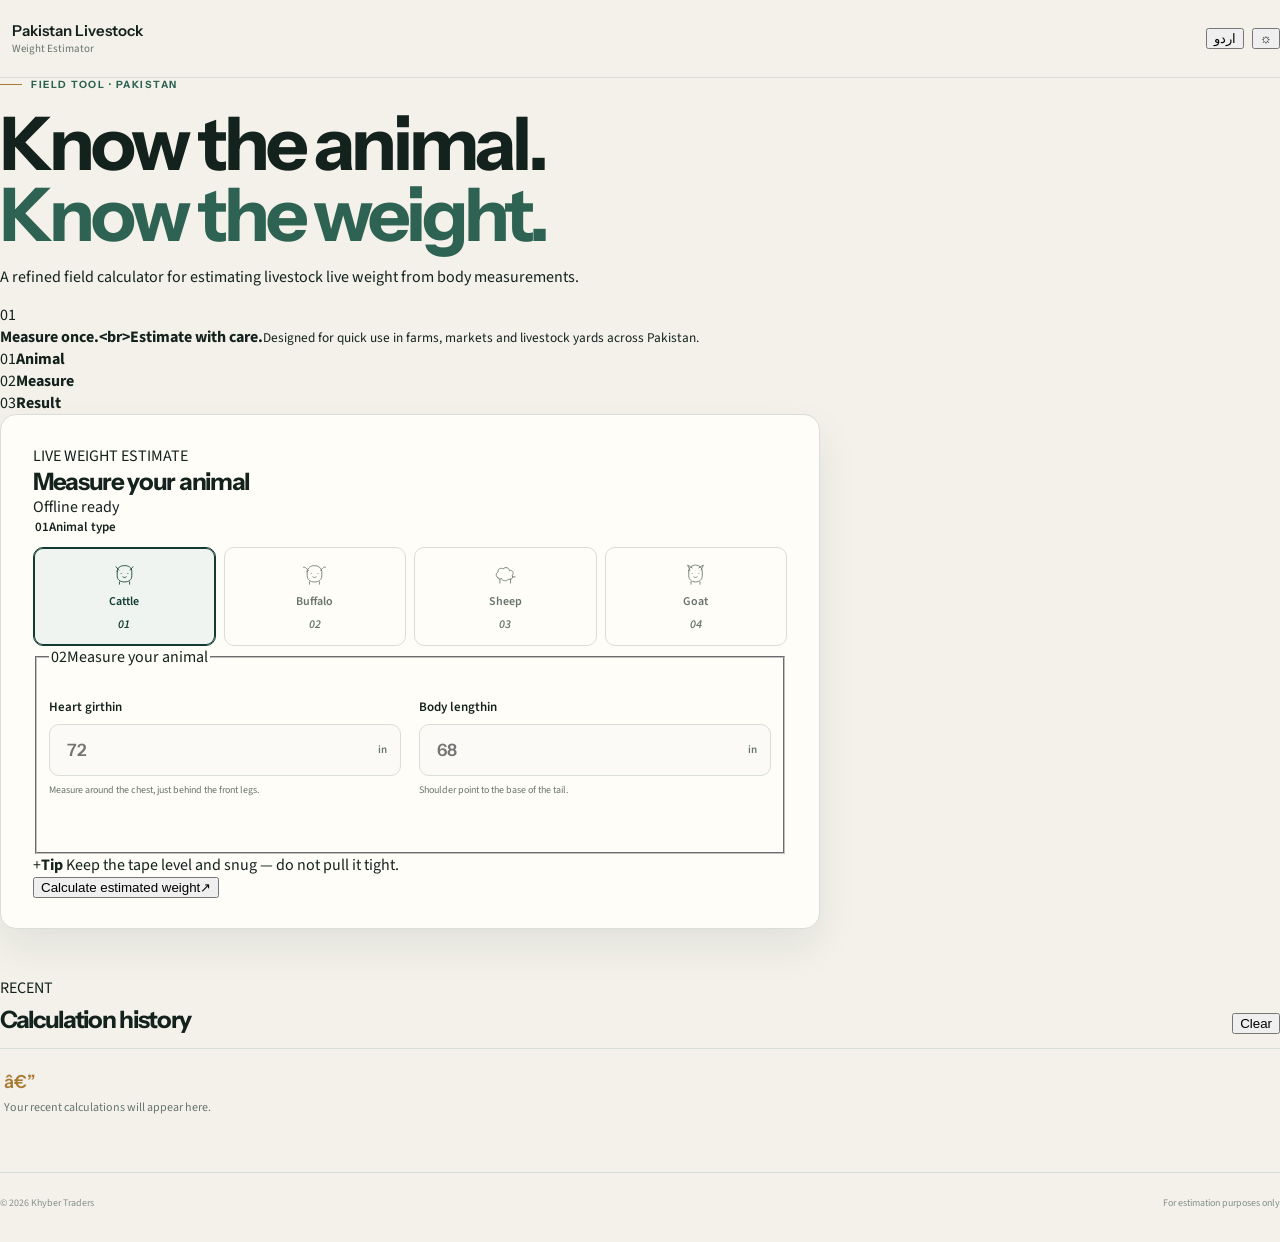
==== index.html @ 9c8f1881 "Rebuild calculator UX around a clearer field workflow" ====
<!doctype html>
<html lang="en" dir="ltr">
<head>
  <meta charset="utf-8">
  <meta name="viewport" content="width=device-width, initial-scale=1, viewport-fit=cover">
  <meta name="theme-color" content="#173f34">
  <meta name="description" content="Pakistan Livestock Weight Calculator — estimate live weight from body measurements.">
  <link rel="manifest" href="./manifest.webmanifest">
  <link rel="icon" href="./assets/icon.svg" type="image/svg+xml">
  <link rel="stylesheet" href="./css/app.css">
  <title>Pakistan Livestock Weight Calculator</title>
</head>
<body>
<a class="skip-link" href="#calculator" data-i18n="skip">Skip to calculator</a>
<div class="site-shell">
  <header class="topbar">
    <a class="brand" href="#top" data-i18n-aria-label="homeLabel">
      <span class="brand-symbol" aria-hidden="true"><svg viewBox="0 0 40 40"><path d="M7 24.5c0-5.8 4.6-10.5 10.4-10.5h7.8c4.3 0 7.8 3.5 7.8 7.8v4.7H10.7A3.7 3.7 0 0 1 7 24.5Z"/><path d="M13 14V9l4 3M27 14V9l-4 3M13 27v5M28 27v5M32.8 22.5H36M14 21.5h.1M26 21.5h.1M19 25c1.2 1 2.8 1 4 0"/></svg></span>
      <span class="brand-copy"><strong data-i18n="brand">Pakistan Livestock</strong><small data-i18n="brandSub">Weight Estimator</small></span>
    </a>
    <div class="top-actions">
      <button class="language-button" id="languageToggle" type="button" data-i18n-aria-label="languageLabel">اردو</button>
      <button class="theme-button" id="themeToggle" type="button" data-i18n-aria-label="themeLabel"><span aria-hidden="true">☼</span></button>
    </div>
  </header>

  <main id="top">
    <section class="intro" aria-labelledby="pageTitle">
      <div class="intro-main">
        <div class="eyebrow"><span></span><span data-i18n="eyebrow">FIELD CALCULATOR · PAKISTAN</span></div>
        <h1 id="pageTitle" data-i18n-html="headline">Know the animal.<br><em>Know the weight.</em></h1>
        <p data-i18n="intro">Estimate livestock live weight from two simple body measurements.</p>
      </div>
      <div class="intro-aside">
        <span class="aside-number">01</span>
        <div><b data-i18n="noteTitle">Measure once. Estimate with care.</b><small data-i18n="noteCopy">Made for farms, markets and livestock yards across Pakistan.</small></div>
      </div>
    </section>

    <section class="calculator-layout" id="calculator" aria-label="Weight calculator" data-i18n-aria-label="calculatorLabel">
      <div class="progress" aria-label="Calculator progress" data-i18n-aria-label="progressLabel">
        <div class="progress-item active"><span>01</span><b data-i18n="stepAnimal">Animal</b></div>
        <i></i>
        <div class="progress-item"><span>02</span><b data-i18n="stepMeasure">Measure</b></div>
        <i></i>
        <div class="progress-item"><span>03</span><b data-i18n="stepResult">Result</b></div>
      </div>

      <div class="calculator-card">
        <div class="calculator-head">
          <div><span class="eyebrow-small" data-i18n="estimate">LIVE WEIGHT ESTIMATE</span><h2 data-i18n="measureAnimal">Measure your animal</h2></div>
          <span class="offline-badge"><i></i><span data-i18n="offline">Offline ready</span></span>
        </div>

        <form id="calculatorForm" novalidate>
          <fieldset class="animal-fieldset">
            <legend><span class="field-number">01</span><span data-i18n="animalType">Animal type</span></legend>
            <div class="animal-grid" role="radiogroup" data-i18n-aria-label="animalType">
              <label class="animal-option selected"><input type="radio" name="animal" value="cattle" checked><span class="animal-icon" aria-hidden="true"><svg viewBox="0 0 48 48"><path d="M11 20c0-6 5-10 13-10s13 4 13 10v8c0 7-5 11-13 11s-13-4-13-11v-8Z"/><path d="M14 18 9 12M34 18l5-6M18 24h.1M30 24h.1M21 30c2 1.6 4 1.6 6 0M15 39v4M33 39v4"/></svg></span><span data-i18n="cattle">Cattle</span><em>01</em></label>
              <label class="animal-option"><input type="radio" name="animal" value="buffalo"><span class="animal-icon" aria-hidden="true"><svg viewBox="0 0 48 48"><path d="M13 19c-5-7-7-7-9-6M35 19c5-7 7-7 9-6M11 20c1-6 6-10 13-10s12 4 13 10v8c0 7-5 11-13 11s-13-4-13-11v-8Z"/><path d="M18 24h.1M30 24h.1M21 30c2 1.6 4 1.6 6 0M15 39v4M33 39v4"/></svg></span><span data-i18n="buffalo">Buffalo</span><em>02</em></label>
              <label class="animal-option"><input type="radio" name="animal" value="sheep"><span class="animal-icon" aria-hidden="true"><svg viewBox="0 0 48 48"><path d="M10 31c-4-2-3-8 1-10-2-5 5-8 9-5 3-5 11-2 11 3 5-2 9 4 5 8 3 5-3 9-7 7-3 5-11 3-12-1-4 2-8 0-7-2Z"/><path d="M14 34v7M33 34v7M36 30h5"/></svg></span><span data-i18n="sheep">Sheep</span><em>03</em></label>
              <label class="animal-option"><input type="radio" name="animal" value="goat"><span class="animal-icon" aria-hidden="true"><svg viewBox="0 0 48 48"><path d="M14 18 10 9l8 5M34 18l4-9-8 5M12 19c1-6 6-10 12-10s11 4 12 10v9c0 7-5 11-12 11s-12-4-12-11v-9Z"/><path d="M18 24h.1M30 24h.1M21 30c2 1.6 4 1.6 6 0M16 39v4M32 39v4"/></svg></span><span data-i18n="goat">Goat</span><em>04</em></label>
            </div>
          </fieldset>

          <fieldset class="measure-fieldset">
            <legend><span class="field-number">02</span><span data-i18n="measureAnimal">Take two measurements</span></legend>
            <div class="measure-grid">
              <div class="measure-field">
                <label for="girth"><span data-i18n="heartGirth">Heart girth</span><span class="unit-label">in</span></label>
                <div class="input-wrap"><input id="girth" name="girth" inputmode="decimal" type="number" min="20" max="120" step="0.1" required aria-describedby="girthHelp girthError" placeholder="72"><span>in</span></div>
                <small id="girthHelp" data-i18n="girthHelp">Around the chest, just behind the front legs.</small><small class="field-error" id="girthError"></small>
              </div>
              <div class="measure-field">
                <label for="length"><span data-i18n="bodyLength">Body length</span><span class="unit-label">in</span></label>
                <div class="input-wrap"><input id="length" name="length" inputmode="decimal" type="number" min="20" max="100" step="0.1" required aria-describedby="lengthHelp lengthError" placeholder="68"><span>in</span></div>
                <small id="lengthHelp" data-i18n="lengthHelp">From shoulder point to the base of the tail.</small><small class="field-error" id="lengthError"></small>
              </div>
            </div>
          </fieldset>

          <div class="measurement-tip"><span aria-hidden="true">+</span><span><b>Tip</b> Keep the tape level and snug — do not pull it tight.</span></div>
          <div class="notice" id="validation" role="alert" hidden></div>
          <button class="calculate-button" type="submit"><span data-i18n="calculate">Calculate estimated weight</span><span aria-hidden="true">↗</span></button>
        </form>
      </div>
    </section>

    <section class="result-section" id="resultSection" hidden aria-live="polite" tabindex="-1">
      <div class="result-card">
        <div class="result-header"><span class="eyebrow-small" data-i18n="resultKicker">ESTIMATED LIVE WEIGHT</span><button class="share-button" id="shareButton" type="button" data-i18n="share">Share result</button></div>
        <div class="weight-display"><span id="weightValue">—</span><small>kg</small></div>
        <div class="result-meta"><strong id="animalLabel">Cattle</strong><span>•</span><span id="measurementLabel">72 × 68 in</span></div>
        <div class="result-note" data-i18n="formulaNote">Provisional estimate — formula pending verification. Actual live weight can vary with breed, condition and measurement accuracy.</div>
        <div class="share-status" id="shareStatus" role="status" aria-live="polite"></div>
      </div>
    </section>

    <section class="history-section" id="historySection">
      <div class="section-heading"><div><span class="eyebrow-small" data-i18n="recent">RECENT</span><h2 data-i18n="history">Calculation history</h2></div><button class="clear-button" id="clearHistory" type="button" data-i18n="clear">Clear</button></div>
      <div id="historyList" class="history-list"></div>
    </section>
  </main>

  <footer><span>© 2026 Khyber Traders</span><span data-i18n="footerNote">For estimation purposes only</span></footer>
</div>
<script type="module" src="./js/app.js"></script>
</body>
</html>
---- css/app.css ----
@import url('https://fonts.googleapis.com/css2?family=Instrument+Sans:wght@400;500;600;700&family=Source+Sans+3:wght@400;500;600;700&display=swap');
.animal-icon{display:grid!important;place-items:center}.animal-icon svg{width:27px;height:27px;stroke:currentColor;fill:none;stroke-width:1.5;stroke-linecap:round;stroke-linejoin:round}
:root{--ink:#14221e;--muted:#68756f;--paper:#f3f1ea;--surface:#fffdf8;--line:#d9ded8;--green:#123b32;--green-2:#2e6252;--gold:#a87a34;--danger:#963f35;--shadow:0 18px 42px rgba(19,38,31,.075)}*{box-sizing:border-box}html{scroll-behavior:smooth}body{margin:0;background:var(--paper);color:var(--ink);font-family:'Source Sans 3',sans-serif;-webkit-font-smoothing:antialiased}.app-shell{max-width:1240px;margin:auto;padding:0 28px}.topbar{height:78px;display:flex;align-items:center;justify-content:space-between;border-bottom:1px solid var(--line)}.brand{display:flex;gap:12px;align-items:center;color:var(--ink);text-decoration:none}.brand-mark{width:40px;height:40px;border-radius:10px;background:var(--green);color:#f2dfb9;display:grid;place-items:center}.brand-mark svg{width:23px}.brand strong,.brand small{display:block}.brand strong{font:600 15px 'Instrument Sans'}.brand small{font-size:11px;color:var(--muted);margin-top:1px}.top-actions{display:flex;gap:8px}.icon-button,.text-button{border:1px solid var(--line);background:transparent;color:var(--ink);border-radius:8px;padding:9px 12px;font:600 12px 'Source Sans 3';cursor:pointer}.icon-button:hover,.text-button:hover{border-color:#aeb9b2;background:#eeece5}.icon-button:focus-visible,.text-button:focus-visible,.primary-button:focus-visible,.animal-option:focus-within,.input-wrap:focus-within{outline:3px solid var(--gold);outline-offset:3px}.hero{display:grid;grid-template-columns:minmax(0,760px) 300px;gap:54px;padding:50px 0 36px;align-items:end}.hero-copy{max-width:760px}.eyebrow,.section-kicker{font:700 10px 'Instrument Sans';letter-spacing:.15em;color:var(--green-2)}.eyebrow{display:flex;gap:9px;align-items:center}.eyebrow span:first-child{width:22px;height:1px;background:var(--gold)}h1,h2{font-family:'Instrument Sans',sans-serif;margin:0;letter-spacing:-.055em}h1{font-size:clamp(48px,6vw,74px);line-height:.96;margin-top:17px}h1 em{font-style:normal;color:var(--green-2)}.hero p{font-size:17px;line-height:1.55;color:var(--muted);max-width:590px;margin:20px 0 0}.hero-note{border-left:1px solid var(--gold);padding:3px 0 3px 20px}.hero-note-top{display:flex;justify-content:space-between;align-items:center;margin-bottom:20px}.hero-note-label{font:700 9px 'Instrument Sans';letter-spacing:.15em;color:var(--green-2)}.hero-note-index{font:600 10px 'Instrument Sans';color:#8b968f}.hero-note strong{font:600 21px/1.15 'Instrument Sans';letter-spacing:-.035em}.hero-note p{font-size:12px;line-height:1.5;color:var(--muted);margin:11px 0 18px}.hero-rule{height:1px;background:var(--line);margin-bottom:11px}.hero-meta{display:flex;gap:12px;flex-wrap:wrap;font-size:10px;color:#7b8680}.workspace{display:grid;grid-template-columns:135px minmax(0,820px);gap:28px;align-items:start}.step-rail{padding:21px 0}.step{display:flex;align-items:center;gap:10px;color:#89928e;font-size:12px;font-weight:600}.step b{width:34px;height:34px;border:1px solid var(--line);border-radius:50%;display:grid;place-items:center;font:700 10px 'Instrument Sans'}.step.active{color:var(--green)}.step.active b{background:var(--green);color:#fff;border-color:var(--green)}.rail-line{height:27px;width:1px;background:var(--line);margin-left:17px}.calculator-card{background:var(--surface);border:1px solid var(--line);border-radius:16px;padding:30px 32px;box-shadow:var(--shadow);max-width:820px}.card-head{display:flex;justify-content:space-between;align-items:flex-start;margin-bottom:24px}.card-head h2{font-size:28px;margin-top:7px}.status-dot{width:9px;height:9px;border-radius:50%;background:#4a8055;box-shadow:0 0 0 5px #eaf0e8}.animal-fieldset{border:0;padding:0;margin:0}.animal-fieldset legend{font-size:13px;font-weight:600;margin-bottom:11px}.animal-grid{display:grid;grid-template-columns:repeat(4,1fr);gap:8px}.animal-option{cursor:pointer;border:1px solid var(--line);border-radius:10px;padding:12px 9px;display:flex;flex-direction:column;align-items:center;gap:6px;color:var(--muted);font-size:12px;font-weight:600;min-height:82px;justify-content:center}.animal-option input{position:absolute;opacity:0}.animal-option.selected,.animal-option:has(input:checked){border-color:var(--green);background:#eff4f0;color:var(--green);box-shadow:inset 0 0 0 1px var(--green)}.animal-icon{height:27px;font:600 25px/1 'Instrument Sans'}.measure-grid{display:grid;grid-template-columns:1fr 1fr;gap:18px;margin:24px 0}.measure-field>label{display:block;font-size:13px;font-weight:600;margin-bottom:8px}.input-wrap{display:flex;align-items:center;border:1px solid var(--line);background:#fbfaf6;border-radius:10px;padding:0 13px}.input-wrap:focus-within{border-color:var(--green);box-shadow:0 0 0 4px rgba(18,59,50,.06)}.input-wrap.has-error{border-color:var(--danger)}input[type=number]{border:0;background:transparent;outline:0;width:100%;padding:15px 4px;font:600 17px 'Instrument Sans';color:var(--ink)}.input-wrap span{font-size:11px;color:var(--muted);font-weight:600}.measure-field small{display:block;color:#69756f;font-size:10px;line-height:1.4;margin-top:7px}.field-error{min-height:14px;color:var(--danger)!important;font-weight:600}.primary-button{width:100%;border:0;background:var(--green);color:#fff;border-radius:10px;padding:16px 17px;display:flex;justify-content:space-between;align-items:center;font:600 13px 'Instrument Sans';cursor:pointer}.primary-button:hover{background:#0d3028;transform:translateY(-1px)}.notice{background:#f8e9e5;color:var(--danger);padding:11px 13px;border-radius:8px;font-size:12px;margin-bottom:13px}.result-section{margin:26px 0 0 163px}.result-card{background:var(--green);color:#fff;border-radius:16px;padding:28px 32px;max-width:820px}.result-top{display:flex;justify-content:space-between;align-items:center}.result-top .section-kicker{color:#c9d8d1}.result-top .text-button{color:#fff;border-color:rgba(255,255,255,.4)}.weight-number{display:flex;align-items:baseline;gap:8px;margin:13px 0 4px}.weight-number span{font:700 clamp(58px,7vw,84px) 'Instrument Sans';letter-spacing:-.07em}.weight-number small{font:600 16px 'Instrument Sans';color:#d5e0da}.result-meta{font-size:12px;color:#d4e0da;display:flex;gap:9px}.result-note,.share-status{font-size:11px;color:#d2ded8;margin-top:18px;max-width:650px;line-height:1.5}.share-status{min-height:16px;color:#f2dfb9;margin-top:8px}.history-section{margin:48px 0 34px}.section-heading{display:flex;justify-content:space-between;align-items:end;margin-bottom:14px}.section-heading h2{font-size:24px;margin-top:6px}.history-list{border-top:1px solid var(--line)}.history-item{display:flex;align-items:center;justify-content:space-between;padding:15px 4px;border-bottom:1px solid var(--line)}.history-main strong{font:600 14px 'Instrument Sans'}.history-main small{display:block;color:var(--muted);font-size:10px;margin-top:3px}.history-weight{font:600 16px 'Instrument Sans'}.empty-state{padding:22px 4px;color:var(--muted);font-size:12px}.empty-state::before{content:'â€”';display:block;color:var(--gold);font:600 18px 'Instrument Sans';margin-bottom:6px}footer{border-top:1px solid var(--line);padding:23px 0 32px;display:flex;justify-content:space-between;color:#87908b;font-size:10px}.skip-link{position:absolute;left:-999px}.skip-link:focus{left:10px;top:10px;background:var(--surface);color:var(--ink);padding:8px;z-index:5}body.dark{--ink:#eff5f1;--muted:#b9c7c0;--paper:#101714;--surface:#18211d;--line:#405048;--green:#b8d6c8;--green-2:#b8d6c8;--gold:#e1ba71;--shadow:0 24px 60px rgba(0,0,0,.28)}body.dark .brand-mark{background:#e7eee9;color:#173b32}body.dark .input-wrap,body.dark .animal-option:hover{background:#202b26}body.dark .animal-option.selected{background:#233b32;color:#e5f6ed;border-color:#b8d6c8}body.dark .icon-button:hover,body.dark .text-button:hover{background:#26332d}body.dark .primary-button{background:#d6ebdf;color:#102a25}body.dark .primary-button:hover{background:#fff}body.dark .result-card{background:#21483c}body.dark .status-dot{box-shadow:0 0 0 5px #24352d}.rtl{font-family:'Source Sans 3',sans-serif}.rtl .hero-note{border-left:0;border-right:1px solid var(--gold);padding-left:0;padding-right:20px}.rtl .eyebrow,.rtl .result-meta{flex-direction:row-reverse}.rtl .primary-button{flex-direction:row-reverse}@media(prefers-reduced-motion:reduce){*,*:before,*:after{scroll-behavior:auto!important;transition:none!important;animation:none!important}}@media(max-width:900px){.hero{grid-template-columns:1fr;gap:26px;padding:44px 0 34px}.hero-note{max-width:520px}.workspace{grid-template-columns:120px minmax(0,820px);gap:20px}}@media(max-width:800px){.app-shell{padding:0 16px}.topbar{height:70px}.hero{display:block;padding:38px 0 30px}.hero-note{display:none}.hero p{font-size:15px}.workspace{display:block}.step-rail{display:flex;align-items:center;gap:8px;padding:0 0 15px}.rail-line{height:1px;width:28px;margin:0}.step{gap:7px}.step b{width:28px;height:28px}.step span{display:none}.calculator-card{padding:21px;border-radius:14px}.animal-grid{grid-template-columns:repeat(2,1fr)}.animal-option{min-height:78px}.measure-grid{grid-template-columns:1fr;gap:16px}.result-section{margin:19px 0 0}.result-card{padding:24px 21px}.history-section{margin-top:44px}footer{gap:15px;flex-direction:column}}@media(max-width:380px){.app-shell{padding:0 12px}.brand{gap:9px}.brand-mark{width:36px;height:36px}.brand strong{font-size:14px}.icon-button{padding:8px 10px}.hero h1{font-size:45px}.calculator-card{padding:18px}.animal-grid{gap:6px}.animal-option{padding:10px 6px}.primary-button{padding:15px}.history-item{padding:13px 2px}}
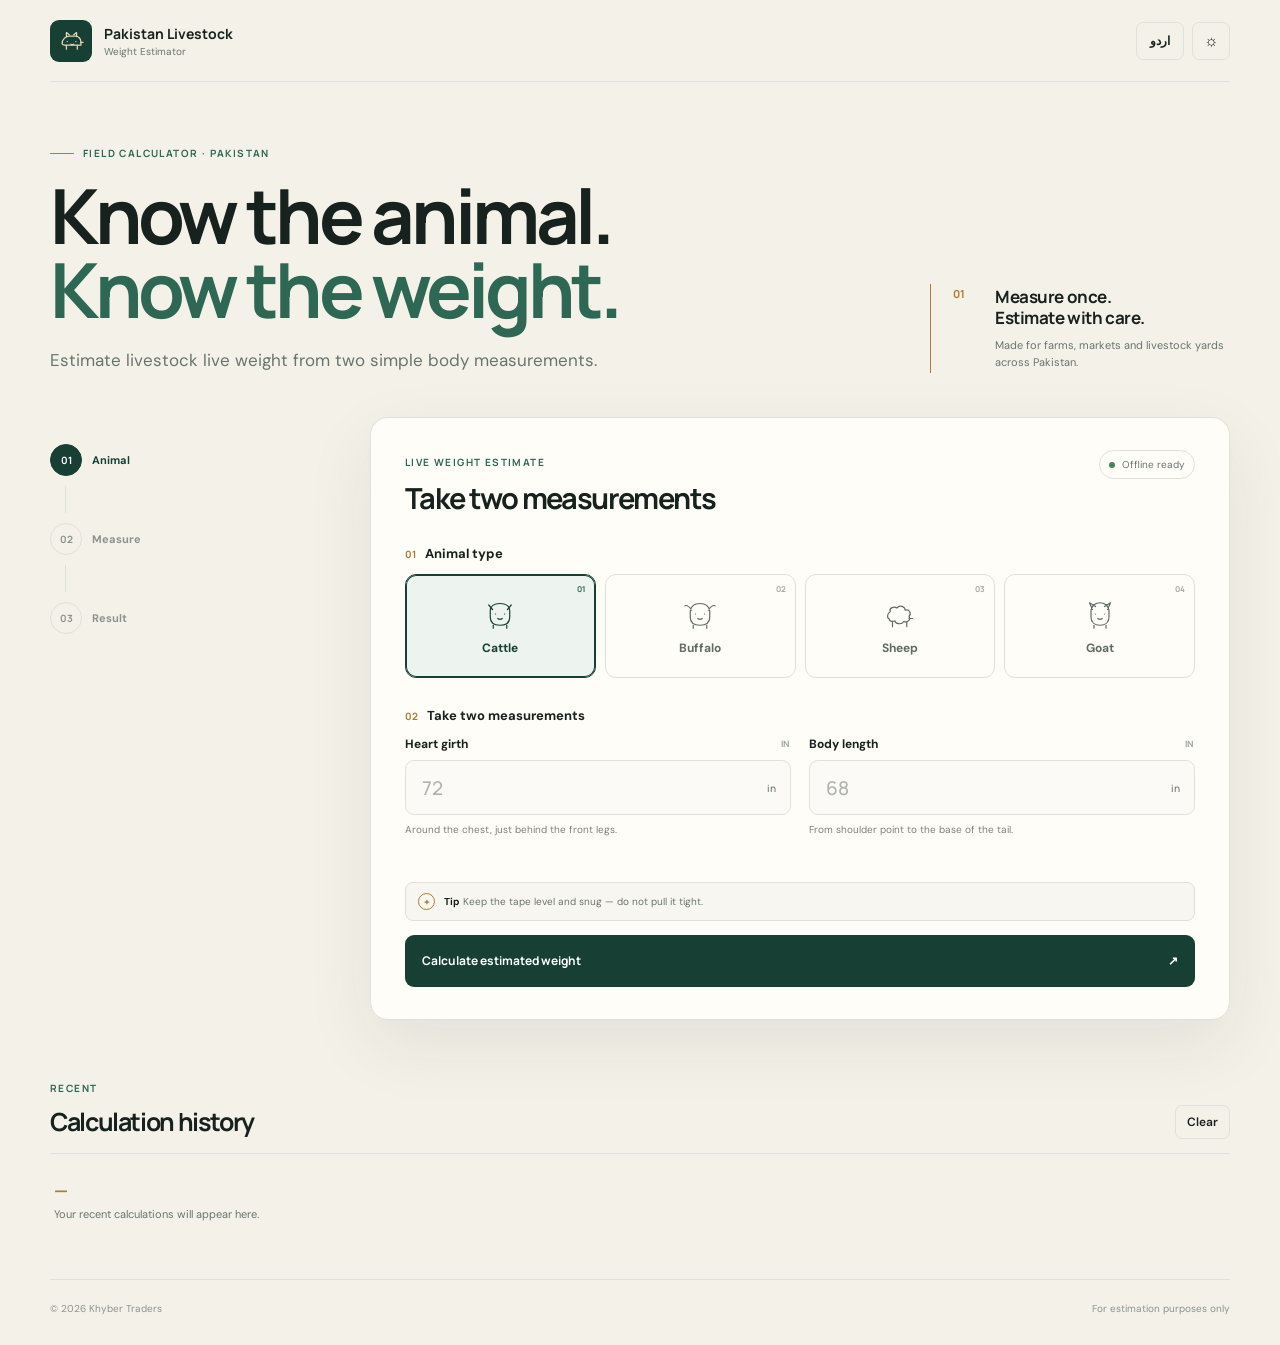
==== commit 5b6fe6b6: "Wire translated rich text and measurement tip" ====
--- a/index.html
+++ b/index.html
@@ -33,7 +33,7 @@
       </div>
       <div class="intro-aside">
         <span class="aside-number">01</span>
-        <div><b data-i18n="noteTitle">Measure once. Estimate with care.</b><small data-i18n="noteCopy">Made for farms, markets and livestock yards across Pakistan.</small></div>
+        <div><b data-i18n-html="noteTitle">Measure once.<br>Estimate with care.</b><small data-i18n="noteCopy">Made for farms, markets and livestock yards across Pakistan.</small></div>
       </div>
     </section>
 
@@ -48,7 +48,7 @@
 
       <div class="calculator-card">
         <div class="calculator-head">
-          <div><span class="eyebrow-small" data-i18n="estimate">LIVE WEIGHT ESTIMATE</span><h2 data-i18n="measureAnimal">Measure your animal</h2></div>
+          <div><span class="eyebrow-small" data-i18n="estimate">LIVE WEIGHT ESTIMATE</span><h2 data-i18n="measureAnimal">Take two measurements</h2></div>
           <span class="offline-badge"><i></i><span data-i18n="offline">Offline ready</span></span>
         </div>
 
@@ -79,7 +79,7 @@
             </div>
           </fieldset>
 
-          <div class="measurement-tip"><span aria-hidden="true">+</span><span><b>Tip</b> Keep the tape level and snug — do not pull it tight.</span></div>
+          <div class="measurement-tip"><span aria-hidden="true">+</span><span><b data-i18n="tipLabel">Tip</b> <span data-i18n="tip">Keep the tape level and snug — do not pull it tight.</span></span></div>
           <div class="notice" id="validation" role="alert" hidden></div>
           <button class="calculate-button" type="submit"><span data-i18n="calculate">Calculate estimated weight</span><span aria-hidden="true">↗</span></button>
         </form>
--- a/css/app.css
+++ b/css/app.css
@@ -1,4 +1,7 @@
-@import url('https://fonts.googleapis.com/css2?family=Instrument+Sans:wght@400;500;600;700&family=Source+Sans+3:wght@400;500;600;700&display=swap');
-.animal-icon{display:grid!important;place-items:center}.animal-icon svg{width:27px;height:27px;stroke:currentColor;fill:none;stroke-width:1.5;stroke-linecap:round;stroke-linejoin:round}
-:root{--ink:#14221e;--muted:#68756f;--paper:#f3f1ea;--surface:#fffdf8;--line:#d9ded8;--green:#123b32;--green-2:#2e6252;--gold:#a87a34;--danger:#963f35;--shadow:0 18px 42px rgba(19,38,31,.075)}*{box-sizing:border-box}html{scroll-behavior:smooth}body{margin:0;background:var(--paper);color:var(--ink);font-family:'Source Sans 3',sans-serif;-webkit-font-smoothing:antialiased}.app-shell{max-width:1240px;margin:auto;padding:0 28px}.topbar{height:78px;display:flex;align-items:center;justify-content:space-between;border-bottom:1px solid var(--line)}.brand{display:flex;gap:12px;align-items:center;color:var(--ink);text-decoration:none}.brand-mark{width:40px;height:40px;border-radius:10px;background:var(--green);color:#f2dfb9;display:grid;place-items:center}.brand-mark svg{width:23px}.brand strong,.brand small{display:block}.brand strong{font:600 15px 'Instrument Sans'}.brand small{font-size:11px;color:var(--muted);margin-top:1px}.top-actions{display:flex;gap:8px}.icon-button,.text-button{border:1px solid var(--line);background:transparent;color:var(--ink);border-radius:8px;padding:9px 12px;font:600 12px 'Source Sans 3';cursor:pointer}.icon-button:hover,.text-button:hover{border-color:#aeb9b2;background:#eeece5}.icon-button:focus-visible,.text-button:focus-visible,.primary-button:focus-visible,.animal-option:focus-within,.input-wrap:focus-within{outline:3px solid var(--gold);outline-offset:3px}.hero{display:grid;grid-template-columns:minmax(0,760px) 300px;gap:54px;padding:50px 0 36px;align-items:end}.hero-copy{max-width:760px}.eyebrow,.section-kicker{font:700 10px 'Instrument Sans';letter-spacing:.15em;color:var(--green-2)}.eyebrow{display:flex;gap:9px;align-items:center}.eyebrow span:first-child{width:22px;height:1px;background:var(--gold)}h1,h2{font-family:'Instrument Sans',sans-serif;margin:0;letter-spacing:-.055em}h1{font-size:clamp(48px,6vw,74px);line-height:.96;margin-top:17px}h1 em{font-style:normal;color:var(--green-2)}.hero p{font-size:17px;line-height:1.55;color:var(--muted);max-width:590px;margin:20px 0 0}.hero-note{border-left:1px solid var(--gold);padding:3px 0 3px 20px}.hero-note-top{display:flex;justify-content:space-between;align-items:center;margin-bottom:20px}.hero-note-label{font:700 9px 'Instrument Sans';letter-spacing:.15em;color:var(--green-2)}.hero-note-index{font:600 10px 'Instrument Sans';color:#8b968f}.hero-note strong{font:600 21px/1.15 'Instrument Sans';letter-spacing:-.035em}.hero-note p{font-size:12px;line-height:1.5;color:var(--muted);margin:11px 0 18px}.hero-rule{height:1px;background:var(--line);margin-bottom:11px}.hero-meta{display:flex;gap:12px;flex-wrap:wrap;font-size:10px;color:#7b8680}.workspace{display:grid;grid-template-columns:135px minmax(0,820px);gap:28px;align-items:start}.step-rail{padding:21px 0}.step{display:flex;align-items:center;gap:10px;color:#89928e;font-size:12px;font-weight:600}.step b{width:34px;height:34px;border:1px solid var(--line);border-radius:50%;display:grid;place-items:center;font:700 10px 'Instrument Sans'}.step.active{color:var(--green)}.step.active b{background:var(--green);color:#fff;border-color:var(--green)}.rail-line{height:27px;width:1px;background:var(--line);margin-left:17px}.calculator-card{background:var(--surface);border:1px solid var(--line);border-radius:16px;padding:30px 32px;box-shadow:var(--shadow);max-width:820px}.card-head{display:flex;justify-content:space-between;align-items:flex-start;margin-bottom:24px}.card-head h2{font-size:28px;margin-top:7px}.status-dot{width:9px;height:9px;border-radius:50%;background:#4a8055;box-shadow:0 0 0 5px #eaf0e8}.animal-fieldset{border:0;padding:0;margin:0}.animal-fieldset legend{font-size:13px;font-weight:600;margin-bottom:11px}.animal-grid{display:grid;grid-template-columns:repeat(4,1fr);gap:8px}.animal-option{cursor:pointer;border:1px solid var(--line);border-radius:10px;padding:12px 9px;display:flex;flex-direction:column;align-items:center;gap:6px;color:var(--muted);font-size:12px;font-weight:600;min-height:82px;justify-content:center}.animal-option input{position:absolute;opacity:0}.animal-option.selected,.animal-option:has(input:checked){border-color:var(--green);background:#eff4f0;color:var(--green);box-shadow:inset 0 0 0 1px var(--green)}.animal-icon{height:27px;font:600 25px/1 'Instrument Sans'}.measure-grid{display:grid;grid-template-columns:1fr 1fr;gap:18px;margin:24px 0}.measure-field>label{display:block;font-size:13px;font-weight:600;margin-bottom:8px}.input-wrap{display:flex;align-items:center;border:1px solid var(--line);background:#fbfaf6;border-radius:10px;padding:0 13px}.input-wrap:focus-within{border-color:var(--green);box-shadow:0 0 0 4px rgba(18,59,50,.06)}.input-wrap.has-error{border-color:var(--danger)}input[type=number]{border:0;background:transparent;outline:0;width:100%;padding:15px 4px;font:600 17px 'Instrument Sans';color:var(--ink)}.input-wrap span{font-size:11px;color:var(--muted);font-weight:600}.measure-field small{display:block;color:#69756f;font-size:10px;line-height:1.4;margin-top:7px}.field-error{min-height:14px;color:var(--danger)!important;font-weight:600}.primary-button{width:100%;border:0;background:var(--green);color:#fff;border-radius:10px;padding:16px 17px;display:flex;justify-content:space-between;align-items:center;font:600 13px 'Instrument Sans';cursor:pointer}.primary-button:hover{background:#0d3028;transform:translateY(-1px)}.notice{background:#f8e9e5;color:var(--danger);padding:11px 13px;border-radius:8px;font-size:12px;margin-bottom:13px}.result-section{margin:26px 0 0 163px}.result-card{background:var(--green);color:#fff;border-radius:16px;padding:28px 32px;max-width:820px}.result-top{display:flex;justify-content:space-between;align-items:center}.result-top .section-kicker{color:#c9d8d1}.result-top .text-button{color:#fff;border-color:rgba(255,255,255,.4)}.weight-number{display:flex;align-items:baseline;gap:8px;margin:13px 0 4px}.weight-number span{font:700 clamp(58px,7vw,84px) 'Instrument Sans';letter-spacing:-.07em}.weight-number small{font:600 16px 'Instrument Sans';color:#d5e0da}.result-meta{font-size:12px;color:#d4e0da;display:flex;gap:9px}.result-note,.share-status{font-size:11px;color:#d2ded8;margin-top:18px;max-width:650px;line-height:1.5}.share-status{min-height:16px;color:#f2dfb9;margin-top:8px}.history-section{margin:48px 0 34px}.section-heading{display:flex;justify-content:space-between;align-items:end;margin-bottom:14px}.section-heading h2{font-size:24px;margin-top:6px}.history-list{border-top:1px solid var(--line)}.history-item{display:flex;align-items:center;justify-content:space-between;padding:15px 4px;border-bottom:1px solid var(--line)}.history-main strong{font:600 14px 'Instrument Sans'}.history-main small{display:block;color:var(--muted);font-size:10px;margin-top:3px}.history-weight{font:600 16px 'Instrument Sans'}.empty-state{padding:22px 4px;color:var(--muted);font-size:12px}.empty-state::before{content:'â€”';display:block;color:var(--gold);font:600 18px 'Instrument Sans';margin-bottom:6px}footer{border-top:1px solid var(--line);padding:23px 0 32px;display:flex;justify-content:space-between;color:#87908b;font-size:10px}.skip-link{position:absolute;left:-999px}.skip-link:focus{left:10px;top:10px;background:var(--surface);color:var(--ink);padding:8px;z-index:5}body.dark{--ink:#eff5f1;--muted:#b9c7c0;--paper:#101714;--surface:#18211d;--line:#405048;--green:#b8d6c8;--green-2:#b8d6c8;--gold:#e1ba71;--shadow:0 24px 60px rgba(0,0,0,.28)}body.dark .brand-mark{background:#e7eee9;color:#173b32}body.dark .input-wrap,body.dark .animal-option:hover{background:#202b26}body.dark .animal-option.selected{background:#233b32;color:#e5f6ed;border-color:#b8d6c8}body.dark .icon-button:hover,body.dark .text-button:hover{background:#26332d}body.dark .primary-button{background:#d6ebdf;color:#102a25}body.dark .primary-button:hover{background:#fff}body.dark .result-card{background:#21483c}body.dark .status-dot{box-shadow:0 0 0 5px #24352d}.rtl{font-family:'Source Sans 3',sans-serif}.rtl .hero-note{border-left:0;border-right:1px solid var(--gold);padding-left:0;padding-right:20px}.rtl .eyebrow,.rtl .result-meta{flex-direction:row-reverse}.rtl .primary-button{flex-direction:row-reverse}@media(prefers-reduced-motion:reduce){*,*:before,*:after{scroll-behavior:auto!important;transition:none!important;animation:none!important}}@media(max-width:900px){.hero{grid-template-columns:1fr;gap:26px;padding:44px 0 34px}.hero-note{max-width:520px}.workspace{grid-template-columns:120px minmax(0,820px);gap:20px}}@media(max-width:800px){.app-shell{padding:0 16px}.topbar{height:70px}.hero{display:block;padding:38px 0 30px}.hero-note{display:none}.hero p{font-size:15px}.workspace{display:block}.step-rail{display:flex;align-items:center;gap:8px;padding:0 0 15px}.rail-line{height:1px;width:28px;margin:0}.step{gap:7px}.step b{width:28px;height:28px}.step span{display:none}.calculator-card{padding:21px;border-radius:14px}.animal-grid{grid-template-columns:repeat(2,1fr)}.animal-option{min-height:78px}.measure-grid{grid-template-columns:1fr;gap:16px}.result-section{margin:19px 0 0}.result-card{padding:24px 21px}.history-section{margin-top:44px}footer{gap:15px;flex-direction:column}}@media(max-width:380px){.app-shell{padding:0 12px}.brand{gap:9px}.brand-mark{width:36px;height:36px}.brand strong{font-size:14px}.icon-button{padding:8px 10px}.hero h1{font-size:45px}.calculator-card{padding:18px}.animal-grid{gap:6px}.animal-option{padding:10px 6px}.primary-button{padding:15px}.history-item{padding:13px 2px}}
-
+@import url('https://fonts.googleapis.com/css2?family=DM+Sans:wght@400;500;600;700&family=Manrope:wght@500;600;700;800&family=Noto+Nastaliq+Urdu:wght@400;500;600&display=swap');
+:root{--ink:#17221e;--muted:#68756e;--paper:#f4f1e9;--surface:#fffdf8;--surface-2:#f8f6f0;--line:#dfe2dc;--green:#173f34;--green-2:#2e6855;--gold:#ad7c35;--gold-soft:#eee2cc;--danger:#9b4238;--shadow:0 24px 70px rgba(20,39,31,.08)}
+*{box-sizing:border-box}html{scroll-behavior:smooth}body{margin:0;background:var(--paper);color:var(--ink);font-family:'DM Sans',system-ui,sans-serif;-webkit-font-smoothing:antialiased}.site-shell{width:min(1180px,calc(100% - 40px));margin:auto}.topbar{height:82px;border-bottom:1px solid var(--line);display:flex;align-items:center;justify-content:space-between}.brand{display:flex;align-items:center;gap:12px;color:var(--ink);text-decoration:none}.brand-symbol{width:42px;height:42px;background:var(--green);color:#e9d8b7;border-radius:9px;display:grid;place-items:center}.brand-symbol svg{width:29px;height:29px;fill:none;stroke:currentColor;stroke-width:1.7;stroke-linecap:round;stroke-linejoin:round}.brand-copy strong,.brand-copy small{display:block}.brand-copy strong{font:700 14px Manrope}.brand-copy small{font-size:10px;color:var(--muted);margin-top:2px}.top-actions{display:flex;gap:8px}.language-button,.theme-button,.clear-button,.share-button{border:1px solid var(--line);background:transparent;color:var(--ink);cursor:pointer;font:600 12px DM Sans;border-radius:7px}.language-button{padding:9px 13px}.theme-button{width:38px;height:38px;font-size:16px}.language-button:hover,.theme-button:hover,.clear-button:hover{background:var(--surface-2);border-color:#b9c0ba}.intro{display:grid;grid-template-columns:minmax(0,1fr) 300px;gap:72px;padding:64px 0 44px;align-items:end}.eyebrow,.eyebrow-small{font:700 10px Manrope;letter-spacing:.14em;color:var(--green-2)}.eyebrow{display:flex;align-items:center;gap:9px}.eyebrow>span:first-child{width:24px;height:1px;background:var(--gold)}h1,h2{font-family:Manrope;margin:0;letter-spacing:-.055em}h1{font-size:clamp(48px,6.3vw,76px);line-height:.98;margin-top:18px;max-width:820px}h1 em{font-style:normal;color:var(--green-2)}.intro-main>p{font-size:17px;line-height:1.55;color:var(--muted);max-width:580px;margin:20px 0 0}.intro-aside{border-left:1px solid var(--gold);padding:2px 0 2px 22px;display:grid;grid-template-columns:30px 1fr;gap:12px;align-items:start}.aside-number{font:700 11px Manrope;color:var(--gold)}.intro-aside b{display:block;font:700 17px/1.25 Manrope;letter-spacing:-.025em}.intro-aside small{display:block;color:var(--muted);font-size:11px;line-height:1.55;margin-top:9px}.calculator-layout{display:grid;grid-template-columns:1fr minmax(0,860px);gap:36px;align-items:start}.progress{padding-top:27px;display:flex;flex-direction:column;gap:10px}.progress-item{display:flex;align-items:center;gap:10px;color:#8a948e}.progress-item span{width:32px;height:32px;border:1px solid var(--line);border-radius:50%;display:grid;place-items:center;font:700 10px Manrope}.progress-item b{font-size:11px}.progress-item.active{color:var(--green)}.progress-item.active span{background:var(--green);border-color:var(--green);color:white}.progress i{height:27px;width:1px;background:var(--line);margin-left:15px}.calculator-card{background:var(--surface);border:1px solid var(--line);border-radius:18px;padding:32px 34px;box-shadow:var(--shadow)}.calculator-head{display:flex;align-items:flex-start;justify-content:space-between;margin-bottom:27px}.calculator-head h2{font-size:29px;margin-top:7px}.offline-badge{display:flex;align-items:center;gap:7px;font-size:10px;color:var(--muted);padding:7px 9px;border:1px solid var(--line);border-radius:99px}.offline-badge i{width:6px;height:6px;background:#4e815b;border-radius:50%}.animal-fieldset,.measure-fieldset{border:0;padding:0;margin:0}.animal-fieldset legend,.measure-fieldset legend{padding:0;display:flex;align-items:center;gap:9px;font-size:13px;font-weight:700;margin-bottom:12px}.field-number{color:var(--gold);font:700 10px Manrope}.animal-grid{display:grid;grid-template-columns:repeat(4,1fr);gap:9px}.animal-option{position:relative;min-height:104px;border:1px solid var(--line);border-radius:11px;background:var(--surface);display:flex;flex-direction:column;justify-content:center;align-items:center;gap:8px;color:#5f6c65;font-size:12px;font-weight:700;cursor:pointer;transition:border-color .15s,background .15s,transform .15s}.animal-option:hover{border-color:#9aa69e;transform:translateY(-1px)}.animal-option input{position:absolute;opacity:0;pointer-events:none}.animal-option.selected,.animal-option:has(input:checked){background:#edf3ef;border-color:var(--green);box-shadow:inset 0 0 0 1px var(--green);color:var(--green)}.animal-option em{position:absolute;right:9px;top:8px;font:700 8px Manrope;color:#a0aaa4;font-style:normal}.animal-option.selected em{color:var(--green-2)}.animal-icon{height:36px;display:grid;place-items:center}.animal-icon svg{width:36px;height:36px;fill:none;stroke:currentColor;stroke-width:1.6;stroke-linecap:round;stroke-linejoin:round}.measure-fieldset{margin-top:29px}.measure-grid{display:grid;grid-template-columns:1fr 1fr;gap:18px}.measure-field label{display:flex;align-items:center;justify-content:space-between;font-size:12px;font-weight:700;margin-bottom:8px}.unit-label{color:#9aa39e;font-size:9px;font-weight:600;text-transform:uppercase;letter-spacing:.08em}.input-wrap{height:55px;display:flex;align-items:center;border:1px solid var(--line);background:#fbfaf6;border-radius:9px;padding:0 14px;transition:border-color .15s,box-shadow .15s}.input-wrap:focus-within{border-color:var(--green);box-shadow:0 0 0 4px rgba(23,63,52,.07)}.input-wrap.has-error{border-color:var(--danger)}input[type=number]{width:100%;height:100%;border:0;outline:0;background:transparent;color:var(--ink);font:700 19px Manrope}input[type=number]::placeholder{color:#aeb5b0;font-weight:500}.input-wrap>span{font:600 10px Manrope;color:#7b8780}.measure-field>small{display:block;font-size:10px;color:#78837d;line-height:1.45;margin-top:8px}.field-error{min-height:14px;color:var(--danger)!important;font-weight:700}.measurement-tip{display:flex;gap:9px;align-items:center;background:var(--surface-2);border:1px solid var(--line);padding:10px 12px;margin:22px 0 14px;border-radius:8px;color:#69756e;font-size:10px}.measurement-tip>span:first-child{width:17px;height:17px;border:1px solid var(--gold);border-radius:50%;display:grid;place-items:center;color:var(--gold);font-weight:700}.measurement-tip b{color:var(--ink)}.notice{background:#f8e9e5;color:var(--danger);padding:11px 13px;border-radius:8px;font-size:11px;margin-bottom:13px}.calculate-button{width:100%;height:52px;border:0;border-radius:9px;background:var(--green);color:#fff;display:flex;align-items:center;justify-content:space-between;padding:0 17px;font:700 12px Manrope;cursor:pointer;transition:background .15s,transform .15s}.calculate-button:hover{background:#0e3229;transform:translateY(-1px)}.calculate-button:active{transform:translateY(0)}button:focus-visible,.animal-option:focus-within,.input-wrap:focus-within{outline:3px solid rgba(173,124,53,.6);outline-offset:3px}.result-section{margin:25px 0 0 calc((100% - 860px)/2 + 36px)}.result-card{max-width:860px;background:var(--green);color:white;border-radius:18px;padding:30px 34px;box-shadow:0 22px 55px rgba(23,63,52,.15)}.result-header{display:flex;align-items:center;justify-content:space-between}.result-header .eyebrow-small{color:#cbdcd4}.share-button{padding:8px 11px;color:white;border-color:rgba(255,255,255,.32)}.share-button:hover{background:rgba(255,255,255,.08);border-color:rgba(255,255,255,.55)}.weight-display{display:flex;align-items:baseline;gap:8px;margin:10px 0 2px}.weight-display span{font:800 clamp(60px,8vw,88px) Manrope;letter-spacing:-.08em}.weight-display small{font:700 15px Manrope;color:#cbdcd4}.result-meta{display:flex;align-items:center;gap:9px;color:#d3e0db;font-size:11px}.result-meta strong{color:white}.result-note{max-width:680px;color:#c4d4cd;font-size:10px;line-height:1.55;margin-top:18px}.share-status{min-height:15px;color:#f1d9aa;font-size:10px;margin-top:7px}.history-section{margin:56px 0 34px}.section-heading{display:flex;align-items:end;justify-content:space-between;margin-bottom:14px}.section-heading h2{font-size:25px;margin-top:7px}.clear-button{padding:8px 11px}.history-list{border-top:1px solid var(--line)}.history-item{display:flex;justify-content:space-between;align-items:center;padding:16px 4px;border-bottom:1px solid var(--line)}.history-main strong{font:700 13px Manrope}.history-main small{display:block;font-size:10px;color:var(--muted);margin-top:4px}.history-weight{font:700 15px Manrope}.empty-state{padding:24px 4px;color:var(--muted);font-size:11px}.empty-state:before{content:'—';display:block;color:var(--gold);font:700 18px Manrope;margin-bottom:5px}footer{border-top:1px solid var(--line);padding:22px 0 30px;display:flex;justify-content:space-between;color:#8b948f;font-size:10px}.skip-link{position:absolute;left:-9999px;top:8px}.skip-link:focus{left:8px;z-index:20;background:var(--surface);color:var(--ink);padding:9px;border-radius:6px}body.dark{--ink:#eef4f0;--muted:#b7c5be;--paper:#101713;--surface:#18211d;--surface-2:#202a25;--line:#3b4b43;--green:#b9d7ca;--green-2:#b9d7ca;--gold:#e3bc74;--danger:#eaa29a;--shadow:0 28px 70px rgba(0,0,0,.3)}body.dark .brand-symbol{background:#e8f0eb;color:#173f34}body.dark .input-wrap{background:#1e2823}body.dark .animal-option{background:var(--surface)}body.dark .animal-option.selected{background:#233c33;color:#e5f5ed;border-color:#b9d7ca}body.dark .calculate-button{background:#d7ebe1;color:#102a24}body.dark .calculate-button:hover{background:#fff}body.dark .result-card{background:#214b3f}body.dark .measurement-tip{background:#1d2823}.rtl{font-family:'Noto Nastaliq Urdu','DM Sans',sans-serif}.rtl h1,.rtl h2,.rtl .brand-copy strong,.rtl .calculator-head h2,.rtl .animal-option,.rtl .calculate-button,.rtl .weight-display,.rtl .history-weight{font-family:'Noto Nastaliq Urdu','DM Sans',sans-serif}.rtl .intro-aside{border-left:0;border-right:1px solid var(--gold);padding-left:0;padding-right:22px}.rtl .eyebrow{flex-direction:row-reverse}.rtl .calculate-button{flex-direction:row-reverse}.rtl .intro-aside{direction:rtl}.rtl .result-meta{flex-direction:row-reverse}.rtl .progress{direction:rtl}
+@media(max-width:980px){.intro{grid-template-columns:1fr 260px;gap:40px}.calculator-layout{grid-template-columns:100px minmax(0,1fr);gap:22px}.result-section{margin-left:122px}.site-shell{width:min(100% - 32px,1180px)}}
+@media(max-width:760px){.site-shell{width:calc(100% - 28px)}.topbar{height:70px}.intro{display:block;padding:42px 0 28px}.intro-main>p{font-size:15px}.intro-aside{display:none}h1{font-size:clamp(43px,13vw,61px)}.calculator-layout{display:block}.progress{padding:0 0 14px;display:flex;flex-direction:row;align-items:center;gap:8px}.progress-item{gap:6px}.progress-item span{width:27px;height:27px}.progress-item b{display:none}.progress i{width:25px;height:1px;margin:0}.calculator-card{padding:22px 19px;border-radius:14px}.calculator-head{margin-bottom:22px}.calculator-head h2{font-size:24px}.offline-badge{font-size:9px;padding:6px 8px}.animal-grid{grid-template-columns:repeat(2,1fr);gap:7px}.animal-option{min-height:91px}.measure-grid{grid-template-columns:1fr;gap:15px}.measure-fieldset{margin-top:25px}.measurement-tip{margin-top:18px}.result-section{margin:18px 0 0}.result-card{padding:24px 20px;border-radius:14px}.history-section{margin-top:45px}.history-item{padding:14px 2px}footer{flex-direction:column;gap:9px}.language-button{padding:8px 11px}}
+@media(max-width:390px){.site-shell{width:calc(100% - 22px)}.brand-symbol{width:38px;height:38px}.brand-copy strong{font-size:13px}.theme-button{width:36px;height:36px}.calculator-card{padding:19px 15px}.calculator-head h2{font-size:22px}.offline-badge{display:none}.animal-option{min-height:86px}.animal-icon svg{width:32px;height:32px}.calculate-button{height:50px}.weight-display span{font-size:62px}}
+@media(prefers-reduced-motion:reduce){*,*:before,*:after{scroll-behavior:auto!important;transition:none!important;animation:none!important}}
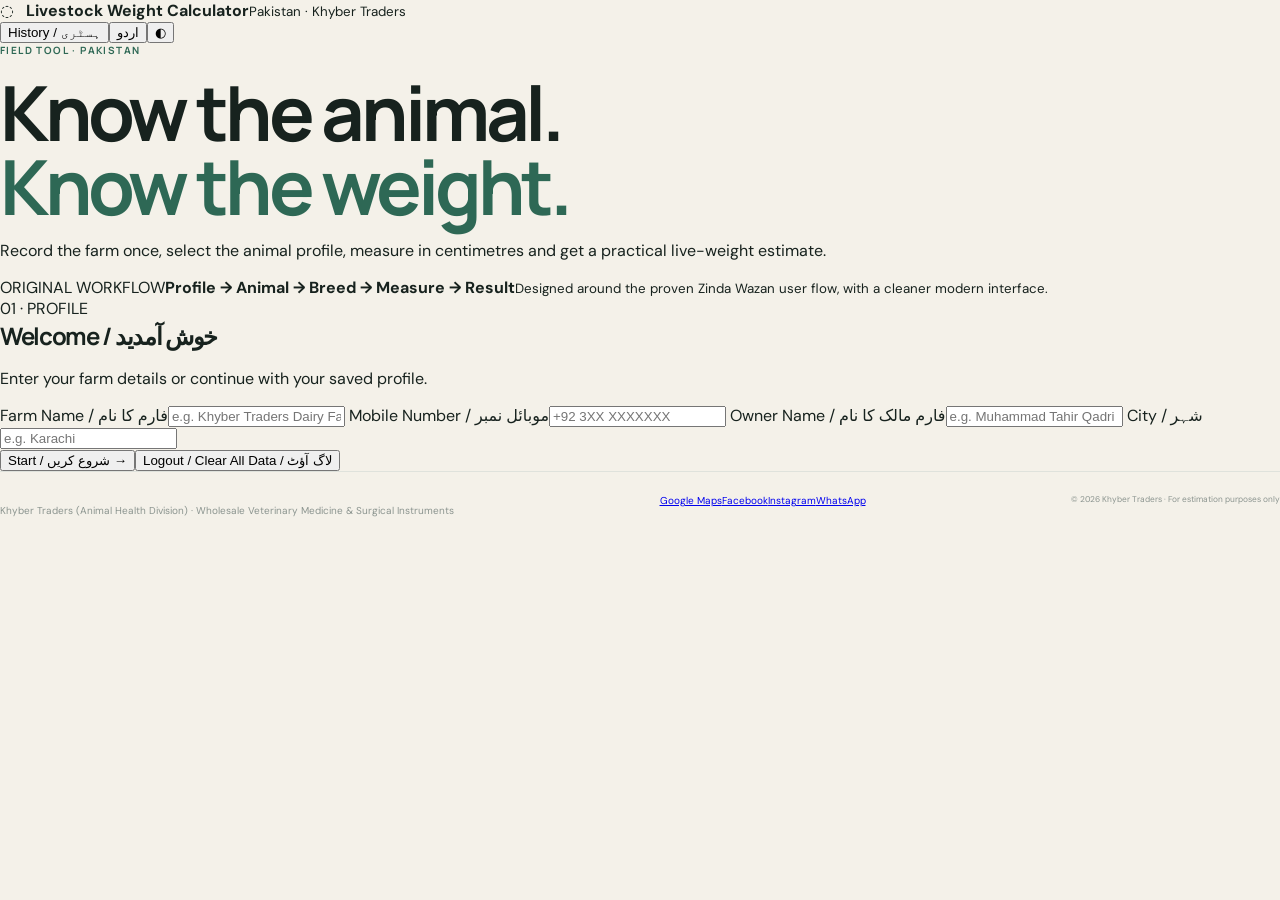
==== commit a2ae9667: "Rebuild UX around original Zinda Wazan workflow" ====
--- a/index.html
+++ b/index.html
@@ -1,108 +1,80 @@
 <!doctype html>
 <html lang="en" dir="ltr">
 <head>
-  <meta charset="utf-8">
-  <meta name="viewport" content="width=device-width, initial-scale=1, viewport-fit=cover">
-  <meta name="theme-color" content="#173f34">
-  <meta name="description" content="Pakistan Livestock Weight Calculator — estimate live weight from body measurements.">
-  <link rel="manifest" href="./manifest.webmanifest">
-  <link rel="icon" href="./assets/icon.svg" type="image/svg+xml">
-  <link rel="stylesheet" href="./css/app.css">
-  <title>Pakistan Livestock Weight Calculator</title>
+<meta charset="utf-8">
+<meta name="viewport" content="width=device-width,initial-scale=1,viewport-fit=cover">
+<meta name="theme-color" content="#087a5a">
+<meta name="description" content="Pakistan Livestock Weight Calculator by Khyber Traders — farm profile, breed-aware measurements and shareable live-weight results.">
+<link rel="manifest" href="./manifest.webmanifest">
+<link rel="icon" href="./assets/icon.svg" type="image/svg+xml">
+<link rel="stylesheet" href="./css/app.css">
+<title>Pakistan Livestock Weight Calculator</title>
 </head>
 <body>
-<a class="skip-link" href="#calculator" data-i18n="skip">Skip to calculator</a>
-<div class="site-shell">
-  <header class="topbar">
-    <a class="brand" href="#top" data-i18n-aria-label="homeLabel">
-      <span class="brand-symbol" aria-hidden="true"><svg viewBox="0 0 40 40"><path d="M7 24.5c0-5.8 4.6-10.5 10.4-10.5h7.8c4.3 0 7.8 3.5 7.8 7.8v4.7H10.7A3.7 3.7 0 0 1 7 24.5Z"/><path d="M13 14V9l4 3M27 14V9l-4 3M13 27v5M28 27v5M32.8 22.5H36M14 21.5h.1M26 21.5h.1M19 25c1.2 1 2.8 1 4 0"/></svg></span>
-      <span class="brand-copy"><strong data-i18n="brand">Pakistan Livestock</strong><small data-i18n="brandSub">Weight Estimator</small></span>
-    </a>
-    <div class="top-actions">
-      <button class="language-button" id="languageToggle" type="button" data-i18n-aria-label="languageLabel">اردو</button>
-      <button class="theme-button" id="themeToggle" type="button" data-i18n-aria-label="themeLabel"><span aria-hidden="true">☼</span></button>
+<div class="app">
+<header class="app-header">
+  <div class="brand"><span class="brand-mark" aria-hidden="true">◌</span><div><strong>Livestock Weight Calculator</strong><small>Pakistan · Khyber Traders</small></div></div>
+  <div class="header-actions"><button id="historyBtn" class="ghost-btn" type="button">History / <span>ہسٹری</span></button><button id="langBtn" class="icon-btn" type="button" aria-label="Switch language">اردو</button><button id="themeBtn" class="icon-btn" type="button" aria-label="Toggle dark mode">◐</button></div>
+</header>
+
+<main>
+<section class="hero">
+  <div><span class="eyebrow">FIELD TOOL · PAKISTAN</span><h1>Know the animal.<br><em>Know the weight.</em></h1><p>Record the farm once, select the animal profile, measure in centimetres and get a practical live-weight estimate.</p></div>
+  <div class="hero-card"><span>ORIGINAL WORKFLOW</span><strong>Profile → Animal → Breed → Measure → Result</strong><small>Designed around the proven Zinda Wazan user flow, with a cleaner modern interface.</small></div>
+</section>
+
+<section id="step1" class="screen active" aria-labelledby="welcomeTitle">
+  <div class="screen-head"><div><span class="step-label">01 · PROFILE</span><h2 id="welcomeTitle">Welcome <span>/ خوش آمدید</span></h2><p>Enter your farm details or continue with your saved profile.</p></div></div>
+  <form id="profileForm" class="form-grid" novalidate>
+    <label>Farm Name <span>/ فارم کا نام</span><input id="farmName" required autocomplete="organization" placeholder="e.g. Khyber Traders Dairy Farm"></label>
+    <label>Mobile Number <span>/ موبائل نمبر</span><input id="mobile" required inputmode="tel" autocomplete="tel" placeholder="+92 3XX XXXXXXX"></label>
+    <label>Owner Name <span>/ فارم مالک کا نام</span><input id="owner" required autocomplete="name" placeholder="e.g. Muhammad Tahir Qadri"></label>
+    <label>City <span>/ شہر</span><input id="city" required autocomplete="address-level2" placeholder="e.g. Karachi"></label>
+    <div class="form-actions"><button class="primary-btn" type="submit">Start / شروع کریں <span>→</span></button><button id="clearProfile" class="danger-btn" type="button">Logout / Clear All Data <span>/ لاگ آؤٹ</span></button></div>
+  </form>
+</section>
+
+<section id="step2" class="screen" aria-labelledby="animalTitle" hidden>
+  <div class="screen-head center"><span class="step-label">02 · ANIMAL</span><h2 id="animalTitle">Animal Selection <span>/ جانور کا انتخاب</span></h2><p>Select the animal type.</p></div>
+  <div id="animalGrid" class="choice-grid four"></div>
+  <div class="screen-nav"><button id="backProfile" class="link-btn" type="button">← Back to Profile / واپس جائیں</button></div>
+</section>
+
+<section id="breedStep" class="screen" aria-labelledby="breedTitle" hidden>
+  <div class="screen-head center"><span class="step-label">02 · BREED PROFILE</span><h2 id="breedTitle">Select Breed Profile <span>/ نسل کا انتخاب</span></h2><p id="breedIntro">Choose the closest available profile for better estimation.</p></div>
+  <div id="breedGrid" class="breed-grid"></div>
+  <div class="screen-nav"><button id="backAnimal" class="link-btn" type="button">← Change Animal Type / جانور کی قسم بدلیں</button></div>
+</section>
+
+<section id="step3" class="screen" aria-labelledby="measureTitle" hidden>
+  <div class="screen-head"><span class="step-label">03 · MEASUREMENTS</span><h2 id="measureTitle">Measurements <span>/ ناپ</span></h2><p>Enter the animal's tag ID and measurements.</p></div>
+  <div class="context-strip" id="contextStrip"></div>
+  <form id="measureForm" novalidate>
+    <div class="form-grid single">
+      <label>Animal Tag ID <span>/ جانور کا ٹیگ ID</span><input id="tagId" placeholder="e.g. A123 / No Tag" autocomplete="off"></label>
+      <label>Heart Girth (G) in CM <span>/ سینٹی میٹر میں دل کی گھیرائی</span><input id="girth" required inputmode="decimal" type="number" min="40" max="300" step="0.1" placeholder="e.g. 180"><small>Measure around the chest, just behind the front legs.</small><small class="urdu-help">دل کے پیچھے سینے کے گرد ٹیپ سیدھی رکھ کر ناپ لیں۔</small></label>
+      <label>Body Length (L) in CM <span>/ جسم کی لمبائی</span><input id="length" required inputmode="decimal" type="number" min="30" max="300" step="0.1" placeholder="e.g. 160"><small>Measure from the shoulder point to the base of the tail.</small><small class="urdu-help">کندھے کے نقطے سے دم کی جڑ تک سیدھی لمبائی ناپیں۔</small></label>
     </div>
-  </header>
+    <div id="measureError" class="form-error" role="alert" hidden></div>
+    <div class="tip"><strong>TIP / اہم بات</strong><span>Keep the tape level and snug. Do not pull it tight.</span></div>
+    <button class="primary-btn full" type="submit">Calculate Weight / وزن نکالیں <span>→</span></button>
+  </form>
+  <div class="screen-nav"><button id="backBreed" class="link-btn" type="button">← Back to Breed Selection / نسل کے انتخاب کی طرف واپس</button></div>
+</section>
 
-  <main id="top">
-    <section class="intro" aria-labelledby="pageTitle">
-      <div class="intro-main">
-        <div class="eyebrow"><span></span><span data-i18n="eyebrow">FIELD CALCULATOR · PAKISTAN</span></div>
-        <h1 id="pageTitle" data-i18n-html="headline">Know the animal.<br><em>Know the weight.</em></h1>
-        <p data-i18n="intro">Estimate livestock live weight from two simple body measurements.</p>
-      </div>
-      <div class="intro-aside">
-        <span class="aside-number">01</span>
-        <div><b data-i18n-html="noteTitle">Measure once.<br>Estimate with care.</b><small data-i18n="noteCopy">Made for farms, markets and livestock yards across Pakistan.</small></div>
-      </div>
-    </section>
+<section id="step4" class="screen result-screen" aria-labelledby="resultTitle" hidden>
+  <div class="screen-head center"><span class="step-label">04 · RESULT</span><h2 id="resultTitle">Calculation Result <span>/ وزن کا حساب</span></h2><p>Results calculated using the G² × L ÷ D profile formula.</p></div>
+  <div id="resultCard" class="result-card"></div>
+  <div class="result-actions"><button id="imageBtn" class="action blue" type="button">▧ Export Image / تصویر</button><button id="pdfBtn" class="action red" type="button">▣ Export PDF</button><button id="whatsappBtn" class="action green" type="button">● Share via WhatsApp / واٹس ایپ</button><button id="csvBtn" class="action slate" type="button">▤ Export CSV / ایکسل</button><button id="newCalc" class="action gold" type="button">Start New Calculation / نئی شروعات کریں</button></div>
+  <div class="screen-nav"><button id="backMeasure" class="link-btn" type="button">← Back to Measurements / ناپ کی طرف واپس جائیں</button></div>
+</section>
 
-    <section class="calculator-layout" id="calculator" aria-label="Weight calculator" data-i18n-aria-label="calculatorLabel">
-      <div class="progress" aria-label="Calculator progress" data-i18n-aria-label="progressLabel">
-        <div class="progress-item active"><span>01</span><b data-i18n="stepAnimal">Animal</b></div>
-        <i></i>
-        <div class="progress-item"><span>02</span><b data-i18n="stepMeasure">Measure</b></div>
-        <i></i>
-        <div class="progress-item"><span>03</span><b data-i18n="stepResult">Result</b></div>
-      </div>
-
-      <div class="calculator-card">
-        <div class="calculator-head">
-          <div><span class="eyebrow-small" data-i18n="estimate">LIVE WEIGHT ESTIMATE</span><h2 data-i18n="measureAnimal">Take two measurements</h2></div>
-          <span class="offline-badge"><i></i><span data-i18n="offline">Offline ready</span></span>
-        </div>
-
-        <form id="calculatorForm" novalidate>
-          <fieldset class="animal-fieldset">
-            <legend><span class="field-number">01</span><span data-i18n="animalType">Animal type</span></legend>
-            <div class="animal-grid" role="radiogroup" data-i18n-aria-label="animalType">
-              <label class="animal-option selected"><input type="radio" name="animal" value="cattle" checked><span class="animal-icon" aria-hidden="true"><svg viewBox="0 0 48 48"><path d="M11 20c0-6 5-10 13-10s13 4 13 10v8c0 7-5 11-13 11s-13-4-13-11v-8Z"/><path d="M14 18 9 12M34 18l5-6M18 24h.1M30 24h.1M21 30c2 1.6 4 1.6 6 0M15 39v4M33 39v4"/></svg></span><span data-i18n="cattle">Cattle</span><em>01</em></label>
-              <label class="animal-option"><input type="radio" name="animal" value="buffalo"><span class="animal-icon" aria-hidden="true"><svg viewBox="0 0 48 48"><path d="M13 19c-5-7-7-7-9-6M35 19c5-7 7-7 9-6M11 20c1-6 6-10 13-10s12 4 13 10v8c0 7-5 11-13 11s-13-4-13-11v-8Z"/><path d="M18 24h.1M30 24h.1M21 30c2 1.6 4 1.6 6 0M15 39v4M33 39v4"/></svg></span><span data-i18n="buffalo">Buffalo</span><em>02</em></label>
-              <label class="animal-option"><input type="radio" name="animal" value="sheep"><span class="animal-icon" aria-hidden="true"><svg viewBox="0 0 48 48"><path d="M10 31c-4-2-3-8 1-10-2-5 5-8 9-5 3-5 11-2 11 3 5-2 9 4 5 8 3 5-3 9-7 7-3 5-11 3-12-1-4 2-8 0-7-2Z"/><path d="M14 34v7M33 34v7M36 30h5"/></svg></span><span data-i18n="sheep">Sheep</span><em>03</em></label>
-              <label class="animal-option"><input type="radio" name="animal" value="goat"><span class="animal-icon" aria-hidden="true"><svg viewBox="0 0 48 48"><path d="M14 18 10 9l8 5M34 18l4-9-8 5M12 19c1-6 6-10 12-10s11 4 12 10v9c0 7-5 11-12 11s-12-4-12-11v-9Z"/><path d="M18 24h.1M30 24h.1M21 30c2 1.6 4 1.6 6 0M16 39v4M32 39v4"/></svg></span><span data-i18n="goat">Goat</span><em>04</em></label>
-            </div>
-          </fieldset>
-
-          <fieldset class="measure-fieldset">
-            <legend><span class="field-number">02</span><span data-i18n="measureAnimal">Take two measurements</span></legend>
-            <div class="measure-grid">
-              <div class="measure-field">
-                <label for="girth"><span data-i18n="heartGirth">Heart girth</span><span class="unit-label">in</span></label>
-                <div class="input-wrap"><input id="girth" name="girth" inputmode="decimal" type="number" min="20" max="120" step="0.1" required aria-describedby="girthHelp girthError" placeholder="72"><span>in</span></div>
-                <small id="girthHelp" data-i18n="girthHelp">Around the chest, just behind the front legs.</small><small class="field-error" id="girthError"></small>
-              </div>
-              <div class="measure-field">
-                <label for="length"><span data-i18n="bodyLength">Body length</span><span class="unit-label">in</span></label>
-                <div class="input-wrap"><input id="length" name="length" inputmode="decimal" type="number" min="20" max="100" step="0.1" required aria-describedby="lengthHelp lengthError" placeholder="68"><span>in</span></div>
-                <small id="lengthHelp" data-i18n="lengthHelp">From shoulder point to the base of the tail.</small><small class="field-error" id="lengthError"></small>
-              </div>
-            </div>
-          </fieldset>
-
-          <div class="measurement-tip"><span aria-hidden="true">+</span><span><b data-i18n="tipLabel">Tip</b> <span data-i18n="tip">Keep the tape level and snug — do not pull it tight.</span></span></div>
-          <div class="notice" id="validation" role="alert" hidden></div>
-          <button class="calculate-button" type="submit"><span data-i18n="calculate">Calculate estimated weight</span><span aria-hidden="true">↗</span></button>
-        </form>
-      </div>
-    </section>
-
-    <section class="result-section" id="resultSection" hidden aria-live="polite" tabindex="-1">
-      <div class="result-card">
-        <div class="result-header"><span class="eyebrow-small" data-i18n="resultKicker">ESTIMATED LIVE WEIGHT</span><button class="share-button" id="shareButton" type="button" data-i18n="share">Share result</button></div>
-        <div class="weight-display"><span id="weightValue">—</span><small>kg</small></div>
-        <div class="result-meta"><strong id="animalLabel">Cattle</strong><span>•</span><span id="measurementLabel">72 × 68 in</span></div>
-        <div class="result-note" data-i18n="formulaNote">Provisional estimate — formula pending verification. Actual live weight can vary with breed, condition and measurement accuracy.</div>
-        <div class="share-status" id="shareStatus" role="status" aria-live="polite"></div>
-      </div>
-    </section>
-
-    <section class="history-section" id="historySection">
-      <div class="section-heading"><div><span class="eyebrow-small" data-i18n="recent">RECENT</span><h2 data-i18n="history">Calculation history</h2></div><button class="clear-button" id="clearHistory" type="button" data-i18n="clear">Clear</button></div>
-      <div id="historyList" class="history-list"></div>
-    </section>
-  </main>
-
-  <footer><span>© 2026 Khyber Traders</span><span data-i18n="footerNote">For estimation purposes only</span></footer>
+<section id="historyPanel" class="history-panel" hidden>
+  <div class="section-title"><span class="step-label">RECENT</span><h2>Calculation History <span>/ ہسٹری</span></h2><button id="clearHistory" class="ghost-btn" type="button">Clear</button></div>
+  <div id="historyList"></div>
+</section>
+</main>
+<footer><p>Khyber Traders (Animal Health Division) · Wholesale Veterinary Medicine & Surgical Instruments</p><nav><a href="#">Google Maps</a><a href="#">Facebook</a><a href="#">Instagram</a><a href="#">WhatsApp</a></nav><small>© 2026 Khyber Traders · For estimation purposes only</small></footer>
 </div>
 <script type="module" src="./js/app.js"></script>
 </body>
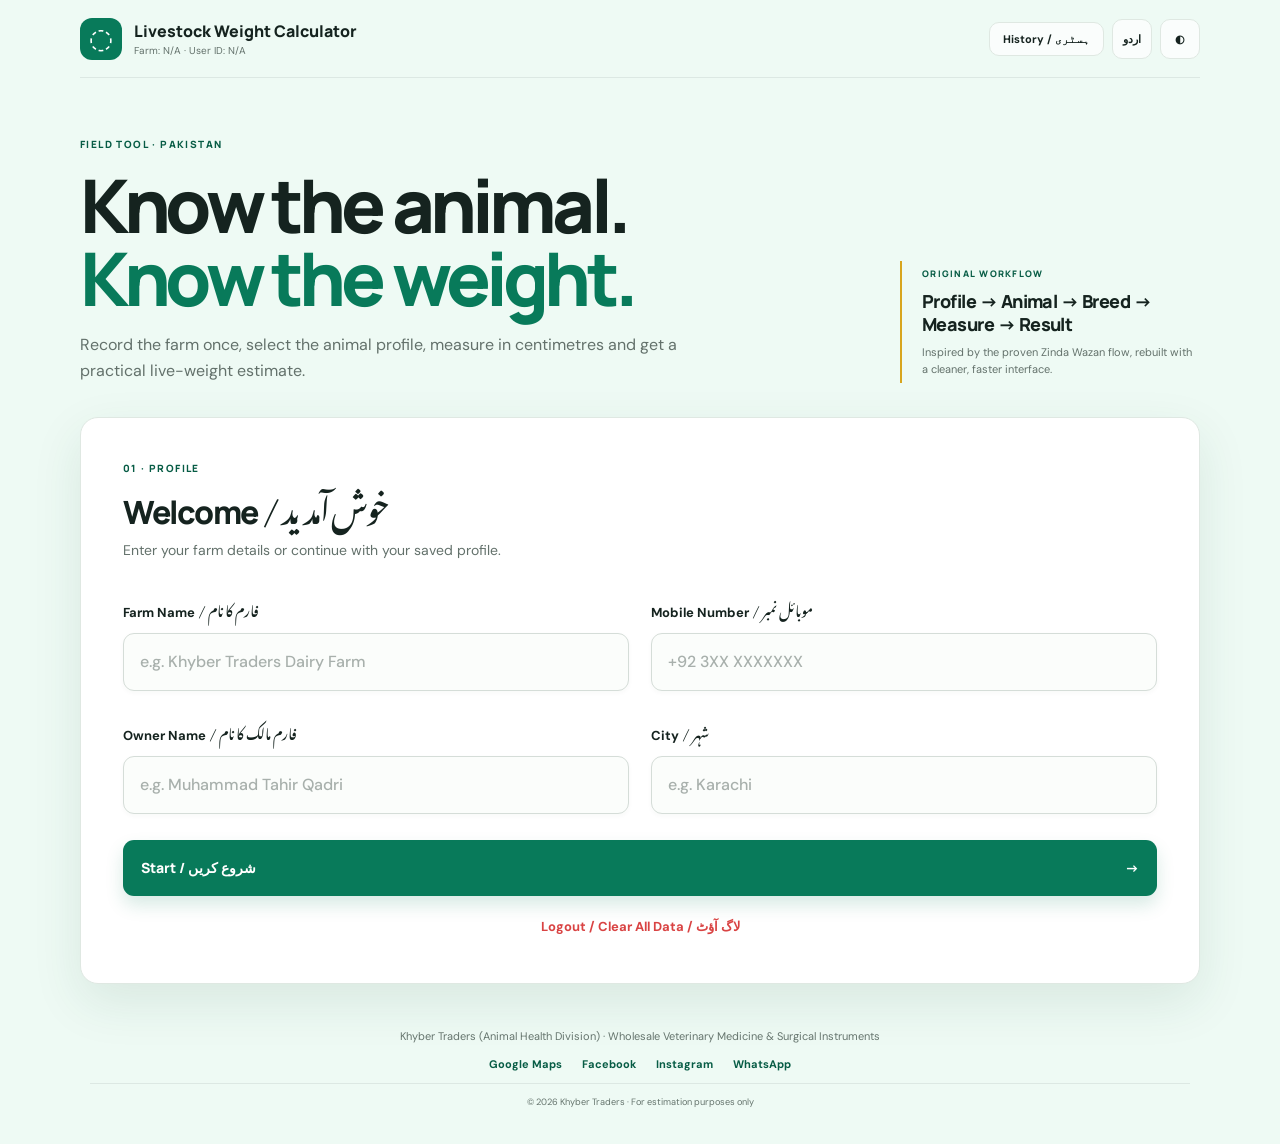
==== commit 0cabf091: "Add persistent farm context to app header" ====
--- a/index.html
+++ b/index.html
@@ -13,66 +13,17 @@
 <body>
 <div class="app">
 <header class="app-header">
-  <div class="brand"><span class="brand-mark" aria-hidden="true">◌</span><div><strong>Livestock Weight Calculator</strong><small>Pakistan · Khyber Traders</small></div></div>
+  <div class="brand"><span class="brand-mark" aria-hidden="true">◌</span><div><strong>Livestock Weight Calculator</strong><small id="headerMeta">Farm: N/A · User ID: N/A</small></div></div>
   <div class="header-actions"><button id="historyBtn" class="ghost-btn" type="button">History / <span>ہسٹری</span></button><button id="langBtn" class="icon-btn" type="button" aria-label="Switch language">اردو</button><button id="themeBtn" class="icon-btn" type="button" aria-label="Toggle dark mode">◐</button></div>
 </header>
-
 <main>
-<section class="hero">
-  <div><span class="eyebrow">FIELD TOOL · PAKISTAN</span><h1>Know the animal.<br><em>Know the weight.</em></h1><p>Record the farm once, select the animal profile, measure in centimetres and get a practical live-weight estimate.</p></div>
-  <div class="hero-card"><span>ORIGINAL WORKFLOW</span><strong>Profile → Animal → Breed → Measure → Result</strong><small>Designed around the proven Zinda Wazan user flow, with a cleaner modern interface.</small></div>
-</section>
-
-<section id="step1" class="screen active" aria-labelledby="welcomeTitle">
-  <div class="screen-head"><div><span class="step-label">01 · PROFILE</span><h2 id="welcomeTitle">Welcome <span>/ خوش آمدید</span></h2><p>Enter your farm details or continue with your saved profile.</p></div></div>
-  <form id="profileForm" class="form-grid" novalidate>
-    <label>Farm Name <span>/ فارم کا نام</span><input id="farmName" required autocomplete="organization" placeholder="e.g. Khyber Traders Dairy Farm"></label>
-    <label>Mobile Number <span>/ موبائل نمبر</span><input id="mobile" required inputmode="tel" autocomplete="tel" placeholder="+92 3XX XXXXXXX"></label>
-    <label>Owner Name <span>/ فارم مالک کا نام</span><input id="owner" required autocomplete="name" placeholder="e.g. Muhammad Tahir Qadri"></label>
-    <label>City <span>/ شہر</span><input id="city" required autocomplete="address-level2" placeholder="e.g. Karachi"></label>
-    <div class="form-actions"><button class="primary-btn" type="submit">Start / شروع کریں <span>→</span></button><button id="clearProfile" class="danger-btn" type="button">Logout / Clear All Data <span>/ لاگ آؤٹ</span></button></div>
-  </form>
-</section>
-
-<section id="step2" class="screen" aria-labelledby="animalTitle" hidden>
-  <div class="screen-head center"><span class="step-label">02 · ANIMAL</span><h2 id="animalTitle">Animal Selection <span>/ جانور کا انتخاب</span></h2><p>Select the animal type.</p></div>
-  <div id="animalGrid" class="choice-grid four"></div>
-  <div class="screen-nav"><button id="backProfile" class="link-btn" type="button">← Back to Profile / واپس جائیں</button></div>
-</section>
-
-<section id="breedStep" class="screen" aria-labelledby="breedTitle" hidden>
-  <div class="screen-head center"><span class="step-label">02 · BREED PROFILE</span><h2 id="breedTitle">Select Breed Profile <span>/ نسل کا انتخاب</span></h2><p id="breedIntro">Choose the closest available profile for better estimation.</p></div>
-  <div id="breedGrid" class="breed-grid"></div>
-  <div class="screen-nav"><button id="backAnimal" class="link-btn" type="button">← Change Animal Type / جانور کی قسم بدلیں</button></div>
-</section>
-
-<section id="step3" class="screen" aria-labelledby="measureTitle" hidden>
-  <div class="screen-head"><span class="step-label">03 · MEASUREMENTS</span><h2 id="measureTitle">Measurements <span>/ ناپ</span></h2><p>Enter the animal's tag ID and measurements.</p></div>
-  <div class="context-strip" id="contextStrip"></div>
-  <form id="measureForm" novalidate>
-    <div class="form-grid single">
-      <label>Animal Tag ID <span>/ جانور کا ٹیگ ID</span><input id="tagId" placeholder="e.g. A123 / No Tag" autocomplete="off"></label>
-      <label>Heart Girth (G) in CM <span>/ سینٹی میٹر میں دل کی گھیرائی</span><input id="girth" required inputmode="decimal" type="number" min="40" max="300" step="0.1" placeholder="e.g. 180"><small>Measure around the chest, just behind the front legs.</small><small class="urdu-help">دل کے پیچھے سینے کے گرد ٹیپ سیدھی رکھ کر ناپ لیں۔</small></label>
-      <label>Body Length (L) in CM <span>/ جسم کی لمبائی</span><input id="length" required inputmode="decimal" type="number" min="30" max="300" step="0.1" placeholder="e.g. 160"><small>Measure from the shoulder point to the base of the tail.</small><small class="urdu-help">کندھے کے نقطے سے دم کی جڑ تک سیدھی لمبائی ناپیں۔</small></label>
-    </div>
-    <div id="measureError" class="form-error" role="alert" hidden></div>
-    <div class="tip"><strong>TIP / اہم بات</strong><span>Keep the tape level and snug. Do not pull it tight.</span></div>
-    <button class="primary-btn full" type="submit">Calculate Weight / وزن نکالیں <span>→</span></button>
-  </form>
-  <div class="screen-nav"><button id="backBreed" class="link-btn" type="button">← Back to Breed Selection / نسل کے انتخاب کی طرف واپس</button></div>
-</section>
-
-<section id="step4" class="screen result-screen" aria-labelledby="resultTitle" hidden>
-  <div class="screen-head center"><span class="step-label">04 · RESULT</span><h2 id="resultTitle">Calculation Result <span>/ وزن کا حساب</span></h2><p>Results calculated using the G² × L ÷ D profile formula.</p></div>
-  <div id="resultCard" class="result-card"></div>
-  <div class="result-actions"><button id="imageBtn" class="action blue" type="button">▧ Export Image / تصویر</button><button id="pdfBtn" class="action red" type="button">▣ Export PDF</button><button id="whatsappBtn" class="action green" type="button">● Share via WhatsApp / واٹس ایپ</button><button id="csvBtn" class="action slate" type="button">▤ Export CSV / ایکسل</button><button id="newCalc" class="action gold" type="button">Start New Calculation / نئی شروعات کریں</button></div>
-  <div class="screen-nav"><button id="backMeasure" class="link-btn" type="button">← Back to Measurements / ناپ کی طرف واپس جائیں</button></div>
-</section>
-
-<section id="historyPanel" class="history-panel" hidden>
-  <div class="section-title"><span class="step-label">RECENT</span><h2>Calculation History <span>/ ہسٹری</span></h2><button id="clearHistory" class="ghost-btn" type="button">Clear</button></div>
-  <div id="historyList"></div>
-</section>
+<section class="hero"><div><span class="eyebrow">FIELD TOOL · PAKISTAN</span><h1>Know the animal.<br><em>Know the weight.</em></h1><p>Record the farm once, select the animal profile, measure in centimetres and get a practical live-weight estimate.</p></div><div class="hero-card"><span>ORIGINAL WORKFLOW</span><strong>Profile → Animal → Breed → Measure → Result</strong><small>Inspired by the proven Zinda Wazan flow, rebuilt with a cleaner, faster interface.</small></div></section>
+<section id="step1" class="screen active" aria-labelledby="welcomeTitle"><div class="screen-head"><div><span class="step-label">01 · PROFILE</span><h2 id="welcomeTitle">Welcome <span>/ خوش آمدید</span></h2><p>Enter your farm details or continue with your saved profile.</p></div></div><form id="profileForm" class="form-grid" novalidate><label>Farm Name <span>/ فارم کا نام</span><input id="farmName" required autocomplete="organization" placeholder="e.g. Khyber Traders Dairy Farm"></label><label>Mobile Number <span>/ موبائل نمبر</span><input id="mobile" required inputmode="tel" autocomplete="tel" placeholder="+92 3XX XXXXXXX"></label><label>Owner Name <span>/ فارم مالک کا نام</span><input id="owner" required autocomplete="name" placeholder="e.g. Muhammad Tahir Qadri"></label><label>City <span>/ شہر</span><input id="city" required autocomplete="address-level2" placeholder="e.g. Karachi"></label><div class="form-actions"><button class="primary-btn" type="submit">Start / شروع کریں <span>→</span></button><button id="clearProfile" class="danger-btn" type="button">Logout / Clear All Data <span>/ لاگ آؤٹ</span></button></div></form></section>
+<section id="step2" class="screen" aria-labelledby="animalTitle" hidden><div class="screen-head center"><span class="step-label">02 · ANIMAL</span><h2 id="animalTitle">Animal Selection <span>/ جانور کا انتخاب</span></h2><p>Select the animal type.</p></div><div id="animalGrid" class="choice-grid four"></div><div class="screen-nav"><button id="backProfile" class="link-btn" type="button">← Back to Profile / واپس جائیں</button></div></section>
+<section id="breedStep" class="screen" aria-labelledby="breedTitle" hidden><div class="screen-head center"><span class="step-label">02 · BREED PROFILE</span><h2 id="breedTitle">Select Breed Profile <span>/ نسل کا انتخاب</span></h2><p id="breedIntro">Choose the closest available profile for better estimation.</p></div><div id="breedGrid" class="breed-grid"></div><div class="screen-nav"><button id="backAnimal" class="link-btn" type="button">← Change Animal Type / جانور کی قسم بدلیں</button></div></section>
+<section id="step3" class="screen" aria-labelledby="measureTitle" hidden><div class="screen-head"><span class="step-label">03 · MEASUREMENTS</span><h2 id="measureTitle">Measurements <span>/ ناپ</span></h2><p>Enter the animal's tag ID and measurements.</p></div><div class="context-strip" id="contextStrip"></div><form id="measureForm" novalidate><div class="form-grid single"><label>Animal Tag ID <span>/ جانور کا ٹیگ ID</span><input id="tagId" placeholder="e.g. A123 / No Tag" autocomplete="off"></label><label>Heart Girth (G) in CM <span>/ سینٹی میٹر میں دل کی گھیرائی</span><input id="girth" required inputmode="decimal" type="number" min="40" max="300" step="0.1" placeholder="e.g. 180"><small>Measure around the chest, just behind the front legs.</small><small class="urdu-help">دل کے پیچھے سینے کے گرد ٹیپ سیدھی رکھ کر ناپ لیں۔</small></label><label>Body Length (L) in CM <span>/ جسم کی لمبائی</span><input id="length" required inputmode="decimal" type="number" min="30" max="300" step="0.1" placeholder="e.g. 160"><small>Measure from the shoulder point to the base of the tail.</small><small class="urdu-help">کندھے کے نقطے سے دم کی جڑ تک سیدھی لمبائی ناپیں۔</small></label></div><div id="measureError" class="form-error" role="alert" hidden></div><div class="tip"><strong>TIP / اہم بات</strong><span>Keep the tape level and snug. Do not pull it tight.</span></div><button class="primary-btn full" type="submit">Calculate Weight / وزن نکالیں <span>→</span></button></form><div class="screen-nav"><button id="backBreed" class="link-btn" type="button">← Back to Breed Selection / نسل کے انتخاب کی طرف واپس</button></div></section>
+<section id="step4" class="screen result-screen" aria-labelledby="resultTitle" hidden><div class="screen-head center"><span class="step-label">04 · RESULT</span><h2 id="resultTitle">Calculation Result <span>/ وزن کا حساب</span></h2><p>Results calculated using the G² × L ÷ D profile formula.</p></div><div id="resultCard" class="result-card"></div><div class="result-actions"><button id="imageBtn" class="action blue" type="button">▧ Export Image / تصویر</button><button id="pdfBtn" class="action red" type="button">▣ Export PDF</button><button id="whatsappBtn" class="action green" type="button">● Share via WhatsApp / واٹس ایپ</button><button id="csvBtn" class="action slate" type="button">▤ Export CSV / ایکسل</button><button id="newCalc" class="action gold" type="button">Start New Calculation / نئی شروعات کریں</button></div><div class="screen-nav"><button id="backMeasure" class="link-btn" type="button">← Back to Measurements / ناپ کی طرف واپس جائیں</button></div></section>
+<section id="historyPanel" class="history-panel" hidden><div class="section-title"><div><span class="step-label">RECENT</span><h2>Calculation History <span>/ ہسٹری</span></h2></div><button id="clearHistory" class="ghost-btn" type="button">Clear</button></div><div id="historyList"></div></section>
 </main>
 <footer><p>Khyber Traders (Animal Health Division) · Wholesale Veterinary Medicine & Surgical Instruments</p><nav><a href="#">Google Maps</a><a href="#">Facebook</a><a href="#">Instagram</a><a href="#">WhatsApp</a></nav><small>© 2026 Khyber Traders · For estimation purposes only</small></footer>
 </div>
--- a/css/app.css
+++ b/css/app.css
@@ -1,7 +1,6 @@
-@import url('https://fonts.googleapis.com/css2?family=DM+Sans:wght@400;500;600;700&family=Manrope:wght@500;600;700;800&family=Noto+Nastaliq+Urdu:wght@400;500;600&display=swap');
-:root{--ink:#17221e;--muted:#68756e;--paper:#f4f1e9;--surface:#fffdf8;--surface-2:#f8f6f0;--line:#dfe2dc;--green:#173f34;--green-2:#2e6855;--gold:#ad7c35;--gold-soft:#eee2cc;--danger:#9b4238;--shadow:0 24px 70px rgba(20,39,31,.08)}
-*{box-sizing:border-box}html{scroll-behavior:smooth}body{margin:0;background:var(--paper);color:var(--ink);font-family:'DM Sans',system-ui,sans-serif;-webkit-font-smoothing:antialiased}.site-shell{width:min(1180px,calc(100% - 40px));margin:auto}.topbar{height:82px;border-bottom:1px solid var(--line);display:flex;align-items:center;justify-content:space-between}.brand{display:flex;align-items:center;gap:12px;color:var(--ink);text-decoration:none}.brand-symbol{width:42px;height:42px;background:var(--green);color:#e9d8b7;border-radius:9px;display:grid;place-items:center}.brand-symbol svg{width:29px;height:29px;fill:none;stroke:currentColor;stroke-width:1.7;stroke-linecap:round;stroke-linejoin:round}.brand-copy strong,.brand-copy small{display:block}.brand-copy strong{font:700 14px Manrope}.brand-copy small{font-size:10px;color:var(--muted);margin-top:2px}.top-actions{display:flex;gap:8px}.language-button,.theme-button,.clear-button,.share-button{border:1px solid var(--line);background:transparent;color:var(--ink);cursor:pointer;font:600 12px DM Sans;border-radius:7px}.language-button{padding:9px 13px}.theme-button{width:38px;height:38px;font-size:16px}.language-button:hover,.theme-button:hover,.clear-button:hover{background:var(--surface-2);border-color:#b9c0ba}.intro{display:grid;grid-template-columns:minmax(0,1fr) 300px;gap:72px;padding:64px 0 44px;align-items:end}.eyebrow,.eyebrow-small{font:700 10px Manrope;letter-spacing:.14em;color:var(--green-2)}.eyebrow{display:flex;align-items:center;gap:9px}.eyebrow>span:first-child{width:24px;height:1px;background:var(--gold)}h1,h2{font-family:Manrope;margin:0;letter-spacing:-.055em}h1{font-size:clamp(48px,6.3vw,76px);line-height:.98;margin-top:18px;max-width:820px}h1 em{font-style:normal;color:var(--green-2)}.intro-main>p{font-size:17px;line-height:1.55;color:var(--muted);max-width:580px;margin:20px 0 0}.intro-aside{border-left:1px solid var(--gold);padding:2px 0 2px 22px;display:grid;grid-template-columns:30px 1fr;gap:12px;align-items:start}.aside-number{font:700 11px Manrope;color:var(--gold)}.intro-aside b{display:block;font:700 17px/1.25 Manrope;letter-spacing:-.025em}.intro-aside small{display:block;color:var(--muted);font-size:11px;line-height:1.55;margin-top:9px}.calculator-layout{display:grid;grid-template-columns:1fr minmax(0,860px);gap:36px;align-items:start}.progress{padding-top:27px;display:flex;flex-direction:column;gap:10px}.progress-item{display:flex;align-items:center;gap:10px;color:#8a948e}.progress-item span{width:32px;height:32px;border:1px solid var(--line);border-radius:50%;display:grid;place-items:center;font:700 10px Manrope}.progress-item b{font-size:11px}.progress-item.active{color:var(--green)}.progress-item.active span{background:var(--green);border-color:var(--green);color:white}.progress i{height:27px;width:1px;background:var(--line);margin-left:15px}.calculator-card{background:var(--surface);border:1px solid var(--line);border-radius:18px;padding:32px 34px;box-shadow:var(--shadow)}.calculator-head{display:flex;align-items:flex-start;justify-content:space-between;margin-bottom:27px}.calculator-head h2{font-size:29px;margin-top:7px}.offline-badge{display:flex;align-items:center;gap:7px;font-size:10px;color:var(--muted);padding:7px 9px;border:1px solid var(--line);border-radius:99px}.offline-badge i{width:6px;height:6px;background:#4e815b;border-radius:50%}.animal-fieldset,.measure-fieldset{border:0;padding:0;margin:0}.animal-fieldset legend,.measure-fieldset legend{padding:0;display:flex;align-items:center;gap:9px;font-size:13px;font-weight:700;margin-bottom:12px}.field-number{color:var(--gold);font:700 10px Manrope}.animal-grid{display:grid;grid-template-columns:repeat(4,1fr);gap:9px}.animal-option{position:relative;min-height:104px;border:1px solid var(--line);border-radius:11px;background:var(--surface);display:flex;flex-direction:column;justify-content:center;align-items:center;gap:8px;color:#5f6c65;font-size:12px;font-weight:700;cursor:pointer;transition:border-color .15s,background .15s,transform .15s}.animal-option:hover{border-color:#9aa69e;transform:translateY(-1px)}.animal-option input{position:absolute;opacity:0;pointer-events:none}.animal-option.selected,.animal-option:has(input:checked){background:#edf3ef;border-color:var(--green);box-shadow:inset 0 0 0 1px var(--green);color:var(--green)}.animal-option em{position:absolute;right:9px;top:8px;font:700 8px Manrope;color:#a0aaa4;font-style:normal}.animal-option.selected em{color:var(--green-2)}.animal-icon{height:36px;display:grid;place-items:center}.animal-icon svg{width:36px;height:36px;fill:none;stroke:currentColor;stroke-width:1.6;stroke-linecap:round;stroke-linejoin:round}.measure-fieldset{margin-top:29px}.measure-grid{display:grid;grid-template-columns:1fr 1fr;gap:18px}.measure-field label{display:flex;align-items:center;justify-content:space-between;font-size:12px;font-weight:700;margin-bottom:8px}.unit-label{color:#9aa39e;font-size:9px;font-weight:600;text-transform:uppercase;letter-spacing:.08em}.input-wrap{height:55px;display:flex;align-items:center;border:1px solid var(--line);background:#fbfaf6;border-radius:9px;padding:0 14px;transition:border-color .15s,box-shadow .15s}.input-wrap:focus-within{border-color:var(--green);box-shadow:0 0 0 4px rgba(23,63,52,.07)}.input-wrap.has-error{border-color:var(--danger)}input[type=number]{width:100%;height:100%;border:0;outline:0;background:transparent;color:var(--ink);font:700 19px Manrope}input[type=number]::placeholder{color:#aeb5b0;font-weight:500}.input-wrap>span{font:600 10px Manrope;color:#7b8780}.measure-field>small{display:block;font-size:10px;color:#78837d;line-height:1.45;margin-top:8px}.field-error{min-height:14px;color:var(--danger)!important;font-weight:700}.measurement-tip{display:flex;gap:9px;align-items:center;background:var(--surface-2);border:1px solid var(--line);padding:10px 12px;margin:22px 0 14px;border-radius:8px;color:#69756e;font-size:10px}.measurement-tip>span:first-child{width:17px;height:17px;border:1px solid var(--gold);border-radius:50%;display:grid;place-items:center;color:var(--gold);font-weight:700}.measurement-tip b{color:var(--ink)}.notice{background:#f8e9e5;color:var(--danger);padding:11px 13px;border-radius:8px;font-size:11px;margin-bottom:13px}.calculate-button{width:100%;height:52px;border:0;border-radius:9px;background:var(--green);color:#fff;display:flex;align-items:center;justify-content:space-between;padding:0 17px;font:700 12px Manrope;cursor:pointer;transition:background .15s,transform .15s}.calculate-button:hover{background:#0e3229;transform:translateY(-1px)}.calculate-button:active{transform:translateY(0)}button:focus-visible,.animal-option:focus-within,.input-wrap:focus-within{outline:3px solid rgba(173,124,53,.6);outline-offset:3px}.result-section{margin:25px 0 0 calc((100% - 860px)/2 + 36px)}.result-card{max-width:860px;background:var(--green);color:white;border-radius:18px;padding:30px 34px;box-shadow:0 22px 55px rgba(23,63,52,.15)}.result-header{display:flex;align-items:center;justify-content:space-between}.result-header .eyebrow-small{color:#cbdcd4}.share-button{padding:8px 11px;color:white;border-color:rgba(255,255,255,.32)}.share-button:hover{background:rgba(255,255,255,.08);border-color:rgba(255,255,255,.55)}.weight-display{display:flex;align-items:baseline;gap:8px;margin:10px 0 2px}.weight-display span{font:800 clamp(60px,8vw,88px) Manrope;letter-spacing:-.08em}.weight-display small{font:700 15px Manrope;color:#cbdcd4}.result-meta{display:flex;align-items:center;gap:9px;color:#d3e0db;font-size:11px}.result-meta strong{color:white}.result-note{max-width:680px;color:#c4d4cd;font-size:10px;line-height:1.55;margin-top:18px}.share-status{min-height:15px;color:#f1d9aa;font-size:10px;margin-top:7px}.history-section{margin:56px 0 34px}.section-heading{display:flex;align-items:end;justify-content:space-between;margin-bottom:14px}.section-heading h2{font-size:25px;margin-top:7px}.clear-button{padding:8px 11px}.history-list{border-top:1px solid var(--line)}.history-item{display:flex;justify-content:space-between;align-items:center;padding:16px 4px;border-bottom:1px solid var(--line)}.history-main strong{font:700 13px Manrope}.history-main small{display:block;font-size:10px;color:var(--muted);margin-top:4px}.history-weight{font:700 15px Manrope}.empty-state{padding:24px 4px;color:var(--muted);font-size:11px}.empty-state:before{content:'—';display:block;color:var(--gold);font:700 18px Manrope;margin-bottom:5px}footer{border-top:1px solid var(--line);padding:22px 0 30px;display:flex;justify-content:space-between;color:#8b948f;font-size:10px}.skip-link{position:absolute;left:-9999px;top:8px}.skip-link:focus{left:8px;z-index:20;background:var(--surface);color:var(--ink);padding:9px;border-radius:6px}body.dark{--ink:#eef4f0;--muted:#b7c5be;--paper:#101713;--surface:#18211d;--surface-2:#202a25;--line:#3b4b43;--green:#b9d7ca;--green-2:#b9d7ca;--gold:#e3bc74;--danger:#eaa29a;--shadow:0 28px 70px rgba(0,0,0,.3)}body.dark .brand-symbol{background:#e8f0eb;color:#173f34}body.dark .input-wrap{background:#1e2823}body.dark .animal-option{background:var(--surface)}body.dark .animal-option.selected{background:#233c33;color:#e5f5ed;border-color:#b9d7ca}body.dark .calculate-button{background:#d7ebe1;color:#102a24}body.dark .calculate-button:hover{background:#fff}body.dark .result-card{background:#214b3f}body.dark .measurement-tip{background:#1d2823}.rtl{font-family:'Noto Nastaliq Urdu','DM Sans',sans-serif}.rtl h1,.rtl h2,.rtl .brand-copy strong,.rtl .calculator-head h2,.rtl .animal-option,.rtl .calculate-button,.rtl .weight-display,.rtl .history-weight{font-family:'Noto Nastaliq Urdu','DM Sans',sans-serif}.rtl .intro-aside{border-left:0;border-right:1px solid var(--gold);padding-left:0;padding-right:22px}.rtl .eyebrow{flex-direction:row-reverse}.rtl .calculate-button{flex-direction:row-reverse}.rtl .intro-aside{direction:rtl}.rtl .result-meta{flex-direction:row-reverse}.rtl .progress{direction:rtl}
-@media(max-width:980px){.intro{grid-template-columns:1fr 260px;gap:40px}.calculator-layout{grid-template-columns:100px minmax(0,1fr);gap:22px}.result-section{margin-left:122px}.site-shell{width:min(100% - 32px,1180px)}}
-@media(max-width:760px){.site-shell{width:calc(100% - 28px)}.topbar{height:70px}.intro{display:block;padding:42px 0 28px}.intro-main>p{font-size:15px}.intro-aside{display:none}h1{font-size:clamp(43px,13vw,61px)}.calculator-layout{display:block}.progress{padding:0 0 14px;display:flex;flex-direction:row;align-items:center;gap:8px}.progress-item{gap:6px}.progress-item span{width:27px;height:27px}.progress-item b{display:none}.progress i{width:25px;height:1px;margin:0}.calculator-card{padding:22px 19px;border-radius:14px}.calculator-head{margin-bottom:22px}.calculator-head h2{font-size:24px}.offline-badge{font-size:9px;padding:6px 8px}.animal-grid{grid-template-columns:repeat(2,1fr);gap:7px}.animal-option{min-height:91px}.measure-grid{grid-template-columns:1fr;gap:15px}.measure-fieldset{margin-top:25px}.measurement-tip{margin-top:18px}.result-section{margin:18px 0 0}.result-card{padding:24px 20px;border-radius:14px}.history-section{margin-top:45px}.history-item{padding:14px 2px}footer{flex-direction:column;gap:9px}.language-button{padding:8px 11px}}
-@media(max-width:390px){.site-shell{width:calc(100% - 22px)}.brand-symbol{width:38px;height:38px}.brand-copy strong{font-size:13px}.theme-button{width:36px;height:36px}.calculator-card{padding:19px 15px}.calculator-head h2{font-size:22px}.offline-badge{display:none}.animal-option{min-height:86px}.animal-icon svg{width:32px;height:32px}.calculate-button{height:50px}.weight-display span{font-size:62px}}
-@media(prefers-reduced-motion:reduce){*,*:before,*:after{scroll-behavior:auto!important;transition:none!important;animation:none!important}}
+@import url('https://fonts.googleapis.com/css2?family=DM+Sans:wght@400;500;600;700&family=Manrope:wght@600;700;800&family=Noto+Nastaliq+Urdu:wght@400;500;600&display=swap');
+:root{--green:#087a5a;--green-dark:#075c45;--green-soft:#e8f5ef;--ink:#15231f;--muted:#63716b;--paper:#eefaf4;--surface:#fff;--line:#dfe8e2;--gold:#d8a51e;--gold-soft:#fff8df;--red:#d94343;--blue:#4d6fe8;--shadow:0 18px 50px rgba(26,74,55,.10);--radius:18px}*{box-sizing:border-box}html{scroll-behavior:smooth}body{margin:0;background:var(--paper);color:var(--ink);font-family:'DM Sans',system-ui,sans-serif;-webkit-font-smoothing:antialiased}.app{width:min(1120px,calc(100% - 32px));margin:auto}.app-header{min-height:78px;display:flex;align-items:center;justify-content:space-between;border-bottom:1px solid rgba(21,35,31,.08)}.brand{display:flex;align-items:center;gap:12px}.brand-mark{width:42px;height:42px;border-radius:12px;background:var(--green);color:#fff;display:grid;place-items:center;font-size:28px}.brand strong,.brand small{display:block}.brand strong{font:800 16px Manrope}.brand small{font-size:10px;color:var(--muted);margin-top:2px}.header-actions{display:flex;align-items:center;gap:8px}.ghost-btn,.icon-btn{border:1px solid var(--line);background:rgba(255,255,255,.72);color:var(--ink);border-radius:10px;padding:9px 13px;font:700 11px 'DM Sans';cursor:pointer}.icon-btn{width:40px;height:40px;padding:0}.ghost-btn:hover,.icon-btn:hover{border-color:#b9cbbf;background:#fff}.hero{display:grid;grid-template-columns:minmax(0,1fr) 300px;gap:60px;padding:54px 0 34px;align-items:end}.eyebrow,.step-label{font:800 10px Manrope;letter-spacing:.14em;color:var(--green-dark)}.hero h1{font:800 clamp(48px,6vw,74px)/.98 Manrope;letter-spacing:-.065em;margin:16px 0 18px}.hero h1 em{font-style:normal;color:var(--green)}.hero p{max-width:650px;color:var(--muted);font-size:16px;line-height:1.6;margin:0}.hero-card{border-left:2px solid var(--gold);padding:6px 0 6px 20px}.hero-card span{display:block;color:var(--green-dark);font:800 9px Manrope;letter-spacing:.14em;margin-bottom:10px}.hero-card strong{display:block;font:800 18px/1.25 Manrope;letter-spacing:-.03em}.hero-card small{display:block;color:var(--muted);font-size:11px;line-height:1.5;margin-top:9px}.screen{background:var(--surface);border:1px solid var(--line);border-radius:var(--radius);box-shadow:var(--shadow);padding:38px 42px;margin:0 0 22px}.screen-head{margin-bottom:28px}.screen-head.center{text-align:center}.screen-head h2{font:800 32px/1.15 Manrope;letter-spacing:-.045em;margin:8px 0 9px}.screen-head h2 span{font-family:'Noto Nastaliq Urdu',serif;font-weight:500}.screen-head p{margin:0;color:var(--muted);font-size:14px;line-height:1.55}.form-grid{display:grid;grid-template-columns:1fr 1fr;gap:22px}.form-grid.single{grid-template-columns:1fr}.form-grid label{display:block;font-size:13px;font-weight:700}.form-grid label>span{font-family:'Noto Nastaliq Urdu',serif;font-weight:500;font-size:14px}.form-grid input{width:100%;height:58px;margin-top:8px;border:1px solid #d5ddd8;border-radius:11px;background:#fbfdfb;padding:0 16px;outline:0;color:var(--ink);font:600 16px 'DM Sans';box-shadow:0 2px 5px rgba(20,50,38,.03)}.form-grid input:focus{border-color:var(--green);box-shadow:0 0 0 4px rgba(8,122,90,.10)}.form-grid input::placeholder{color:#a8b0ac;font-weight:500}.form-grid small{display:block;margin-top:7px;color:var(--muted);font-size:10px;line-height:1.45}.urdu-help{font-family:'Noto Nastaliq Urdu',serif!important;font-size:12px!important}.form-actions{grid-column:1/-1;display:flex;flex-direction:column;gap:12px;margin-top:4px}.primary-btn{height:56px;border:0;border-radius:11px;background:var(--green);color:#fff;padding:0 18px;display:flex;justify-content:space-between;align-items:center;font:800 14px Manrope;cursor:pointer;box-shadow:0 9px 18px rgba(8,122,90,.16)}.primary-btn:hover{background:var(--green-dark);transform:translateY(-1px)}.primary-btn.full{width:100%;margin-top:18px}.danger-btn{border:0;background:transparent;color:var(--red);font:700 13px 'DM Sans';padding:10px;cursor:pointer}.choice-grid{display:grid;gap:14px;max-width:820px;margin:0 auto}.choice-grid.four{grid-template-columns:repeat(2,1fr)}.choice-card{position:relative;border:1px solid var(--line);background:#fff;border-radius:15px;min-height:132px;padding:20px;display:flex;flex-direction:column;align-items:center;justify-content:center;cursor:pointer;transition:.15s;box-shadow:0 4px 14px rgba(20,50,38,.04);color:var(--ink)}.choice-card:hover{border-color:#9ebaae;transform:translateY(-2px)}.choice-card.selected{border:2px solid var(--green);background:var(--green-soft);box-shadow:0 10px 24px rgba(8,122,90,.10)}.choice-card .animal-icon{width:48px;height:48px;margin-bottom:8px}.choice-card .animal-icon svg{width:48px;height:48px;fill:none;stroke:currentColor;stroke-width:1.7;stroke-linecap:round;stroke-linejoin:round}.choice-card strong{font:800 16px Manrope}.choice-card small{font:14px 'Noto Nastaliq Urdu',serif;margin-top:4px}.choice-card input{position:absolute;opacity:0}.choice-card .number{position:absolute;top:10px;right:12px;color:#9aa8a1;font:800 9px Manrope}.breed-grid{display:grid;gap:14px;max-width:820px;margin:0 auto}.breed-card{border:2px solid #df8d13;border-radius:15px;padding:18px 22px;background:#fff;display:flex;align-items:center;justify-content:space-between;gap:18px;text-align:left;cursor:pointer;min-height:90px;color:var(--ink)}.breed-card:hover,.breed-card.selected{background:var(--gold-soft);box-shadow:0 8px 22px rgba(216,165,30,.10)}.breed-card strong{font:800 16px Manrope}.breed-card span{font:16px 'Noto Nastaliq Urdu',serif;color:#a85f16}.screen-nav{border-top:1px solid var(--line);margin-top:26px;padding-top:18px}.link-btn{border:0;background:transparent;padding:0;color:var(--ink);font:700 13px 'DM Sans';cursor:pointer}.context-strip{display:flex;flex-wrap:wrap;gap:8px;margin:-8px 0 22px}.context-chip{background:var(--green-soft);color:var(--green-dark);border-radius:999px;padding:7px 11px;font-size:10px;font-weight:700}.tip{display:flex;gap:12px;align-items:flex-start;background:#f1f5ff;border-left:4px solid #6374e8;padding:13px 15px;border-radius:4px;color:#42506c;font-size:11px;line-height:1.5;margin-top:18px}.tip strong{color:#394fc2;white-space:nowrap}.form-error{background:#fff0ee;color:#b53a32;border:1px solid #f0c9c4;border-radius:9px;padding:11px 13px;font-size:11px;margin-top:14px}.result-screen{padding-bottom:32px}.result-card{max-width:760px;margin:0 auto;border:1px solid var(--line);border-radius:16px;overflow:hidden;background:#fff}.result-top{background:var(--green);color:#fff;padding:22px 24px}.result-top .title{font:800 22px Manrope}.result-top small{display:block;margin-top:5px;color:#dcece5;font-size:11px}.result-info{padding:18px 22px;background:#fafcfa;border-bottom:1px solid var(--line);font-size:12px;line-height:1.55}.result-table{width:100%;border-collapse:collapse}.result-table th,.result-table td{padding:15px 18px;border-bottom:1px solid var(--line);text-align:left}.result-table th{background:#eaf9ee;font-size:12px}.result-table td{font-size:13px}.result-table tr:nth-child(3){background:#fffbe8}.result-table .big{font:800 23px Manrope;color:var(--green-dark)}.result-note{margin:18px 22px;padding:13px 15px;border:2px solid #76a3ee;border-radius:9px;color:#3d5ec8;text-align:center;font-weight:700;font-size:11px;line-height:1.5}.result-credit{padding:0 22px 20px;text-align:center;color:var(--muted);font-size:10px}.result-actions{display:grid;grid-template-columns:1fr 1fr;gap:10px;max-width:760px;margin:18px auto 0}.action{border:0;border-radius:10px;min-height:52px;color:#fff;font:800 12px 'DM Sans';cursor:pointer;padding:0 14px}.action.blue{background:var(--blue)}.action.red{background:#c93232}.action.green{background:#63a955}.action.slate{background:#56606e}.action.gold{background:#dfb526;color:#fff;grid-column:1/-1}.action:hover{filter:brightness(.96);transform:translateY(-1px)}.history-panel{background:#fff;border:1px solid var(--line);border-radius:var(--radius);box-shadow:var(--shadow);padding:28px 30px;margin-bottom:24px}.section-title{display:flex;align-items:end;justify-content:space-between;border-bottom:1px solid var(--line);padding-bottom:14px;margin-bottom:0}.section-title h2{font:800 24px Manrope;margin:6px 0 0}.history-row{display:flex;justify-content:space-between;align-items:center;padding:15px 4px;border-bottom:1px solid var(--line);cursor:pointer}.history-row:hover{background:#f8fbf9}.history-row strong{font:800 13px Manrope}.history-row small{display:block;color:var(--muted);font-size:10px;margin-top:4px}.history-row .weight{font:800 16px Manrope;color:var(--green-dark)}.empty-history{padding:25px 4px;color:var(--muted);font-size:12px}footer{text-align:center;padding:22px 10px 36px;color:#65746d;font-size:11px}footer p{margin:0 auto 12px;max-width:720px;line-height:1.55}footer nav{display:flex;justify-content:center;gap:20px;margin-bottom:12px}footer a{color:var(--green-dark);text-decoration:none;font-weight:700}footer small{border-top:1px solid rgba(21,35,31,.08);display:block;padding-top:12px}.rtl{direction:rtl}.rtl .screen-head,.rtl .form-grid,.rtl .context-strip,.rtl .result-card,.rtl footer{text-align:right}.rtl .hero-card{border-left:0;border-right:2px solid var(--gold);padding-left:0;padding-right:20px}.rtl .form-grid input{text-align:right}.rtl .breed-card{direction:rtl}.rtl .result-table th,.rtl .result-table td{text-align:right}.rtl .primary-btn{flex-direction:row-reverse}.rtl .danger-btn{font-family:'Noto Nastaliq Urdu',serif}.rtl .screen-nav{text-align:right}body.dark{--ink:#edf5f0;--muted:#b5c6bd;--paper:#0e1713;--surface:#17221c;--line:#35483e;--green:#75c3a3;--green-dark:#4aa482;--green-soft:#1b342b;--gold:#e2b83d;--gold-soft:#342d17;--shadow:0 22px 60px rgba(0,0,0,.3)}body.dark .app-header{border-color:#26352e}body.dark .ghost-btn,body.dark .icon-btn,body.dark .choice-card,body.dark .breed-card,body.dark .result-card,body.dark .history-panel,body.dark .screen{background:var(--surface);color:var(--ink)}body.dark .form-grid input{background:#1d2922;color:var(--ink);border-color:#3d5046}body.dark .choice-card.selected{background:#1d3a2e}body.dark .tip{background:#1d273b;color:#c5d1ea}body.dark footer a{color:var(--green)}
+@media(max-width:760px){.app{width:calc(100% - 20px)}.app-header{min-height:68px}.brand strong{font-size:14px}.brand small{font-size:9px}.header-actions .ghost-btn{display:none}.hero{display:block;padding:34px 0 24px}.hero h1{font-size:clamp(42px,12vw,60px)}.hero p{font-size:14px}.hero-card{margin-top:24px}.screen{padding:25px 17px;border-radius:15px}.screen-head h2{font-size:26px}.form-grid{grid-template-columns:1fr;gap:17px}.form-actions{grid-column:auto}.choice-grid.four{grid-template-columns:1fr 1fr}.choice-card{min-height:122px;padding:14px}.choice-card strong{font-size:14px}.breed-card{min-height:84px;padding:15px}.result-actions{grid-template-columns:1fr}.action.gold{grid-column:auto}.result-table th,.result-table td{padding:12px 11px}.result-table .big{font-size:19px}.history-panel{padding:23px 17px}footer nav{flex-wrap:wrap;gap:14px}}
+@media(max-width:380px){.choice-grid.four{gap:8px}.choice-card{min-height:112px}.choice-card .animal-icon,.choice-card .animal-icon svg{width:40px;height:40px}.screen{padding:22px 14px}.screen-head h2{font-size:23px}.form-grid input{height:54px}.result-top{padding:18px}.result-info,.result-note,.result-credit{padding-left:15px;padding-right:15px}.result-table th,.result-table td{padding:10px 8px;font-size:11px}}
+@media print{body{background:#fff}.app-header,.hero,.step-label,.screen:not(#step4),.history-panel,footer,.result-actions,.screen-nav{display:none!important}.app{width:100%;margin:0}.result-screen{display:block!important;border:0;box-shadow:none;padding:0;margin:0}.result-card{max-width:none;border:1px solid #ccc;box-shadow:none}.result-top{background:#087a5a!important;-webkit-print-color-adjust:exact;print-color-adjust:exact}.result-table th,.result-table tr:nth-child(3){-webkit-print-color-adjust:exact;print-color-adjust:exact}}
+@media(prefers-reduced-motion:reduce){*,*:before,*:after{scroll-behavior:auto!important;transition:none!important}}
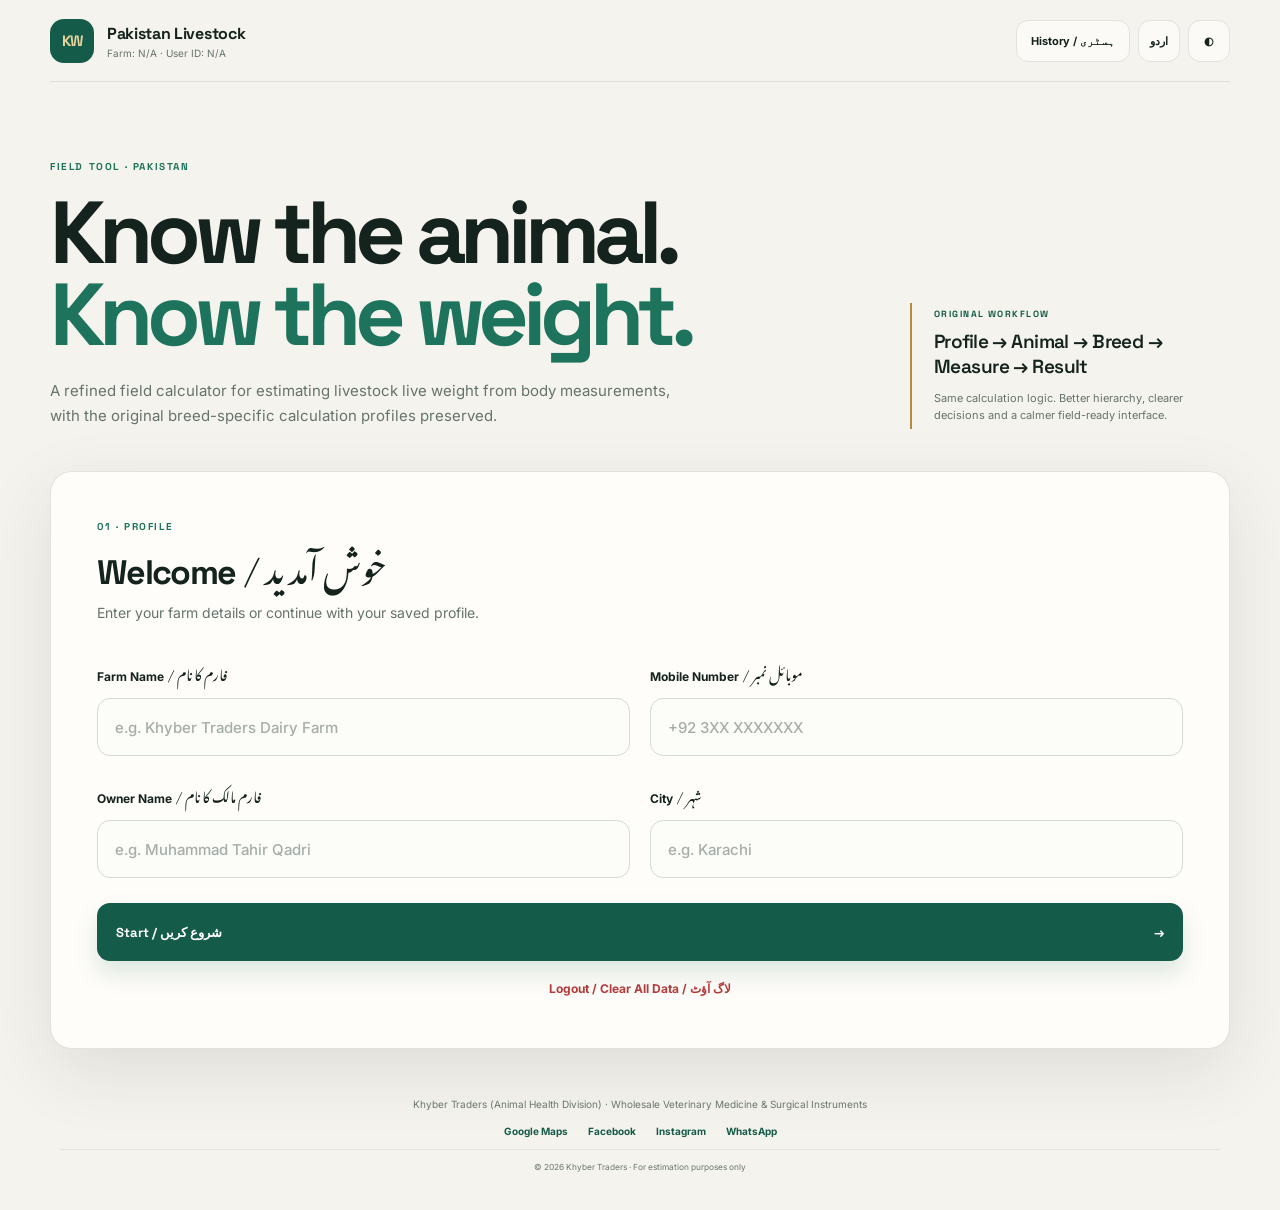
==== commit 2fe6f4e3: "Polish metadata and enable offline app shell" ====
--- a/index.html
+++ b/index.html
@@ -3,30 +3,32 @@
 <head>
 <meta charset="utf-8">
 <meta name="viewport" content="width=device-width,initial-scale=1,viewport-fit=cover">
-<meta name="theme-color" content="#087a5a">
-<meta name="description" content="Pakistan Livestock Weight Calculator by Khyber Traders — farm profile, breed-aware measurements and shareable live-weight results.">
+<meta name="theme-color" content="#155b49">
+<meta name="description" content="Pakistan Livestock Weight Calculator by Khyber Traders. Estimate livestock live weight from body measurements using the original breed-specific profiles.">
+<meta name="robots" content="index,follow">
 <link rel="manifest" href="./manifest.webmanifest">
 <link rel="icon" href="./assets/icon.svg" type="image/svg+xml">
 <link rel="stylesheet" href="./css/app.css">
-<title>Pakistan Livestock Weight Calculator</title>
+<title>Pakistan Livestock Weight Calculator · Khyber Traders</title>
 </head>
 <body>
 <div class="app">
 <header class="app-header">
-  <div class="brand"><span class="brand-mark" aria-hidden="true">◌</span><div><strong>Livestock Weight Calculator</strong><small id="headerMeta">Farm: N/A · User ID: N/A</small></div></div>
+  <div class="brand"><span class="brand-mark" aria-hidden="true">KW</span><div><strong>Pakistan Livestock</strong><small id="headerMeta">Farm: N/A · User ID: N/A</small></div></div>
   <div class="header-actions"><button id="historyBtn" class="ghost-btn" type="button">History / <span>ہسٹری</span></button><button id="langBtn" class="icon-btn" type="button" aria-label="Switch language">اردو</button><button id="themeBtn" class="icon-btn" type="button" aria-label="Toggle dark mode">◐</button></div>
 </header>
 <main>
-<section class="hero"><div><span class="eyebrow">FIELD TOOL · PAKISTAN</span><h1>Know the animal.<br><em>Know the weight.</em></h1><p>Record the farm once, select the animal profile, measure in centimetres and get a practical live-weight estimate.</p></div><div class="hero-card"><span>ORIGINAL WORKFLOW</span><strong>Profile → Animal → Breed → Measure → Result</strong><small>Inspired by the proven Zinda Wazan flow, rebuilt with a cleaner, faster interface.</small></div></section>
+<section class="hero"><div><span class="eyebrow">FIELD TOOL · PAKISTAN</span><h1>Know the animal.<br><em>Know the weight.</em></h1><p>A refined field calculator for estimating livestock live weight from body measurements, with the original breed-specific calculation profiles preserved.</p></div><div class="hero-card"><span>ORIGINAL WORKFLOW</span><strong>Profile → Animal → Breed → Measure → Result</strong><small>Same calculation logic. Better hierarchy, clearer decisions and a calmer field-ready interface.</small></div></section>
 <section id="step1" class="screen active" aria-labelledby="welcomeTitle"><div class="screen-head"><div><span class="step-label">01 · PROFILE</span><h2 id="welcomeTitle">Welcome <span>/ خوش آمدید</span></h2><p>Enter your farm details or continue with your saved profile.</p></div></div><form id="profileForm" class="form-grid" novalidate><label>Farm Name <span>/ فارم کا نام</span><input id="farmName" required autocomplete="organization" placeholder="e.g. Khyber Traders Dairy Farm"></label><label>Mobile Number <span>/ موبائل نمبر</span><input id="mobile" required inputmode="tel" autocomplete="tel" placeholder="+92 3XX XXXXXXX"></label><label>Owner Name <span>/ فارم مالک کا نام</span><input id="owner" required autocomplete="name" placeholder="e.g. Muhammad Tahir Qadri"></label><label>City <span>/ شہر</span><input id="city" required autocomplete="address-level2" placeholder="e.g. Karachi"></label><div class="form-actions"><button class="primary-btn" type="submit">Start / شروع کریں <span>→</span></button><button id="clearProfile" class="danger-btn" type="button">Logout / Clear All Data <span>/ لاگ آؤٹ</span></button></div></form></section>
 <section id="step2" class="screen" aria-labelledby="animalTitle" hidden><div class="screen-head center"><span class="step-label">02 · ANIMAL</span><h2 id="animalTitle">Animal Selection <span>/ جانور کا انتخاب</span></h2><p>Select the animal type.</p></div><div id="animalGrid" class="choice-grid four"></div><div class="screen-nav"><button id="backProfile" class="link-btn" type="button">← Back to Profile / واپس جائیں</button></div></section>
-<section id="breedStep" class="screen" aria-labelledby="breedTitle" hidden><div class="screen-head center"><span class="step-label">02 · BREED PROFILE</span><h2 id="breedTitle">Select Breed Profile <span>/ نسل کا انتخاب</span></h2><p id="breedIntro">Choose the closest available profile for better estimation.</p></div><div id="breedGrid" class="breed-grid"></div><div class="screen-nav"><button id="backAnimal" class="link-btn" type="button">← Change Animal Type / جانور کی قسم بدلیں</button></div></section>
-<section id="step3" class="screen" aria-labelledby="measureTitle" hidden><div class="screen-head"><span class="step-label">03 · MEASUREMENTS</span><h2 id="measureTitle">Measurements <span>/ ناپ</span></h2><p>Enter the animal's tag ID and measurements.</p></div><div class="context-strip" id="contextStrip"></div><form id="measureForm" novalidate><div class="form-grid single"><label>Animal Tag ID <span>/ جانور کا ٹیگ ID</span><input id="tagId" placeholder="e.g. A123 / No Tag" autocomplete="off"></label><label>Heart Girth (G) in CM <span>/ سینٹی میٹر میں دل کی گھیرائی</span><input id="girth" required inputmode="decimal" type="number" min="40" max="300" step="0.1" placeholder="e.g. 180"><small>Measure around the chest, just behind the front legs.</small><small class="urdu-help">دل کے پیچھے سینے کے گرد ٹیپ سیدھی رکھ کر ناپ لیں۔</small></label><label>Body Length (L) in CM <span>/ جسم کی لمبائی</span><input id="length" required inputmode="decimal" type="number" min="30" max="300" step="0.1" placeholder="e.g. 160"><small>Measure from the shoulder point to the base of the tail.</small><small class="urdu-help">کندھے کے نقطے سے دم کی جڑ تک سیدھی لمبائی ناپیں۔</small></label></div><div id="measureError" class="form-error" role="alert" hidden></div><div class="tip"><strong>TIP / اہم بات</strong><span>Keep the tape level and snug. Do not pull it tight.</span></div><button class="primary-btn full" type="submit">Calculate Weight / وزن نکالیں <span>→</span></button></form><div class="screen-nav"><button id="backBreed" class="link-btn" type="button">← Back to Breed Selection / نسل کے انتخاب کی طرف واپس</button></div></section>
-<section id="step4" class="screen result-screen" aria-labelledby="resultTitle" hidden><div class="screen-head center"><span class="step-label">04 · RESULT</span><h2 id="resultTitle">Calculation Result <span>/ وزن کا حساب</span></h2><p>Results calculated using the G² × L ÷ D profile formula.</p></div><div id="resultCard" class="result-card"></div><div class="result-actions"><button id="imageBtn" class="action blue" type="button">▧ Export Image / تصویر</button><button id="pdfBtn" class="action red" type="button">▣ Export PDF</button><button id="whatsappBtn" class="action green" type="button">● Share via WhatsApp / واٹس ایپ</button><button id="csvBtn" class="action slate" type="button">▤ Export CSV / ایکسل</button><button id="newCalc" class="action gold" type="button">Start New Calculation / نئی شروعات کریں</button></div><div class="screen-nav"><button id="backMeasure" class="link-btn" type="button">← Back to Measurements / ناپ کی طرف واپس جائیں</button></div></section>
+<section id="breedStep" class="screen" aria-labelledby="breedTitle" hidden><div class="screen-head center"><span class="step-label">02 · BREED PROFILE</span><h2 id="breedTitle">Select Breed Profile <span>/ نسل کا انتخاب</span></h2><p id="breedIntro">Choose the closest available profile.</p></div><div id="breedGrid" class="breed-grid"></div><div class="screen-nav"><button id="backAnimal" class="link-btn" type="button">← Change Animal Type / جانور کی قسم بدلیں</button></div></section>
+<section id="step3" class="screen" aria-labelledby="measureTitle" hidden><div class="screen-head"><span class="step-label">03 · MEASUREMENTS</span><h2 id="measureTitle">Measurements <span>/ ناپ</span></h2><p>Enter the animal's tag ID and measurements in centimetres.</p></div><div class="context-strip" id="contextStrip"></div><form id="measureForm" novalidate><div class="form-grid single"><label>Animal Tag ID <span>/ جانور کا ٹیگ ID</span><input id="tagId" placeholder="e.g. A123 / No Tag" autocomplete="off"></label><label>Heart Girth (G) in CM <span>/ سینٹی میٹر میں دل کی گھیرائی</span><input id="girth" required inputmode="decimal" type="number" min="40" max="300" step="0.1" placeholder="e.g. 180"><small>Measure around the chest, just behind the front legs.</small><small class="urdu-help">دل کے پیچھے سینے کے گرد ٹیپ سیدھی رکھ کر ناپ لیں۔</small></label><label>Body Length (L) in CM <span>/ جسم کی لمبائی</span><input id="length" required inputmode="decimal" type="number" min="30" max="300" step="0.1" placeholder="e.g. 160"><small>Measure from the shoulder point to the base of the tail.</small><small class="urdu-help">کندھے کے نقطے سے دم کی جڑ تک سیدھی لمبائی ناپیں۔</small></label></div><div id="measureError" class="form-error" role="alert" hidden></div><div class="tip"><strong>TIP / اہم بات</strong><span>Keep the tape level and snug. Do not pull it tight.</span></div><button class="primary-btn full" type="submit">Calculate Weight / وزن نکالیں <span>→</span></button></form><div class="screen-nav"><button id="backBreed" class="link-btn" type="button">← Back to Breed Selection / نسل کے انتخاب کی طرف واپس</button></div></section>
+<section id="step4" class="screen result-screen" aria-labelledby="resultTitle" hidden><div class="screen-head center"><span class="step-label">04 · RESULT</span><h2 id="resultTitle">Calculation Result <span>/ وزن کا حساب</span></h2><p>Results calculated using the original G² × L ÷ D profile formula.</p></div><div id="resultCard" class="result-card"></div><div class="result-actions"><button id="imageBtn" class="action blue" type="button">▧ Export Image / تصویر</button><button id="pdfBtn" class="action red" type="button">▣ Export PDF</button><button id="whatsappBtn" class="action green" type="button">● Share via WhatsApp / واٹس ایپ</button><button id="csvBtn" class="action slate" type="button">▤ Export CSV / ایکسل</button><button id="newCalc" class="action gold" type="button">Start New Calculation / نئی شروعات کریں</button></div><div class="screen-nav"><button id="backMeasure" class="link-btn" type="button">← Back to Measurements / ناپ کی طرف واپس جائیں</button></div></section>
 <section id="historyPanel" class="history-panel" hidden><div class="section-title"><div><span class="step-label">RECENT</span><h2>Calculation History <span>/ ہسٹری</span></h2></div><button id="clearHistory" class="ghost-btn" type="button">Clear</button></div><div id="historyList"></div></section>
 </main>
-<footer><p>Khyber Traders (Animal Health Division) · Wholesale Veterinary Medicine & Surgical Instruments</p><nav><a href="#">Google Maps</a><a href="#">Facebook</a><a href="#">Instagram</a><a href="#">WhatsApp</a></nav><small>© 2026 Khyber Traders · For estimation purposes only</small></footer>
+<footer><p>Khyber Traders (Animal Health Division) · Wholesale Veterinary Medicine & Surgical Instruments</p><nav><a href="https://g.page/khybertraderskhi?gm" target="_blank" rel="noopener">Google Maps</a><a href="https://www.facebook.com/khybertraderskhi/" target="_blank" rel="noopener">Facebook</a><a href="https://www.instagram.com/animalhealthpk/" target="_blank" rel="noopener">Instagram</a><a href="https://wa.me/message/CU7VYIOWPGOIC1" target="_blank" rel="noopener">WhatsApp</a></nav><small>© 2026 Khyber Traders · For estimation purposes only</small></footer>
 </div>
 <script type="module" src="./js/app.js"></script>
+<script>if('serviceWorker' in navigator){window.addEventListener('load',()=>navigator.serviceWorker.register('./sw.js').catch(()=>{}));}</script>
 </body>
-</html>
+</html>
--- a/css/app.css
+++ b/css/app.css
@@ -1,6 +1,7 @@
-@import url('https://fonts.googleapis.com/css2?family=DM+Sans:wght@400;500;600;700&family=Manrope:wght@600;700;800&family=Noto+Nastaliq+Urdu:wght@400;500;600&display=swap');
-:root{--green:#087a5a;--green-dark:#075c45;--green-soft:#e8f5ef;--ink:#15231f;--muted:#63716b;--paper:#eefaf4;--surface:#fff;--line:#dfe8e2;--gold:#d8a51e;--gold-soft:#fff8df;--red:#d94343;--blue:#4d6fe8;--shadow:0 18px 50px rgba(26,74,55,.10);--radius:18px}*{box-sizing:border-box}html{scroll-behavior:smooth}body{margin:0;background:var(--paper);color:var(--ink);font-family:'DM Sans',system-ui,sans-serif;-webkit-font-smoothing:antialiased}.app{width:min(1120px,calc(100% - 32px));margin:auto}.app-header{min-height:78px;display:flex;align-items:center;justify-content:space-between;border-bottom:1px solid rgba(21,35,31,.08)}.brand{display:flex;align-items:center;gap:12px}.brand-mark{width:42px;height:42px;border-radius:12px;background:var(--green);color:#fff;display:grid;place-items:center;font-size:28px}.brand strong,.brand small{display:block}.brand strong{font:800 16px Manrope}.brand small{font-size:10px;color:var(--muted);margin-top:2px}.header-actions{display:flex;align-items:center;gap:8px}.ghost-btn,.icon-btn{border:1px solid var(--line);background:rgba(255,255,255,.72);color:var(--ink);border-radius:10px;padding:9px 13px;font:700 11px 'DM Sans';cursor:pointer}.icon-btn{width:40px;height:40px;padding:0}.ghost-btn:hover,.icon-btn:hover{border-color:#b9cbbf;background:#fff}.hero{display:grid;grid-template-columns:minmax(0,1fr) 300px;gap:60px;padding:54px 0 34px;align-items:end}.eyebrow,.step-label{font:800 10px Manrope;letter-spacing:.14em;color:var(--green-dark)}.hero h1{font:800 clamp(48px,6vw,74px)/.98 Manrope;letter-spacing:-.065em;margin:16px 0 18px}.hero h1 em{font-style:normal;color:var(--green)}.hero p{max-width:650px;color:var(--muted);font-size:16px;line-height:1.6;margin:0}.hero-card{border-left:2px solid var(--gold);padding:6px 0 6px 20px}.hero-card span{display:block;color:var(--green-dark);font:800 9px Manrope;letter-spacing:.14em;margin-bottom:10px}.hero-card strong{display:block;font:800 18px/1.25 Manrope;letter-spacing:-.03em}.hero-card small{display:block;color:var(--muted);font-size:11px;line-height:1.5;margin-top:9px}.screen{background:var(--surface);border:1px solid var(--line);border-radius:var(--radius);box-shadow:var(--shadow);padding:38px 42px;margin:0 0 22px}.screen-head{margin-bottom:28px}.screen-head.center{text-align:center}.screen-head h2{font:800 32px/1.15 Manrope;letter-spacing:-.045em;margin:8px 0 9px}.screen-head h2 span{font-family:'Noto Nastaliq Urdu',serif;font-weight:500}.screen-head p{margin:0;color:var(--muted);font-size:14px;line-height:1.55}.form-grid{display:grid;grid-template-columns:1fr 1fr;gap:22px}.form-grid.single{grid-template-columns:1fr}.form-grid label{display:block;font-size:13px;font-weight:700}.form-grid label>span{font-family:'Noto Nastaliq Urdu',serif;font-weight:500;font-size:14px}.form-grid input{width:100%;height:58px;margin-top:8px;border:1px solid #d5ddd8;border-radius:11px;background:#fbfdfb;padding:0 16px;outline:0;color:var(--ink);font:600 16px 'DM Sans';box-shadow:0 2px 5px rgba(20,50,38,.03)}.form-grid input:focus{border-color:var(--green);box-shadow:0 0 0 4px rgba(8,122,90,.10)}.form-grid input::placeholder{color:#a8b0ac;font-weight:500}.form-grid small{display:block;margin-top:7px;color:var(--muted);font-size:10px;line-height:1.45}.urdu-help{font-family:'Noto Nastaliq Urdu',serif!important;font-size:12px!important}.form-actions{grid-column:1/-1;display:flex;flex-direction:column;gap:12px;margin-top:4px}.primary-btn{height:56px;border:0;border-radius:11px;background:var(--green);color:#fff;padding:0 18px;display:flex;justify-content:space-between;align-items:center;font:800 14px Manrope;cursor:pointer;box-shadow:0 9px 18px rgba(8,122,90,.16)}.primary-btn:hover{background:var(--green-dark);transform:translateY(-1px)}.primary-btn.full{width:100%;margin-top:18px}.danger-btn{border:0;background:transparent;color:var(--red);font:700 13px 'DM Sans';padding:10px;cursor:pointer}.choice-grid{display:grid;gap:14px;max-width:820px;margin:0 auto}.choice-grid.four{grid-template-columns:repeat(2,1fr)}.choice-card{position:relative;border:1px solid var(--line);background:#fff;border-radius:15px;min-height:132px;padding:20px;display:flex;flex-direction:column;align-items:center;justify-content:center;cursor:pointer;transition:.15s;box-shadow:0 4px 14px rgba(20,50,38,.04);color:var(--ink)}.choice-card:hover{border-color:#9ebaae;transform:translateY(-2px)}.choice-card.selected{border:2px solid var(--green);background:var(--green-soft);box-shadow:0 10px 24px rgba(8,122,90,.10)}.choice-card .animal-icon{width:48px;height:48px;margin-bottom:8px}.choice-card .animal-icon svg{width:48px;height:48px;fill:none;stroke:currentColor;stroke-width:1.7;stroke-linecap:round;stroke-linejoin:round}.choice-card strong{font:800 16px Manrope}.choice-card small{font:14px 'Noto Nastaliq Urdu',serif;margin-top:4px}.choice-card input{position:absolute;opacity:0}.choice-card .number{position:absolute;top:10px;right:12px;color:#9aa8a1;font:800 9px Manrope}.breed-grid{display:grid;gap:14px;max-width:820px;margin:0 auto}.breed-card{border:2px solid #df8d13;border-radius:15px;padding:18px 22px;background:#fff;display:flex;align-items:center;justify-content:space-between;gap:18px;text-align:left;cursor:pointer;min-height:90px;color:var(--ink)}.breed-card:hover,.breed-card.selected{background:var(--gold-soft);box-shadow:0 8px 22px rgba(216,165,30,.10)}.breed-card strong{font:800 16px Manrope}.breed-card span{font:16px 'Noto Nastaliq Urdu',serif;color:#a85f16}.screen-nav{border-top:1px solid var(--line);margin-top:26px;padding-top:18px}.link-btn{border:0;background:transparent;padding:0;color:var(--ink);font:700 13px 'DM Sans';cursor:pointer}.context-strip{display:flex;flex-wrap:wrap;gap:8px;margin:-8px 0 22px}.context-chip{background:var(--green-soft);color:var(--green-dark);border-radius:999px;padding:7px 11px;font-size:10px;font-weight:700}.tip{display:flex;gap:12px;align-items:flex-start;background:#f1f5ff;border-left:4px solid #6374e8;padding:13px 15px;border-radius:4px;color:#42506c;font-size:11px;line-height:1.5;margin-top:18px}.tip strong{color:#394fc2;white-space:nowrap}.form-error{background:#fff0ee;color:#b53a32;border:1px solid #f0c9c4;border-radius:9px;padding:11px 13px;font-size:11px;margin-top:14px}.result-screen{padding-bottom:32px}.result-card{max-width:760px;margin:0 auto;border:1px solid var(--line);border-radius:16px;overflow:hidden;background:#fff}.result-top{background:var(--green);color:#fff;padding:22px 24px}.result-top .title{font:800 22px Manrope}.result-top small{display:block;margin-top:5px;color:#dcece5;font-size:11px}.result-info{padding:18px 22px;background:#fafcfa;border-bottom:1px solid var(--line);font-size:12px;line-height:1.55}.result-table{width:100%;border-collapse:collapse}.result-table th,.result-table td{padding:15px 18px;border-bottom:1px solid var(--line);text-align:left}.result-table th{background:#eaf9ee;font-size:12px}.result-table td{font-size:13px}.result-table tr:nth-child(3){background:#fffbe8}.result-table .big{font:800 23px Manrope;color:var(--green-dark)}.result-note{margin:18px 22px;padding:13px 15px;border:2px solid #76a3ee;border-radius:9px;color:#3d5ec8;text-align:center;font-weight:700;font-size:11px;line-height:1.5}.result-credit{padding:0 22px 20px;text-align:center;color:var(--muted);font-size:10px}.result-actions{display:grid;grid-template-columns:1fr 1fr;gap:10px;max-width:760px;margin:18px auto 0}.action{border:0;border-radius:10px;min-height:52px;color:#fff;font:800 12px 'DM Sans';cursor:pointer;padding:0 14px}.action.blue{background:var(--blue)}.action.red{background:#c93232}.action.green{background:#63a955}.action.slate{background:#56606e}.action.gold{background:#dfb526;color:#fff;grid-column:1/-1}.action:hover{filter:brightness(.96);transform:translateY(-1px)}.history-panel{background:#fff;border:1px solid var(--line);border-radius:var(--radius);box-shadow:var(--shadow);padding:28px 30px;margin-bottom:24px}.section-title{display:flex;align-items:end;justify-content:space-between;border-bottom:1px solid var(--line);padding-bottom:14px;margin-bottom:0}.section-title h2{font:800 24px Manrope;margin:6px 0 0}.history-row{display:flex;justify-content:space-between;align-items:center;padding:15px 4px;border-bottom:1px solid var(--line);cursor:pointer}.history-row:hover{background:#f8fbf9}.history-row strong{font:800 13px Manrope}.history-row small{display:block;color:var(--muted);font-size:10px;margin-top:4px}.history-row .weight{font:800 16px Manrope;color:var(--green-dark)}.empty-history{padding:25px 4px;color:var(--muted);font-size:12px}footer{text-align:center;padding:22px 10px 36px;color:#65746d;font-size:11px}footer p{margin:0 auto 12px;max-width:720px;line-height:1.55}footer nav{display:flex;justify-content:center;gap:20px;margin-bottom:12px}footer a{color:var(--green-dark);text-decoration:none;font-weight:700}footer small{border-top:1px solid rgba(21,35,31,.08);display:block;padding-top:12px}.rtl{direction:rtl}.rtl .screen-head,.rtl .form-grid,.rtl .context-strip,.rtl .result-card,.rtl footer{text-align:right}.rtl .hero-card{border-left:0;border-right:2px solid var(--gold);padding-left:0;padding-right:20px}.rtl .form-grid input{text-align:right}.rtl .breed-card{direction:rtl}.rtl .result-table th,.rtl .result-table td{text-align:right}.rtl .primary-btn{flex-direction:row-reverse}.rtl .danger-btn{font-family:'Noto Nastaliq Urdu',serif}.rtl .screen-nav{text-align:right}body.dark{--ink:#edf5f0;--muted:#b5c6bd;--paper:#0e1713;--surface:#17221c;--line:#35483e;--green:#75c3a3;--green-dark:#4aa482;--green-soft:#1b342b;--gold:#e2b83d;--gold-soft:#342d17;--shadow:0 22px 60px rgba(0,0,0,.3)}body.dark .app-header{border-color:#26352e}body.dark .ghost-btn,body.dark .icon-btn,body.dark .choice-card,body.dark .breed-card,body.dark .result-card,body.dark .history-panel,body.dark .screen{background:var(--surface);color:var(--ink)}body.dark .form-grid input{background:#1d2922;color:var(--ink);border-color:#3d5046}body.dark .choice-card.selected{background:#1d3a2e}body.dark .tip{background:#1d273b;color:#c5d1ea}body.dark footer a{color:var(--green)}
-@media(max-width:760px){.app{width:calc(100% - 20px)}.app-header{min-height:68px}.brand strong{font-size:14px}.brand small{font-size:9px}.header-actions .ghost-btn{display:none}.hero{display:block;padding:34px 0 24px}.hero h1{font-size:clamp(42px,12vw,60px)}.hero p{font-size:14px}.hero-card{margin-top:24px}.screen{padding:25px 17px;border-radius:15px}.screen-head h2{font-size:26px}.form-grid{grid-template-columns:1fr;gap:17px}.form-actions{grid-column:auto}.choice-grid.four{grid-template-columns:1fr 1fr}.choice-card{min-height:122px;padding:14px}.choice-card strong{font-size:14px}.breed-card{min-height:84px;padding:15px}.result-actions{grid-template-columns:1fr}.action.gold{grid-column:auto}.result-table th,.result-table td{padding:12px 11px}.result-table .big{font-size:19px}.history-panel{padding:23px 17px}footer nav{flex-wrap:wrap;gap:14px}}
-@media(max-width:380px){.choice-grid.four{gap:8px}.choice-card{min-height:112px}.choice-card .animal-icon,.choice-card .animal-icon svg{width:40px;height:40px}.screen{padding:22px 14px}.screen-head h2{font-size:23px}.form-grid input{height:54px}.result-top{padding:18px}.result-info,.result-note,.result-credit{padding-left:15px;padding-right:15px}.result-table th,.result-table td{padding:10px 8px;font-size:11px}}
-@media print{body{background:#fff}.app-header,.hero,.step-label,.screen:not(#step4),.history-panel,footer,.result-actions,.screen-nav{display:none!important}.app{width:100%;margin:0}.result-screen{display:block!important;border:0;box-shadow:none;padding:0;margin:0}.result-card{max-width:none;border:1px solid #ccc;box-shadow:none}.result-top{background:#087a5a!important;-webkit-print-color-adjust:exact;print-color-adjust:exact}.result-table th,.result-table tr:nth-child(3){-webkit-print-color-adjust:exact;print-color-adjust:exact}}
+@import url('https://fonts.googleapis.com/css2?family=Inter:wght@400;500;600;700&family=Space+Grotesk:wght@500;600;700&family=Noto+Nastaliq+Urdu:wght@400;600&display=swap');
+:root{--ink:#14231e;--muted:#65736d;--paper:#f5f3ed;--surface:#fffdfa;--green:#155b49;--green-2:#1e735c;--green-soft:#e8f1ec;--gold:#b58a42;--gold-soft:#f8f1df;--line:#dfe4de;--danger:#b43b3b;--blue:#4868c8;--shadow:0 22px 70px rgba(20,44,36,.10);--radius:22px}*{box-sizing:border-box}html{scroll-behavior:smooth}body{margin:0;background:var(--paper);color:var(--ink);font-family:Inter,system-ui,sans-serif;-webkit-font-smoothing:antialiased}.app{width:min(1180px,calc(100% - 40px));margin:auto}.app-header{min-height:82px;display:flex;align-items:center;justify-content:space-between;border-bottom:1px solid rgba(20,35,30,.10)}.brand{display:flex;align-items:center;gap:13px}.brand-mark{width:44px;height:44px;border-radius:14px;background:var(--green);color:#e7d29d;display:grid;place-items:center;font:700 15px 'Space Grotesk';letter-spacing:-.04em}.brand strong,.brand small{display:block}.brand strong{font:700 16px 'Space Grotesk';letter-spacing:-.02em}.brand small{font-size:10px;color:var(--muted);margin-top:3px}.header-actions{display:flex;gap:8px}.ghost-btn,.icon-btn{border:1px solid var(--line);background:rgba(255,253,250,.75);color:var(--ink);border-radius:12px;padding:10px 14px;font:700 11px Inter;cursor:pointer}.icon-btn{width:42px;height:42px;padding:0}.ghost-btn:hover,.icon-btn:hover{border-color:#b9c8bf;background:#fff}.hero{display:grid;grid-template-columns:minmax(0,1fr) 320px;gap:70px;padding:72px 0 42px;align-items:end}.eyebrow,.step-label{font:700 10px 'Space Grotesk';letter-spacing:.16em;color:var(--green-2)}.hero h1{font:700 clamp(50px,7vw,88px)/.93 'Space Grotesk';letter-spacing:-.07em;margin:18px 0 22px;max-width:800px}.hero h1 em{font-style:normal;color:var(--green-2)}.hero p{max-width:650px;color:var(--muted);font-size:15px;line-height:1.7;margin:0}.hero-card{border-left:2px solid var(--gold);padding:5px 0 5px 22px}.hero-card span{display:block;color:var(--green);font:700 9px 'Space Grotesk';letter-spacing:.16em;margin-bottom:10px}.hero-card strong{display:block;font:600 19px/1.3 'Space Grotesk';letter-spacing:-.03em}.hero-card small{display:block;color:var(--muted);font-size:11px;line-height:1.55;margin-top:10px}.screen{background:var(--surface);border:1px solid var(--line);border-radius:var(--radius);box-shadow:var(--shadow);padding:42px 46px;margin-bottom:24px}.screen-head{margin-bottom:30px}.screen-head.center{text-align:center}.screen-head h2{font:700 34px/1.12 'Space Grotesk';letter-spacing:-.05em;margin:9px 0 10px}.screen-head h2 span{font-family:'Noto Nastaliq Urdu',serif;font-weight:400;letter-spacing:0}.screen-head p{margin:0;color:var(--muted);font-size:14px;line-height:1.6}.form-grid{display:grid;grid-template-columns:1fr 1fr;gap:20px}.form-grid.single{grid-template-columns:1fr}.form-grid label{display:block;font-size:12px;font-weight:700}.form-grid label>span{font-family:'Noto Nastaliq Urdu',serif;font-weight:400;font-size:14px}.form-grid input{width:100%;height:58px;margin-top:9px;border:1px solid #d4dbd5;border-radius:13px;background:#fcfcf9;padding:0 17px;outline:0;color:var(--ink);font:600 15px Inter;transition:.18s}.form-grid input:focus{border-color:var(--green-2);box-shadow:0 0 0 4px rgba(21,91,73,.09)}.form-grid input::placeholder{color:#a5aea9;font-weight:500}.form-grid small{display:block;margin-top:7px;color:var(--muted);font-size:10px;line-height:1.5}.urdu-help{font-family:'Noto Nastaliq Urdu',serif!important;font-size:12px!important}.form-actions{grid-column:1/-1;display:flex;flex-direction:column;gap:10px;margin-top:5px}.primary-btn{height:58px;border:0;border-radius:13px;background:var(--green);color:#fff;padding:0 19px;display:flex;justify-content:space-between;align-items:center;font:700 13px 'Space Grotesk';cursor:pointer;box-shadow:0 12px 24px rgba(21,91,73,.15);transition:.16s}.primary-btn:hover{background:#104b3d;transform:translateY(-1px)}.primary-btn.full{width:100%;margin-top:18px}.danger-btn{border:0;background:transparent;color:var(--danger);font:700 12px Inter;padding:10px;cursor:pointer}.choice-grid{display:grid;gap:14px;max-width:860px;margin:auto}.choice-grid.four{grid-template-columns:repeat(4,1fr)}.choice-card{position:relative;border:1px solid var(--line);background:#fffdfa;border-radius:17px;min-height:150px;padding:20px 12px;display:flex;flex-direction:column;align-items:center;justify-content:center;cursor:pointer;transition:.18s;box-shadow:0 5px 18px rgba(20,44,36,.04);color:var(--ink)}.choice-card:hover{border-color:#a8bbb1;transform:translateY(-2px);box-shadow:0 12px 28px rgba(20,44,36,.08)}.choice-card.selected{border:2px solid var(--green);background:var(--green-soft);box-shadow:0 12px 28px rgba(21,91,73,.10)}.animal-icon{width:50px;height:50px;margin-bottom:10px;color:var(--green)}.animal-icon svg{width:50px;height:50px;fill:none;stroke:currentColor;stroke-width:1.7;stroke-linecap:round;stroke-linejoin:round}.choice-card strong{font:700 15px 'Space Grotesk'}.choice-card small{font:14px 'Noto Nastaliq Urdu',serif;margin-top:3px}.choice-card .number{position:absolute;top:12px;right:13px;color:#9ca8a2;font:700 9px 'Space Grotesk'}.breed-grid{display:grid;gap:13px;max-width:860px;margin:auto}.breed-card{position:relative;border:1px solid #d9c59b;border-radius:16px;padding:19px 22px;background:#fffdf8;display:grid;grid-template-columns:1fr auto;align-items:center;gap:4px 18px;text-align:left;cursor:pointer;min-height:86px;color:var(--ink);transition:.16s}.breed-card:hover,.breed-card.selected{background:var(--gold-soft);border-color:var(--gold);box-shadow:0 9px 24px rgba(181,138,66,.10)}.breed-card strong{font:700 15px 'Space Grotesk'}.breed-card span{font:16px 'Noto Nastaliq Urdu',serif;color:#936f35;grid-column:1}.breed-card small{grid-column:2;grid-row:1/3;color:#8c7957;font:700 10px 'Space Grotesk';white-space:nowrap}.screen-nav{border-top:1px solid var(--line);margin-top:28px;padding-top:18px}.link-btn{border:0;background:transparent;padding:0;color:var(--ink);font:700 12px Inter;cursor:pointer}.context-strip{display:flex;flex-wrap:wrap;gap:7px;margin:-8px 0 22px}.context-chip{background:var(--green-soft);color:var(--green);border-radius:999px;padding:7px 11px;font-size:9px;font-weight:700}.tip{display:flex;gap:12px;align-items:flex-start;background:#f0f3fb;border-left:4px solid #6476d8;padding:13px 15px;border-radius:5px;color:#44516b;font-size:11px;line-height:1.55;margin-top:18px}.tip strong{color:#3e52bb;white-space:nowrap}.form-error{background:#fff1ef;color:#a33a33;border:1px solid #eccac5;border-radius:10px;padding:11px 13px;font-size:11px;margin-top:14px}.result-card{max-width:800px;margin:auto;border:1px solid var(--line);border-radius:18px;overflow:hidden;background:#fff}.result-top{background:var(--green);color:#fff;padding:24px}.result-top .title{font:700 23px 'Space Grotesk'}.result-top small{display:block;margin-top:5px;color:#d7e8e1;font-size:10px}.result-info{padding:18px 23px;background:#fafbf8;border-bottom:1px solid var(--line);font-size:11px;line-height:1.65}.result-table{width:100%;border-collapse:collapse}.result-table th,.result-table td{padding:15px 18px;border-bottom:1px solid var(--line);text-align:left}.result-table th{background:#edf7ef;font-size:11px}.result-table td{font-size:12px}.result-table tr:nth-child(3){background:#fff9df}.result-table .big{font:700 24px 'Space Grotesk';color:var(--green)}.result-note{margin:18px 22px;padding:13px 15px;border:1px solid #86a8ec;border-radius:10px;color:#3e5dc2;text-align:center;font-weight:700;font-size:11px;line-height:1.55;background:#f6f8ff}.result-note small{font-weight:500}.result-credit{padding:0 22px 21px;text-align:center;color:var(--muted);font-size:9px}.result-actions{display:grid;grid-template-columns:1fr 1fr;gap:10px;max-width:800px;margin:18px auto 0}.action{border:0;border-radius:11px;min-height:52px;color:#fff;font:700 11px Inter;cursor:pointer;padding:0 14px;transition:.15s}.action.blue{background:#4868c8}.action.red{background:#b83b3b}.action.green{background:#2f9856}.action.slate{background:#56616b}.action.gold{background:#c79b38}.action:hover{filter:brightness(.96);transform:translateY(-1px)}.history-panel{background:var(--surface);border:1px solid var(--line);border-radius:var(--radius);box-shadow:var(--shadow);padding:30px;margin-bottom:24px}.section-title{display:flex;align-items:end;justify-content:space-between;border-bottom:1px solid var(--line);padding-bottom:15px}.section-title h2{font:700 25px 'Space Grotesk';margin:6px 0 0}.history-row{display:flex;justify-content:space-between;align-items:center;padding:16px 4px;border-bottom:1px solid var(--line);cursor:pointer;border-radius:8px}.history-row:hover,.history-row:focus{background:#f5f8f5;outline:none}.history-row strong{font:700 12px 'Space Grotesk'}.history-row small{display:block;color:var(--muted);font-size:9px;margin-top:4px}.history-row .weight{font:700 15px 'Space Grotesk';color:var(--green)}.empty-history{padding:25px 4px;color:var(--muted);font-size:11px}footer{text-align:center;padding:24px 10px 38px;color:#69766f;font-size:10px}footer p{margin:0 auto 12px;max-width:720px;line-height:1.55}footer nav{display:flex;justify-content:center;gap:20px;margin-bottom:12px}footer a{color:var(--green);text-decoration:none;font-weight:700}footer small{border-top:1px solid rgba(20,35,30,.08);display:block;padding-top:12px}.rtl{direction:rtl}.rtl .hero-card{border-left:0;border-right:2px solid var(--gold);padding-left:0;padding-right:22px}.rtl .form-grid input{text-align:right}.rtl .breed-card{text-align:right}.rtl .result-table th,.rtl .result-table td{text-align:right}.rtl .primary-btn{flex-direction:row-reverse}.rtl .screen-nav,.rtl footer{text-align:right}body.dark{--ink:#edf4f0;--muted:#b6c5be;--paper:#0d1512;--surface:#16211c;--green:#70b99e;--green-2:#7bc9aa;--green-soft:#1a342b;--gold:#d9b65f;--gold-soft:#332b18;--line:#35453e;--shadow:0 25px 70px rgba(0,0,0,.32)}body.dark .app-header{border-color:#29372f}body.dark .ghost-btn,body.dark .icon-btn,body.dark .choice-card,body.dark .breed-card,body.dark .result-card,body.dark .history-panel,body.dark .screen{background:var(--surface);color:var(--ink)}body.dark .form-grid input{background:#1c2821;color:var(--ink);border-color:#405148}body.dark .choice-card.selected{background:#1b392e}body.dark .tip{background:#202a3e;color:#cad3e8}body.dark .history-row:hover{background:#1c2922}body.dark footer a{color:var(--green-2)}
+@media(max-width:900px){.hero{grid-template-columns:1fr;gap:28px}.choice-grid.four{grid-template-columns:repeat(2,1fr)}}
+@media(max-width:760px){.app{width:calc(100% - 20px)}.app-header{min-height:68px}.brand strong{font-size:14px}.brand small{font-size:9px}.header-actions .ghost-btn{display:none}.hero{display:block;padding:38px 0 25px}.hero h1{font-size:clamp(43px,12vw,64px)}.hero p{font-size:13px}.hero-card{margin-top:25px}.screen{padding:26px 17px;border-radius:18px}.screen-head h2{font-size:27px}.form-grid{grid-template-columns:1fr;gap:17px}.form-actions{grid-column:auto}.choice-card{min-height:125px}.breed-card{min-height:82px;padding:15px 16px}.result-actions{grid-template-columns:1fr}.result-table th,.result-table td{padding:12px 11px}.history-panel{padding:23px 17px}footer nav{flex-wrap:wrap;gap:14px}}
+@media(max-width:380px){.choice-grid.four{gap:8px}.choice-card{min-height:114px;padding:12px 8px}.animal-icon,.animal-icon svg{width:40px;height:40px}.screen{padding:22px 14px}.screen-head h2{font-size:23px}.form-grid input{height:54px}.result-top{padding:19px}.result-info,.result-note,.result-credit{padding-left:15px;padding-right:15px}.result-table th,.result-table td{padding:10px 8px;font-size:10px}}
+@media print{body{background:#fff}.app-header,.hero,.step-label,.screen:not(#step4),.history-panel,footer,.result-actions,.screen-nav{display:none!important}.app{width:100%;margin:0}.result-screen{display:block!important;border:0;box-shadow:none;padding:0;margin:0}.result-card{max-width:none;border:1px solid #ccc;box-shadow:none}.result-top{background:#155b49!important;-webkit-print-color-adjust:exact;print-color-adjust:exact}.result-table th,.result-table tr:nth-child(3){-webkit-print-color-adjust:exact;print-color-adjust:exact}}
 @media(prefers-reduced-motion:reduce){*,*:before,*:after{scroll-behavior:auto!important;transition:none!important}}
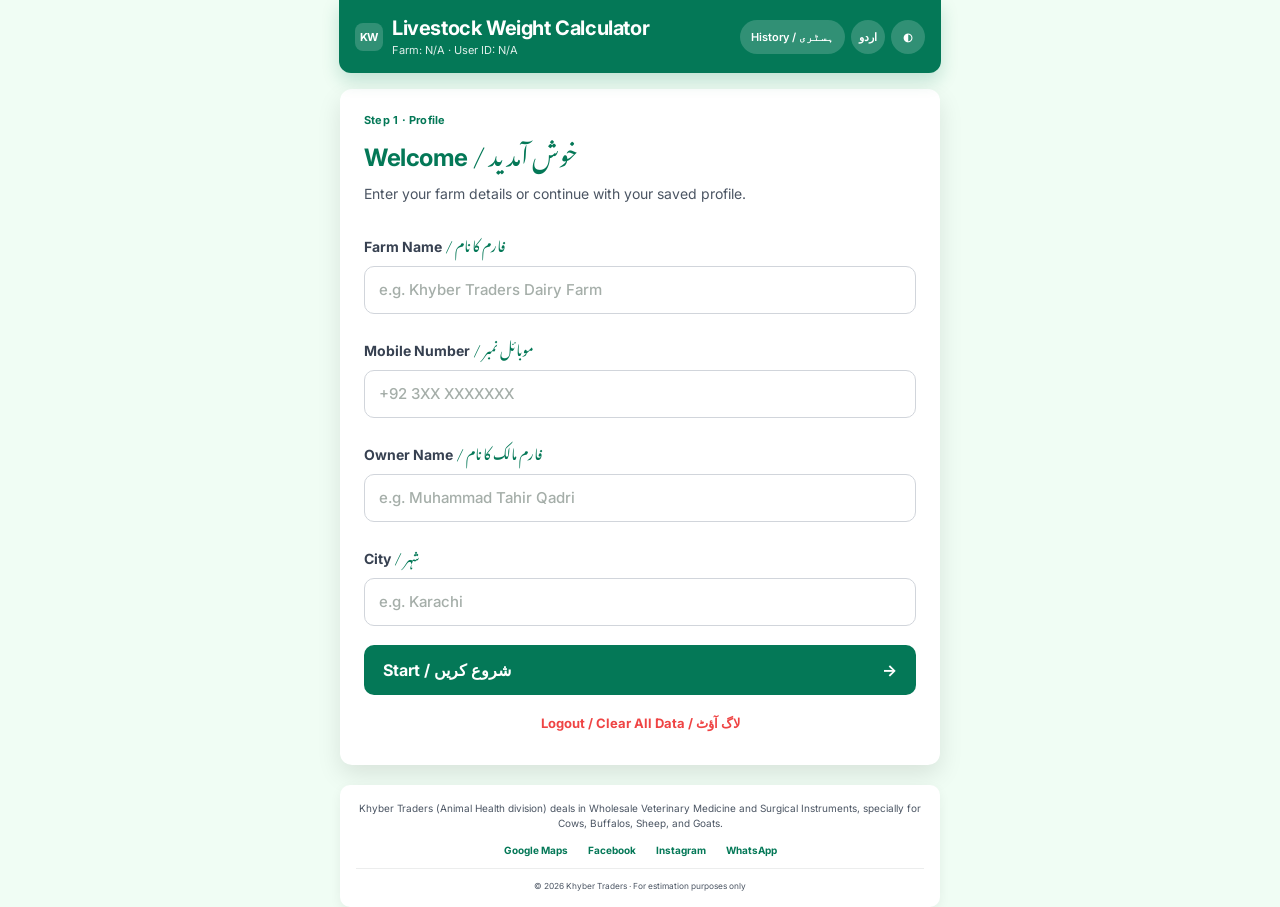
==== commit da605d5d: "Restore original app visual character and hierarchy" ====
--- a/index.html
+++ b/index.html
@@ -3,30 +3,55 @@
 <head>
 <meta charset="utf-8">
 <meta name="viewport" content="width=device-width,initial-scale=1,viewport-fit=cover">
-<meta name="theme-color" content="#155b49">
+<meta name="theme-color" content="#047857">
 <meta name="description" content="Pakistan Livestock Weight Calculator by Khyber Traders. Estimate livestock live weight from body measurements using the original breed-specific profiles.">
 <meta name="robots" content="index,follow">
 <link rel="manifest" href="./manifest.webmanifest">
 <link rel="icon" href="./assets/icon.svg" type="image/svg+xml">
 <link rel="stylesheet" href="./css/app.css">
 <title>Pakistan Livestock Weight Calculator · Khyber Traders</title>
+<style>
+/* Original Zinda Wazan visual direction: compact, green, card-based, task-first. */
+:root{--legacy-green:#047857;--legacy-green-2:#10b981;--legacy-bg:#f0fdf4;--legacy-red:#ef4444}
+body{background:var(--legacy-bg)!important;font-family:Inter,system-ui,sans-serif!important}
+.app{max-width:600px!important;width:calc(100% - 24px)!important;margin:0 auto!important}
+.app-header{position:sticky!important;top:0!important;z-index:20!important;min-height:0!important;margin:0 -1px 16px!important;padding:16px!important;background:var(--legacy-green)!important;color:#fff!important;border:0!important;border-radius:0 0 12px 12px!important;box-shadow:0 8px 18px rgba(4,120,87,.20)!important}
+.brand{gap:9px!important}.brand-mark{width:28px!important;height:28px!important;border-radius:8px!important;background:rgba(255,255,255,.18)!important;color:#fff!important;font:700 11px Inter!important}.brand strong{font:700 20px Inter!important;letter-spacing:-.02em!important;color:#fff!important}.brand small{font-size:11px!important;color:rgba(255,255,255,.88)!important;margin-top:3px!important}.header-actions{gap:6px!important}.ghost-btn,.icon-btn{border:0!important;background:rgba(255,255,255,.18)!important;color:#fff!important;border-radius:999px!important;padding:6px 11px!important;font:600 11px Inter!important}.icon-btn{width:34px!important;height:34px!important;padding:0!important}
+.hero{display:none!important}
+main{width:100%!important;background:#fff!important;padding:24px!important;border-radius:12px!important;box-shadow:0 10px 25px rgba(0,0,0,.10)!important}
+.screen{background:transparent!important;border:0!important;border-radius:0!important;box-shadow:none!important;padding:0!important;margin:0!important}.screen:not(.active)[hidden]{display:none!important}
+.screen-head{margin-bottom:20px!important}.screen-head.center{text-align:center!important}.screen-head h2{font:700 24px/1.25 Inter!important;letter-spacing:-.02em!important;color:var(--legacy-green)!important;margin:0 0 10px!important}.screen-head h2 span{font-family:'Noto Nastaliq Urdu',serif!important;font-weight:400!important;color:var(--legacy-green)!important}.screen-head p{font-size:14px!important;color:#4b5563!important;line-height:1.55!important}
+.step-label{font:700 11px Inter!important;letter-spacing:.02em!important;color:var(--legacy-green)!important;display:block;margin-bottom:8px!important}
+.form-grid{grid-template-columns:1fr!important;gap:15px!important}.form-grid label{font-size:14px!important;color:#374151!important}.form-grid label>span{font-family:'Noto Nastaliq Urdu',serif!important;font-size:14px!important;color:var(--legacy-green)!important}.form-grid input{height:48px!important;margin-top:6px!important;border:1px solid #d1d5db!important;border-radius:10px!important;background:#fff!important;padding:0 14px!important;font:500 15px Inter!important}.form-grid input:focus{border-color:var(--legacy-green-2)!important;box-shadow:0 0 0 3px rgba(16,185,129,.14)!important}.form-actions{grid-column:auto!important;margin-top:4px!important;gap:10px!important}.primary-btn{height:50px!important;border-radius:10px!important;background:var(--legacy-green)!important;font:700 16px Inter!important;box-shadow:none!important}.primary-btn:hover{background:#065f46!important;transform:none!important}.danger-btn{color:#ef4444!important;font-size:13px!important}
+.choice-grid,.breed-grid{max-width:none!important}.choice-grid.four{grid-template-columns:repeat(2,1fr)!important;gap:14px!important}.choice-card{min-height:116px!important;padding:16px 10px!important;border:2px solid var(--legacy-green)!important;border-radius:12px!important;background:#fff!important;box-shadow:0 1px 3px rgba(0,0,0,.08)!important}.choice-card:hover{transform:translateY(-2px)!important;background:#ecfdf5!important;box-shadow:0 8px 15px rgba(4,120,87,.12)!important}.choice-card.selected{background:#ecfdf5!important;border:2px solid var(--legacy-green)!important}.animal-icon,.animal-icon svg{width:42px!important;height:42px!important}.animal-icon{margin-bottom:7px!important;color:var(--legacy-green)!important}.choice-card strong{font:700 16px Inter!important;color:#1f2937!important}.choice-card small{font:14px 'Noto Nastaliq Urdu',serif!important;color:var(--legacy-green)!important}.choice-card .number{display:none!important}
+.breed-grid{gap:12px!important}.breed-card{min-height:0!important;padding:15px 16px!important;border:2px solid #d97706!important;border-radius:10px!important;background:#fff!important;grid-template-columns:1fr!important;box-shadow:0 1px 3px rgba(0,0,0,.06)!important}.breed-card:hover,.breed-card.selected{background:#fffbeb!important;border-color:#d97706!important;box-shadow:0 7px 15px rgba(217,119,6,.10)!important}.breed-card strong{font:700 15px Inter!important;color:#1f2937!important}.breed-card span{font:15px 'Noto Nastaliq Urdu',serif!important;color:#b45309!important;grid-column:auto!important}.breed-card small{display:none!important}
+.context-strip{margin:0 0 18px!important}.context-chip{background:#ecfdf5!important;color:#047857!important;border-radius:999px!important;padding:6px 10px!important;font-size:10px!important}
+.tip{background:#eff6ff!important;border-left:4px solid #2563eb!important;border-radius:7px!important;color:#334155!important;margin-top:15px!important}.tip strong{color:#1d4ed8!important}.form-error{border-radius:8px!important}
+.screen-nav{border-top:1px solid #e5e7eb!important;margin-top:22px!important;padding-top:14px!important}.link-btn{color:var(--legacy-green)!important;font:600 13px Inter!important}
+.result-card{max-width:none!important;border-radius:10px!important;box-shadow:0 3px 8px rgba(0,0,0,.08)!important}.result-top{background:var(--legacy-green)!important;padding:20px!important}.result-top .title{font:700 21px Inter!important}.result-table th{background:#ecfdf5!important}.result-table tr:nth-child(3){background:#fffbeb!important}.result-table .big{color:var(--legacy-green)!important}.result-note{border-color:#93c5fd!important;background:#eff6ff!important;color:#1d4ed8!important}.result-actions{grid-template-columns:1fr!important;max-width:none!important}.action{border-radius:10px!important;min-height:48px!important;font-size:12px!important}.action.gold{background:#d97706!important}
+.history-panel{background:#fff!important;border:0!important;border-radius:0!important;box-shadow:none!important;padding:0!important;margin:24px 0 0!important}.section-title{padding-bottom:12px!important}.section-title h2{font:700 21px Inter!important;color:var(--legacy-green)!important}.history-row{padding:14px 0!important;border:1px solid #e5e7eb!important;border-radius:10px!important;margin-top:10px!important;padding-left:14px!important;padding-right:14px!important}.history-row:hover{background:#f0fdf4!important}.history-row .weight{color:var(--legacy-green)!important}.empty-history{background:#f9fafb;border-radius:8px;padding:24px!important;margin-top:12px}
+footer{width:100%!important;margin-top:20px!important;padding:16px!important;background:#fff!important;border-radius:10px!important;box-shadow:0 4px 12px rgba(0,0,0,.06)!important;color:#4b5563!important}footer a{color:var(--legacy-green)!important}
+.rtl .app-header{direction:rtl}.rtl .brand{flex-direction:row-reverse}.rtl .form-grid input{text-align:right}.rtl .breed-card{text-align:right}.rtl .primary-btn{flex-direction:row-reverse}.rtl footer{text-align:center}
+body.dark{background:#0f1713!important}body.dark main,body.dark footer{background:#18231d!important}body.dark .form-grid input,body.dark .choice-card,body.dark .breed-card{background:#1e2b24!important;color:#f3f4f6!important}body.dark .screen-head p,body.dark .form-grid label,body.dark footer{color:#cbd5d1!important}body.dark .choice-card strong,body.dark .breed-card strong{color:#f3f4f6!important}
+@media(max-width:640px){main{padding:20px 16px!important}.app-header{padding:13px!important}.brand strong{font-size:17px!important}.brand small{font-size:9px!important}.screen-head h2{font-size:22px!important}.choice-grid.four{gap:10px!important}.choice-card{min-height:108px!important}}
+@media(max-width:380px){main{padding:18px 13px!important}.choice-card{min-height:100px!important}.choice-card strong{font-size:14px!important}.animal-icon,.animal-icon svg{width:36px!important;height:36px!important}}
+</style>
 </head>
 <body>
 <div class="app">
 <header class="app-header">
-  <div class="brand"><span class="brand-mark" aria-hidden="true">KW</span><div><strong>Pakistan Livestock</strong><small id="headerMeta">Farm: N/A · User ID: N/A</small></div></div>
+  <div class="brand"><span class="brand-mark" aria-hidden="true">KW</span><div><strong>Livestock Weight Calculator</strong><small id="headerMeta">Farm: N/A · User ID: N/A</small></div></div>
   <div class="header-actions"><button id="historyBtn" class="ghost-btn" type="button">History / <span>ہسٹری</span></button><button id="langBtn" class="icon-btn" type="button" aria-label="Switch language">اردو</button><button id="themeBtn" class="icon-btn" type="button" aria-label="Toggle dark mode">◐</button></div>
 </header>
 <main>
-<section class="hero"><div><span class="eyebrow">FIELD TOOL · PAKISTAN</span><h1>Know the animal.<br><em>Know the weight.</em></h1><p>A refined field calculator for estimating livestock live weight from body measurements, with the original breed-specific calculation profiles preserved.</p></div><div class="hero-card"><span>ORIGINAL WORKFLOW</span><strong>Profile → Animal → Breed → Measure → Result</strong><small>Same calculation logic. Better hierarchy, clearer decisions and a calmer field-ready interface.</small></div></section>
-<section id="step1" class="screen active" aria-labelledby="welcomeTitle"><div class="screen-head"><div><span class="step-label">01 · PROFILE</span><h2 id="welcomeTitle">Welcome <span>/ خوش آمدید</span></h2><p>Enter your farm details or continue with your saved profile.</p></div></div><form id="profileForm" class="form-grid" novalidate><label>Farm Name <span>/ فارم کا نام</span><input id="farmName" required autocomplete="organization" placeholder="e.g. Khyber Traders Dairy Farm"></label><label>Mobile Number <span>/ موبائل نمبر</span><input id="mobile" required inputmode="tel" autocomplete="tel" placeholder="+92 3XX XXXXXXX"></label><label>Owner Name <span>/ فارم مالک کا نام</span><input id="owner" required autocomplete="name" placeholder="e.g. Muhammad Tahir Qadri"></label><label>City <span>/ شہر</span><input id="city" required autocomplete="address-level2" placeholder="e.g. Karachi"></label><div class="form-actions"><button class="primary-btn" type="submit">Start / شروع کریں <span>→</span></button><button id="clearProfile" class="danger-btn" type="button">Logout / Clear All Data <span>/ لاگ آؤٹ</span></button></div></form></section>
-<section id="step2" class="screen" aria-labelledby="animalTitle" hidden><div class="screen-head center"><span class="step-label">02 · ANIMAL</span><h2 id="animalTitle">Animal Selection <span>/ جانور کا انتخاب</span></h2><p>Select the animal type.</p></div><div id="animalGrid" class="choice-grid four"></div><div class="screen-nav"><button id="backProfile" class="link-btn" type="button">← Back to Profile / واپس جائیں</button></div></section>
-<section id="breedStep" class="screen" aria-labelledby="breedTitle" hidden><div class="screen-head center"><span class="step-label">02 · BREED PROFILE</span><h2 id="breedTitle">Select Breed Profile <span>/ نسل کا انتخاب</span></h2><p id="breedIntro">Choose the closest available profile.</p></div><div id="breedGrid" class="breed-grid"></div><div class="screen-nav"><button id="backAnimal" class="link-btn" type="button">← Change Animal Type / جانور کی قسم بدلیں</button></div></section>
-<section id="step3" class="screen" aria-labelledby="measureTitle" hidden><div class="screen-head"><span class="step-label">03 · MEASUREMENTS</span><h2 id="measureTitle">Measurements <span>/ ناپ</span></h2><p>Enter the animal's tag ID and measurements in centimetres.</p></div><div class="context-strip" id="contextStrip"></div><form id="measureForm" novalidate><div class="form-grid single"><label>Animal Tag ID <span>/ جانور کا ٹیگ ID</span><input id="tagId" placeholder="e.g. A123 / No Tag" autocomplete="off"></label><label>Heart Girth (G) in CM <span>/ سینٹی میٹر میں دل کی گھیرائی</span><input id="girth" required inputmode="decimal" type="number" min="40" max="300" step="0.1" placeholder="e.g. 180"><small>Measure around the chest, just behind the front legs.</small><small class="urdu-help">دل کے پیچھے سینے کے گرد ٹیپ سیدھی رکھ کر ناپ لیں۔</small></label><label>Body Length (L) in CM <span>/ جسم کی لمبائی</span><input id="length" required inputmode="decimal" type="number" min="30" max="300" step="0.1" placeholder="e.g. 160"><small>Measure from the shoulder point to the base of the tail.</small><small class="urdu-help">کندھے کے نقطے سے دم کی جڑ تک سیدھی لمبائی ناپیں۔</small></label></div><div id="measureError" class="form-error" role="alert" hidden></div><div class="tip"><strong>TIP / اہم بات</strong><span>Keep the tape level and snug. Do not pull it tight.</span></div><button class="primary-btn full" type="submit">Calculate Weight / وزن نکالیں <span>→</span></button></form><div class="screen-nav"><button id="backBreed" class="link-btn" type="button">← Back to Breed Selection / نسل کے انتخاب کی طرف واپس</button></div></section>
-<section id="step4" class="screen result-screen" aria-labelledby="resultTitle" hidden><div class="screen-head center"><span class="step-label">04 · RESULT</span><h2 id="resultTitle">Calculation Result <span>/ وزن کا حساب</span></h2><p>Results calculated using the original G² × L ÷ D profile formula.</p></div><div id="resultCard" class="result-card"></div><div class="result-actions"><button id="imageBtn" class="action blue" type="button">▧ Export Image / تصویر</button><button id="pdfBtn" class="action red" type="button">▣ Export PDF</button><button id="whatsappBtn" class="action green" type="button">● Share via WhatsApp / واٹس ایپ</button><button id="csvBtn" class="action slate" type="button">▤ Export CSV / ایکسل</button><button id="newCalc" class="action gold" type="button">Start New Calculation / نئی شروعات کریں</button></div><div class="screen-nav"><button id="backMeasure" class="link-btn" type="button">← Back to Measurements / ناپ کی طرف واپس جائیں</button></div></section>
-<section id="historyPanel" class="history-panel" hidden><div class="section-title"><div><span class="step-label">RECENT</span><h2>Calculation History <span>/ ہسٹری</span></h2></div><button id="clearHistory" class="ghost-btn" type="button">Clear</button></div><div id="historyList"></div></section>
+<section id="step1" class="screen active" aria-labelledby="welcomeTitle"><div class="screen-head"><span class="step-label">Step 1 · Profile</span><h2 id="welcomeTitle">Welcome <span>/ خوش آمدید</span></h2><p>Enter your farm details or continue with your saved profile.</p></div><form id="profileForm" class="form-grid" novalidate><label>Farm Name <span>/ فارم کا نام</span><input id="farmName" required autocomplete="organization" placeholder="e.g. Khyber Traders Dairy Farm"></label><label>Mobile Number <span>/ موبائل نمبر</span><input id="mobile" required inputmode="tel" autocomplete="tel" placeholder="+92 3XX XXXXXXX"></label><label>Owner Name <span>/ فارم مالک کا نام</span><input id="owner" required autocomplete="name" placeholder="e.g. Muhammad Tahir Qadri"></label><label>City <span>/ شہر</span><input id="city" required autocomplete="address-level2" placeholder="e.g. Karachi"></label><div class="form-actions"><button class="primary-btn" type="submit">Start / شروع کریں <span>→</span></button><button id="clearProfile" class="danger-btn" type="button">Logout / Clear All Data <span>/ لاگ آؤٹ</span></button></div></form></section>
+<section id="step2" class="screen" aria-labelledby="animalTitle" hidden><div class="screen-head center"><span class="step-label">Step 2 · Animal</span><h2 id="animalTitle">Animal Selection <span>/ جانور کا انتخاب</span></h2><p>Select the animal type.</p></div><div id="animalGrid" class="choice-grid four"></div><div class="screen-nav"><button id="backProfile" class="link-btn" type="button">← Back to Login / واپس جائیں</button></div></section>
+<section id="breedStep" class="screen" aria-labelledby="breedTitle" hidden><div class="screen-head center"><span class="step-label">Step 2B · Breed Profile</span><h2 id="breedTitle">Select Breed Profile <span>/ نسل کا انتخاب</span></h2><p id="breedIntro">Choose the closest available profile.</p></div><div id="breedGrid" class="breed-grid"></div><div class="screen-nav"><button id="backAnimal" class="link-btn" type="button">← Change Animal Type / جانور کی قسم بدلیں</button></div></section>
+<section id="step3" class="screen" aria-labelledby="measureTitle" hidden><div class="screen-head"><span class="step-label">Step 3 · Measurements</span><h2 id="measureTitle">Measurements <span>/ ناپ</span></h2><p>Enter the animal's Tag ID and measurements in centimetres.</p></div><div class="context-strip" id="contextStrip"></div><form id="measureForm" novalidate><div class="form-grid single"><label>Animal Tag ID <span>/ جانور کا ٹیگ ID</span><input id="tagId" placeholder="e.g. A123 / No Tag" autocomplete="off"></label><label>Heart Girth (G) in CM <span>/ سینٹی میٹر میں دل کی گھیرائی</span><input id="girth" required inputmode="decimal" type="number" min="40" max="300" step="0.1" placeholder="e.g. 180"><small>Measure around the chest, just behind the front legs.</small><small class="urdu-help">دل کے پیچھے سینے کے گرد ٹیپ سیدھی رکھ کر ناپ لیں۔</small></label><label>Body Length (L) in CM <span>/ جسم کی لمبائی</span><input id="length" required inputmode="decimal" type="number" min="30" max="300" step="0.1" placeholder="e.g. 160"><small>Measure from the shoulder point to the base of the tail.</small><small class="urdu-help">کندھے کے نقطے سے دم کی جڑ تک سیدھی لمبائی ناپیں۔</small></label></div><div id="measureError" class="form-error" role="alert" hidden></div><div class="tip"><strong>TIP / اہم بات</strong><span>Keep the tape level and snug. Do not pull it tight.</span></div><button class="primary-btn full" type="submit">Calculate Weight / وزن نکالیں <span>→</span></button></form><div class="screen-nav"><button id="backBreed" class="link-btn" type="button">← Back to Breed Selection / نسل کے انتخاب کی طرف واپس</button></div></section>
+<section id="step4" class="screen result-screen" aria-labelledby="resultTitle" hidden><div class="screen-head center"><span class="step-label">Step 4 · Result</span><h2 id="resultTitle">Calculation Result <span>/ وزن کا حساب</span></h2><p>Results calculated using the original G² × L ÷ D profile formula.</p></div><div id="resultCard" class="result-card"></div><div class="result-actions"><button id="imageBtn" class="action blue" type="button">▧ Export Image / تصویر</button><button id="pdfBtn" class="action red" type="button">▣ Export PDF</button><button id="whatsappBtn" class="action green" type="button">● Share via WhatsApp / واٹس ایپ</button><button id="csvBtn" class="action slate" type="button">▤ Export CSV / ایکسل</button><button id="newCalc" class="action gold" type="button">Start New Calculation / نئی شروعات کریں</button></div><div class="screen-nav"><button id="backMeasure" class="link-btn" type="button">← Back to Measurements / ناپ کی طرف واپس جائیں</button></div></section>
+<section id="historyPanel" class="history-panel" hidden><div class="section-title"><div><span class="step-label">Recent</span><h2>Calculation History <span>/ ہسٹری</span></h2></div><button id="clearHistory" class="ghost-btn" type="button">Clear</button></div><div id="historyList"></div></section>
 </main>
-<footer><p>Khyber Traders (Animal Health Division) · Wholesale Veterinary Medicine & Surgical Instruments</p><nav><a href="https://g.page/khybertraderskhi?gm" target="_blank" rel="noopener">Google Maps</a><a href="https://www.facebook.com/khybertraderskhi/" target="_blank" rel="noopener">Facebook</a><a href="https://www.instagram.com/animalhealthpk/" target="_blank" rel="noopener">Instagram</a><a href="https://wa.me/message/CU7VYIOWPGOIC1" target="_blank" rel="noopener">WhatsApp</a></nav><small>© 2026 Khyber Traders · For estimation purposes only</small></footer>
+<footer><p>Khyber Traders (Animal Health division) deals in Wholesale Veterinary Medicine and Surgical Instruments, specially for Cows, Buffalos, Sheep, and Goats.</p><nav><a href="https://g.page/khybertraderskhi?gm" target="_blank" rel="noopener">Google Maps</a><a href="https://www.facebook.com/khybertraderskhi/" target="_blank" rel="noopener">Facebook</a><a href="https://www.instagram.com/animalhealthpk/" target="_blank" rel="noopener">Instagram</a><a href="https://wa.me/message/CU7VYIOWPGOIC1" target="_blank" rel="noopener">WhatsApp</a></nav><small>© 2026 Khyber Traders · For estimation purposes only</small></footer>
 </div>
 <script type="module" src="./js/app.js"></script>
 <script>if('serviceWorker' in navigator){window.addEventListener('load',()=>navigator.serviceWorker.register('./sw.js').catch(()=>{}));}</script>
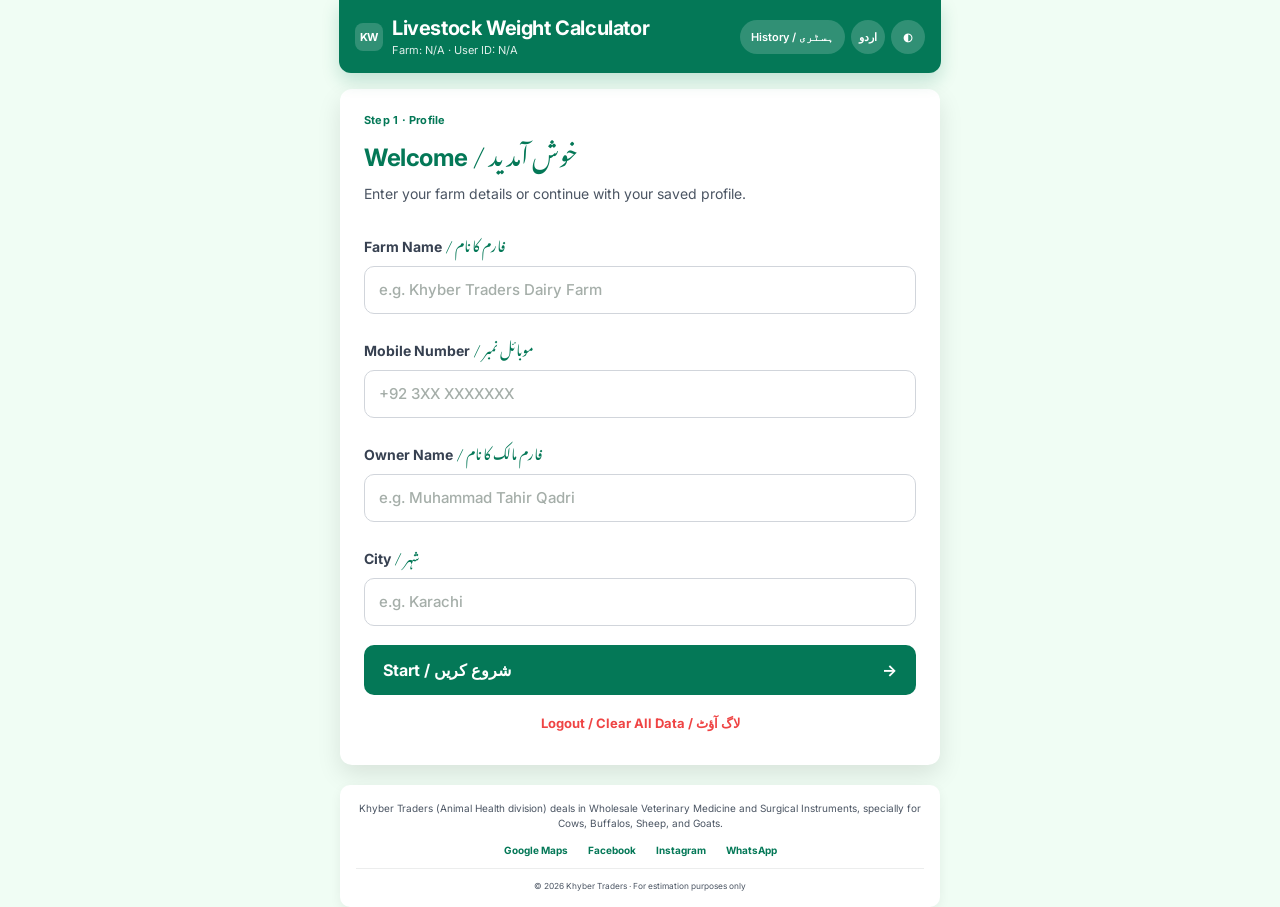
==== commit 7ae424ad: "Load UX fixes for fonts RTL and sharing" ====
--- a/index.html
+++ b/index.html
@@ -54,6 +54,6 @@
 <footer><p>Khyber Traders (Animal Health division) deals in Wholesale Veterinary Medicine and Surgical Instruments, specially for Cows, Buffalos, Sheep, and Goats.</p><nav><a href="https://g.page/khybertraderskhi?gm" target="_blank" rel="noopener">Google Maps</a><a href="https://www.facebook.com/khybertraderskhi/" target="_blank" rel="noopener">Facebook</a><a href="https://www.instagram.com/animalhealthpk/" target="_blank" rel="noopener">Instagram</a><a href="https://wa.me/message/CU7VYIOWPGOIC1" target="_blank" rel="noopener">WhatsApp</a></nav><small>© 2026 Khyber Traders · For estimation purposes only</small></footer>
 </div>
 <script type="module" src="./js/app.js"></script>
-<script>if('serviceWorker' in navigator){window.addEventListener('load',()=>navigator.serviceWorker.register('./sw.js').catch(()=>{}));}</script>
+<script type="module" src="./js/ux-fixes.js"></script>
 </body>
-</html>+</html>
--- a/css/app.css
+++ b/css/app.css
@@ -1,7 +1,11 @@
 @import url('https://fonts.googleapis.com/css2?family=Inter:wght@400;500;600;700&family=Space+Grotesk:wght@500;600;700&family=Noto+Nastaliq+Urdu:wght@400;600&display=swap');
 :root{--ink:#14231e;--muted:#65736d;--paper:#f5f3ed;--surface:#fffdfa;--green:#155b49;--green-2:#1e735c;--green-soft:#e8f1ec;--gold:#b58a42;--gold-soft:#f8f1df;--line:#dfe4de;--danger:#b43b3b;--blue:#4868c8;--shadow:0 22px 70px rgba(20,44,36,.10);--radius:22px}*{box-sizing:border-box}html{scroll-behavior:smooth}body{margin:0;background:var(--paper);color:var(--ink);font-family:Inter,system-ui,sans-serif;-webkit-font-smoothing:antialiased}.app{width:min(1180px,calc(100% - 40px));margin:auto}.app-header{min-height:82px;display:flex;align-items:center;justify-content:space-between;border-bottom:1px solid rgba(20,35,30,.10)}.brand{display:flex;align-items:center;gap:13px}.brand-mark{width:44px;height:44px;border-radius:14px;background:var(--green);color:#e7d29d;display:grid;place-items:center;font:700 15px 'Space Grotesk';letter-spacing:-.04em}.brand strong,.brand small{display:block}.brand strong{font:700 16px 'Space Grotesk';letter-spacing:-.02em}.brand small{font-size:10px;color:var(--muted);margin-top:3px}.header-actions{display:flex;gap:8px}.ghost-btn,.icon-btn{border:1px solid var(--line);background:rgba(255,253,250,.75);color:var(--ink);border-radius:12px;padding:10px 14px;font:700 11px Inter;cursor:pointer}.icon-btn{width:42px;height:42px;padding:0}.ghost-btn:hover,.icon-btn:hover{border-color:#b9c8bf;background:#fff}.hero{display:grid;grid-template-columns:minmax(0,1fr) 320px;gap:70px;padding:72px 0 42px;align-items:end}.eyebrow,.step-label{font:700 10px 'Space Grotesk';letter-spacing:.16em;color:var(--green-2)}.hero h1{font:700 clamp(50px,7vw,88px)/.93 'Space Grotesk';letter-spacing:-.07em;margin:18px 0 22px;max-width:800px}.hero h1 em{font-style:normal;color:var(--green-2)}.hero p{max-width:650px;color:var(--muted);font-size:15px;line-height:1.7;margin:0}.hero-card{border-left:2px solid var(--gold);padding:5px 0 5px 22px}.hero-card span{display:block;color:var(--green);font:700 9px 'Space Grotesk';letter-spacing:.16em;margin-bottom:10px}.hero-card strong{display:block;font:600 19px/1.3 'Space Grotesk';letter-spacing:-.03em}.hero-card small{display:block;color:var(--muted);font-size:11px;line-height:1.55;margin-top:10px}.screen{background:var(--surface);border:1px solid var(--line);border-radius:var(--radius);box-shadow:var(--shadow);padding:42px 46px;margin-bottom:24px}.screen-head{margin-bottom:30px}.screen-head.center{text-align:center}.screen-head h2{font:700 34px/1.12 'Space Grotesk';letter-spacing:-.05em;margin:9px 0 10px}.screen-head h2 span{font-family:'Noto Nastaliq Urdu',serif;font-weight:400;letter-spacing:0}.screen-head p{margin:0;color:var(--muted);font-size:14px;line-height:1.6}.form-grid{display:grid;grid-template-columns:1fr 1fr;gap:20px}.form-grid.single{grid-template-columns:1fr}.form-grid label{display:block;font-size:12px;font-weight:700}.form-grid label>span{font-family:'Noto Nastaliq Urdu',serif;font-weight:400;font-size:14px}.form-grid input{width:100%;height:58px;margin-top:9px;border:1px solid #d4dbd5;border-radius:13px;background:#fcfcf9;padding:0 17px;outline:0;color:var(--ink);font:600 15px Inter;transition:.18s}.form-grid input:focus{border-color:var(--green-2);box-shadow:0 0 0 4px rgba(21,91,73,.09)}.form-grid input::placeholder{color:#a5aea9;font-weight:500}.form-grid small{display:block;margin-top:7px;color:var(--muted);font-size:10px;line-height:1.5}.urdu-help{font-family:'Noto Nastaliq Urdu',serif!important;font-size:12px!important}.form-actions{grid-column:1/-1;display:flex;flex-direction:column;gap:10px;margin-top:5px}.primary-btn{height:58px;border:0;border-radius:13px;background:var(--green);color:#fff;padding:0 19px;display:flex;justify-content:space-between;align-items:center;font:700 13px 'Space Grotesk';cursor:pointer;box-shadow:0 12px 24px rgba(21,91,73,.15);transition:.16s}.primary-btn:hover{background:#104b3d;transform:translateY(-1px)}.primary-btn.full{width:100%;margin-top:18px}.danger-btn{border:0;background:transparent;color:var(--danger);font:700 12px Inter;padding:10px;cursor:pointer}.choice-grid{display:grid;gap:14px;max-width:860px;margin:auto}.choice-grid.four{grid-template-columns:repeat(4,1fr)}.choice-card{position:relative;border:1px solid var(--line);background:#fffdfa;border-radius:17px;min-height:150px;padding:20px 12px;display:flex;flex-direction:column;align-items:center;justify-content:center;cursor:pointer;transition:.18s;box-shadow:0 5px 18px rgba(20,44,36,.04);color:var(--ink)}.choice-card:hover{border-color:#a8bbb1;transform:translateY(-2px);box-shadow:0 12px 28px rgba(20,44,36,.08)}.choice-card.selected{border:2px solid var(--green);background:var(--green-soft);box-shadow:0 12px 28px rgba(21,91,73,.10)}.animal-icon{width:50px;height:50px;margin-bottom:10px;color:var(--green)}.animal-icon svg{width:50px;height:50px;fill:none;stroke:currentColor;stroke-width:1.7;stroke-linecap:round;stroke-linejoin:round}.choice-card strong{font:700 15px 'Space Grotesk'}.choice-card small{font:14px 'Noto Nastaliq Urdu',serif;margin-top:3px}.choice-card .number{position:absolute;top:12px;right:13px;color:#9ca8a2;font:700 9px 'Space Grotesk'}.breed-grid{display:grid;gap:13px;max-width:860px;margin:auto}.breed-card{position:relative;border:1px solid #d9c59b;border-radius:16px;padding:19px 22px;background:#fffdf8;display:grid;grid-template-columns:1fr auto;align-items:center;gap:4px 18px;text-align:left;cursor:pointer;min-height:86px;color:var(--ink);transition:.16s}.breed-card:hover,.breed-card.selected{background:var(--gold-soft);border-color:var(--gold);box-shadow:0 9px 24px rgba(181,138,66,.10)}.breed-card strong{font:700 15px 'Space Grotesk'}.breed-card span{font:16px 'Noto Nastaliq Urdu',serif;color:#936f35;grid-column:1}.breed-card small{grid-column:2;grid-row:1/3;color:#8c7957;font:700 10px 'Space Grotesk';white-space:nowrap}.screen-nav{border-top:1px solid var(--line);margin-top:28px;padding-top:18px}.link-btn{border:0;background:transparent;padding:0;color:var(--ink);font:700 12px Inter;cursor:pointer}.context-strip{display:flex;flex-wrap:wrap;gap:7px;margin:-8px 0 22px}.context-chip{background:var(--green-soft);color:var(--green);border-radius:999px;padding:7px 11px;font-size:9px;font-weight:700}.tip{display:flex;gap:12px;align-items:flex-start;background:#f0f3fb;border-left:4px solid #6476d8;padding:13px 15px;border-radius:5px;color:#44516b;font-size:11px;line-height:1.55;margin-top:18px}.tip strong{color:#3e52bb;white-space:nowrap}.form-error{background:#fff1ef;color:#a33a33;border:1px solid #eccac5;border-radius:10px;padding:11px 13px;font-size:11px;margin-top:14px}.result-card{max-width:800px;margin:auto;border:1px solid var(--line);border-radius:18px;overflow:hidden;background:#fff}.result-top{background:var(--green);color:#fff;padding:24px}.result-top .title{font:700 23px 'Space Grotesk'}.result-top small{display:block;margin-top:5px;color:#d7e8e1;font-size:10px}.result-info{padding:18px 23px;background:#fafbf8;border-bottom:1px solid var(--line);font-size:11px;line-height:1.65}.result-table{width:100%;border-collapse:collapse}.result-table th,.result-table td{padding:15px 18px;border-bottom:1px solid var(--line);text-align:left}.result-table th{background:#edf7ef;font-size:11px}.result-table td{font-size:12px}.result-table tr:nth-child(3){background:#fff9df}.result-table .big{font:700 24px 'Space Grotesk';color:var(--green)}.result-note{margin:18px 22px;padding:13px 15px;border:1px solid #86a8ec;border-radius:10px;color:#3e5dc2;text-align:center;font-weight:700;font-size:11px;line-height:1.55;background:#f6f8ff}.result-note small{font-weight:500}.result-credit{padding:0 22px 21px;text-align:center;color:var(--muted);font-size:9px}.result-actions{display:grid;grid-template-columns:1fr 1fr;gap:10px;max-width:800px;margin:18px auto 0}.action{border:0;border-radius:11px;min-height:52px;color:#fff;font:700 11px Inter;cursor:pointer;padding:0 14px;transition:.15s}.action.blue{background:#4868c8}.action.red{background:#b83b3b}.action.green{background:#2f9856}.action.slate{background:#56616b}.action.gold{background:#c79b38}.action:hover{filter:brightness(.96);transform:translateY(-1px)}.history-panel{background:var(--surface);border:1px solid var(--line);border-radius:var(--radius);box-shadow:var(--shadow);padding:30px;margin-bottom:24px}.section-title{display:flex;align-items:end;justify-content:space-between;border-bottom:1px solid var(--line);padding-bottom:15px}.section-title h2{font:700 25px 'Space Grotesk';margin:6px 0 0}.history-row{display:flex;justify-content:space-between;align-items:center;padding:16px 4px;border-bottom:1px solid var(--line);cursor:pointer;border-radius:8px}.history-row:hover,.history-row:focus{background:#f5f8f5;outline:none}.history-row strong{font:700 12px 'Space Grotesk'}.history-row small{display:block;color:var(--muted);font-size:9px;margin-top:4px}.history-row .weight{font:700 15px 'Space Grotesk';color:var(--green)}.empty-history{padding:25px 4px;color:var(--muted);font-size:11px}footer{text-align:center;padding:24px 10px 38px;color:#69766f;font-size:10px}footer p{margin:0 auto 12px;max-width:720px;line-height:1.55}footer nav{display:flex;justify-content:center;gap:20px;margin-bottom:12px}footer a{color:var(--green);text-decoration:none;font-weight:700}footer small{border-top:1px solid rgba(20,35,30,.08);display:block;padding-top:12px}.rtl{direction:rtl}.rtl .hero-card{border-left:0;border-right:2px solid var(--gold);padding-left:0;padding-right:22px}.rtl .form-grid input{text-align:right}.rtl .breed-card{text-align:right}.rtl .result-table th,.rtl .result-table td{text-align:right}.rtl .primary-btn{flex-direction:row-reverse}.rtl .screen-nav,.rtl footer{text-align:right}body.dark{--ink:#edf4f0;--muted:#b6c5be;--paper:#0d1512;--surface:#16211c;--green:#70b99e;--green-2:#7bc9aa;--green-soft:#1a342b;--gold:#d9b65f;--gold-soft:#332b18;--line:#35453e;--shadow:0 25px 70px rgba(0,0,0,.32)}body.dark .app-header{border-color:#29372f}body.dark .ghost-btn,body.dark .icon-btn,body.dark .choice-card,body.dark .breed-card,body.dark .result-card,body.dark .history-panel,body.dark .screen{background:var(--surface);color:var(--ink)}body.dark .form-grid input{background:#1c2821;color:var(--ink);border-color:#405148}body.dark .choice-card.selected{background:#1b392e}body.dark .tip{background:#202a3e;color:#cad3e8}body.dark .history-row:hover{background:#1c2922}body.dark footer a{color:var(--green-2)}
 @media(max-width:900px){.hero{grid-template-columns:1fr;gap:28px}.choice-grid.four{grid-template-columns:repeat(2,1fr)}}
-@media(max-width:760px){.app{width:calc(100% - 20px)}.app-header{min-height:68px}.brand strong{font-size:14px}.brand small{font-size:9px}.header-actions .ghost-btn{display:none}.hero{display:block;padding:38px 0 25px}.hero h1{font-size:clamp(43px,12vw,64px)}.hero p{font-size:13px}.hero-card{margin-top:25px}.screen{padding:26px 17px;border-radius:18px}.screen-head h2{font-size:27px}.form-grid{grid-template-columns:1fr;gap:17px}.form-actions{grid-column:auto}.choice-card{min-height:125px}.breed-card{min-height:82px;padding:15px 16px}.result-actions{grid-template-columns:1fr}.result-table th,.result-table td{padding:12px 11px}.history-panel{padding:23px 17px}footer nav{flex-wrap:wrap;gap:14px}}
-@media(max-width:380px){.choice-grid.four{gap:8px}.choice-card{min-height:114px;padding:12px 8px}.animal-icon,.animal-icon svg{width:40px;height:40px}.screen{padding:22px 14px}.screen-head h2{font-size:23px}.form-grid input{height:54px}.result-top{padding:19px}.result-info,.result-note,.result-credit{padding-left:15px;padding-right:15px}.result-table th,.result-table td{padding:10px 8px;font-size:10px}}
+@media(max-width:760px){.app{width:calc(100% - 20px)}.app-header{min-height:68px}.brand strong{font-size:14px}.brand small{font-size:9px}.header-actions .ghost-btn{display:none}.hero{display:none}.screen{padding:26px 17px;border-radius:18px}.screen-head h2{font-size:27px}.form-grid{grid-template-columns:1fr;gap:17px}.form-actions{grid-column:auto}.choice-card{min-height:125px}.breed-card{min-height:82px;padding:15px 16px}.result-actions{grid-template-columns:1fr}.result-table th,.result-table td{padding:12px 11px}.history-panel{padding:23px 17px}footer nav{flex-wrap:wrap;gap:14px}}
+@media(max-width:520px){.app{width:100%;}.app-header{margin:0!important;border-radius:0 0 12px 12px;padding:12px 14px!important;gap:8px}.brand{min-width:0;flex:1;gap:8px}.brand-mark{width:34px;height:34px;border-radius:9px;font-size:11px;flex:0 0 34px}.brand>div{min-width:0}.brand strong{font-size:13px;white-space:nowrap;overflow:hidden;text-overflow:ellipsis}.brand small{font-size:8px;white-space:nowrap;overflow:hidden;text-overflow:ellipsis}.header-actions{flex:0 0 auto;gap:5px}.icon-btn{width:36px;height:36px;border-radius:10px;padding:0;font-size:10px}.screen{padding:22px 14px;margin-bottom:14px;border-radius:14px}.screen-head{margin-bottom:20px}.screen-head.center{text-align:center}.screen-head h2{font-size:24px;line-height:1.2}.screen-head p{font-size:12px;line-height:1.5}.step-label{font-size:9px}.choice-grid.four{grid-template-columns:repeat(2,minmax(0,1fr));gap:9px}.choice-card{min-width:0;min-height:112px;padding:12px 6px;border-radius:12px}.choice-card strong{font-size:14px}.choice-card small{font-size:12px;line-height:1.3}.choice-card .number{top:7px;right:8px;font-size:8px}.animal-icon,.animal-icon svg{width:38px;height:38px;margin-bottom:6px}.breed-grid{gap:9px}.breed-card{min-width:0;padding:13px 12px;grid-template-columns:minmax(0,1fr) auto;gap:2px 8px;border-radius:11px}.breed-card strong{font-size:13px;min-width:0;overflow-wrap:anywhere}.breed-card span{font-size:13px;line-height:1.5}.breed-card small{font-size:8px}.context-strip{gap:5px;margin:-4px 0 16px}.context-chip{font-size:8px;padding:6px 8px}.form-grid{gap:14px}.form-grid input{height:52px;font-size:14px;padding:0 13px;border-radius:10px}.form-grid small{font-size:9px}.tip{font-size:10px;padding:11px 12px;gap:8px}.primary-btn{height:52px;border-radius:10px;font-size:12px}.result-card{border-radius:12px}.result-top{padding:17px}.result-top .title{font-size:18px}.result-info{padding:14px;font-size:9px}.result-table th,.result-table td{padding:10px 9px;font-size:10px}.result-table .big{font-size:20px}.result-note{margin:14px;padding:11px 10px;font-size:9px}.result-credit{padding:0 14px 16px}.result-actions{gap:8px;margin-top:12px}.action{min-height:46px;font-size:10px;border-radius:9px}.history-panel{padding:18px 14px;border-radius:14px}.section-title h2{font-size:20px}.history-row{gap:10px}.history-row small{max-width:230px;line-height:1.4}footer{padding:18px 12px 28px}}
+@media(max-width:380px){.screen{padding:19px 12px}.screen-head h2{font-size:22px}.choice-card{min-height:104px}.choice-card strong{font-size:13px}.choice-card small{font-size:11px}.animal-icon,.animal-icon svg{width:34px;height:34px}.breed-card{padding:12px 10px}.breed-card strong{font-size:12px}.breed-card span{font-size:12px}.breed-card small{font-size:7px}.form-grid input{height:50px}.result-table th,.result-table td{padding:9px 7px;font-size:9px}.result-table .big{font-size:18px}}
 @media print{body{background:#fff}.app-header,.hero,.step-label,.screen:not(#step4),.history-panel,footer,.result-actions,.screen-nav{display:none!important}.app{width:100%;margin:0}.result-screen{display:block!important;border:0;box-shadow:none;padding:0;margin:0}.result-card{max-width:none;border:1px solid #ccc;box-shadow:none}.result-top{background:#155b49!important;-webkit-print-color-adjust:exact;print-color-adjust:exact}.result-table th,.result-table tr:nth-child(3){-webkit-print-color-adjust:exact;print-color-adjust:exact}}
 @media(prefers-reduced-motion:reduce){*,*:before,*:after{scroll-behavior:auto!important;transition:none!important}}
+/* Alignment QA fixes: keep the original compact composition and make every breakpoint use the same grid rhythm. */
+main{width:100%;min-width:0} .screen{min-width:0;overflow:hidden}.screen-head,.form-grid,.choice-grid,.breed-grid,.result-card,.result-actions,.history-panel{width:100%;box-sizing:border-box}.screen-head h2,.screen-head p{max-width:100%;overflow-wrap:anywhere}.form-grid label{min-width:0}.form-grid input{display:block;box-sizing:border-box}.choice-card,.breed-card{box-sizing:border-box;min-width:0}.choice-card small,.breed-card span{max-width:100%;overflow-wrap:anywhere}.breed-card{grid-template-columns:minmax(0,1fr) auto}.result-table{table-layout:fixed}.result-table th,.result-table td{vertical-align:middle;overflow-wrap:anywhere}.result-table th:first-child,.result-table td:first-child{width:58%}.result-table th:last-child,.result-table td:last-child{width:42%}.result-info{overflow-wrap:anywhere}.history-row{min-width:0}.history-row>div{min-width:0}.history-row .weight{flex:0 0 auto;margin-left:10px;white-space:nowrap}.rtl .history-row .weight{margin-left:0;margin-right:10px}.rtl .history-row{direction:rtl}.rtl .context-strip{justify-content:flex-start}.rtl .choice-card .number{right:auto;left:13px}.rtl .breed-card{grid-template-columns:minmax(0,1fr) auto}.rtl .breed-card small{grid-column:2}.rtl .screen-nav{text-align:right}.rtl footer{text-align:center}
+@media(max-width:520px){.app-header{position:sticky;top:0}.screen-head h2{word-break:normal}.form-actions,.result-actions{width:100%}.primary-btn,.action{width:100%;min-width:0}.breed-card{grid-template-columns:minmax(0,1fr) auto}.breed-card small{max-width:54px;text-align:right}.result-table th:first-child,.result-table td:first-child{width:56%}.result-table th:last-child,.result-table td:last-child{width:44%}.history-row{align-items:flex-start}.history-row>div{flex:1}.history-row .weight{padding-top:2px}.rtl .history-row{flex-direction:row-reverse}.rtl .history-row .weight{margin-right:10px;margin-left:0}}
